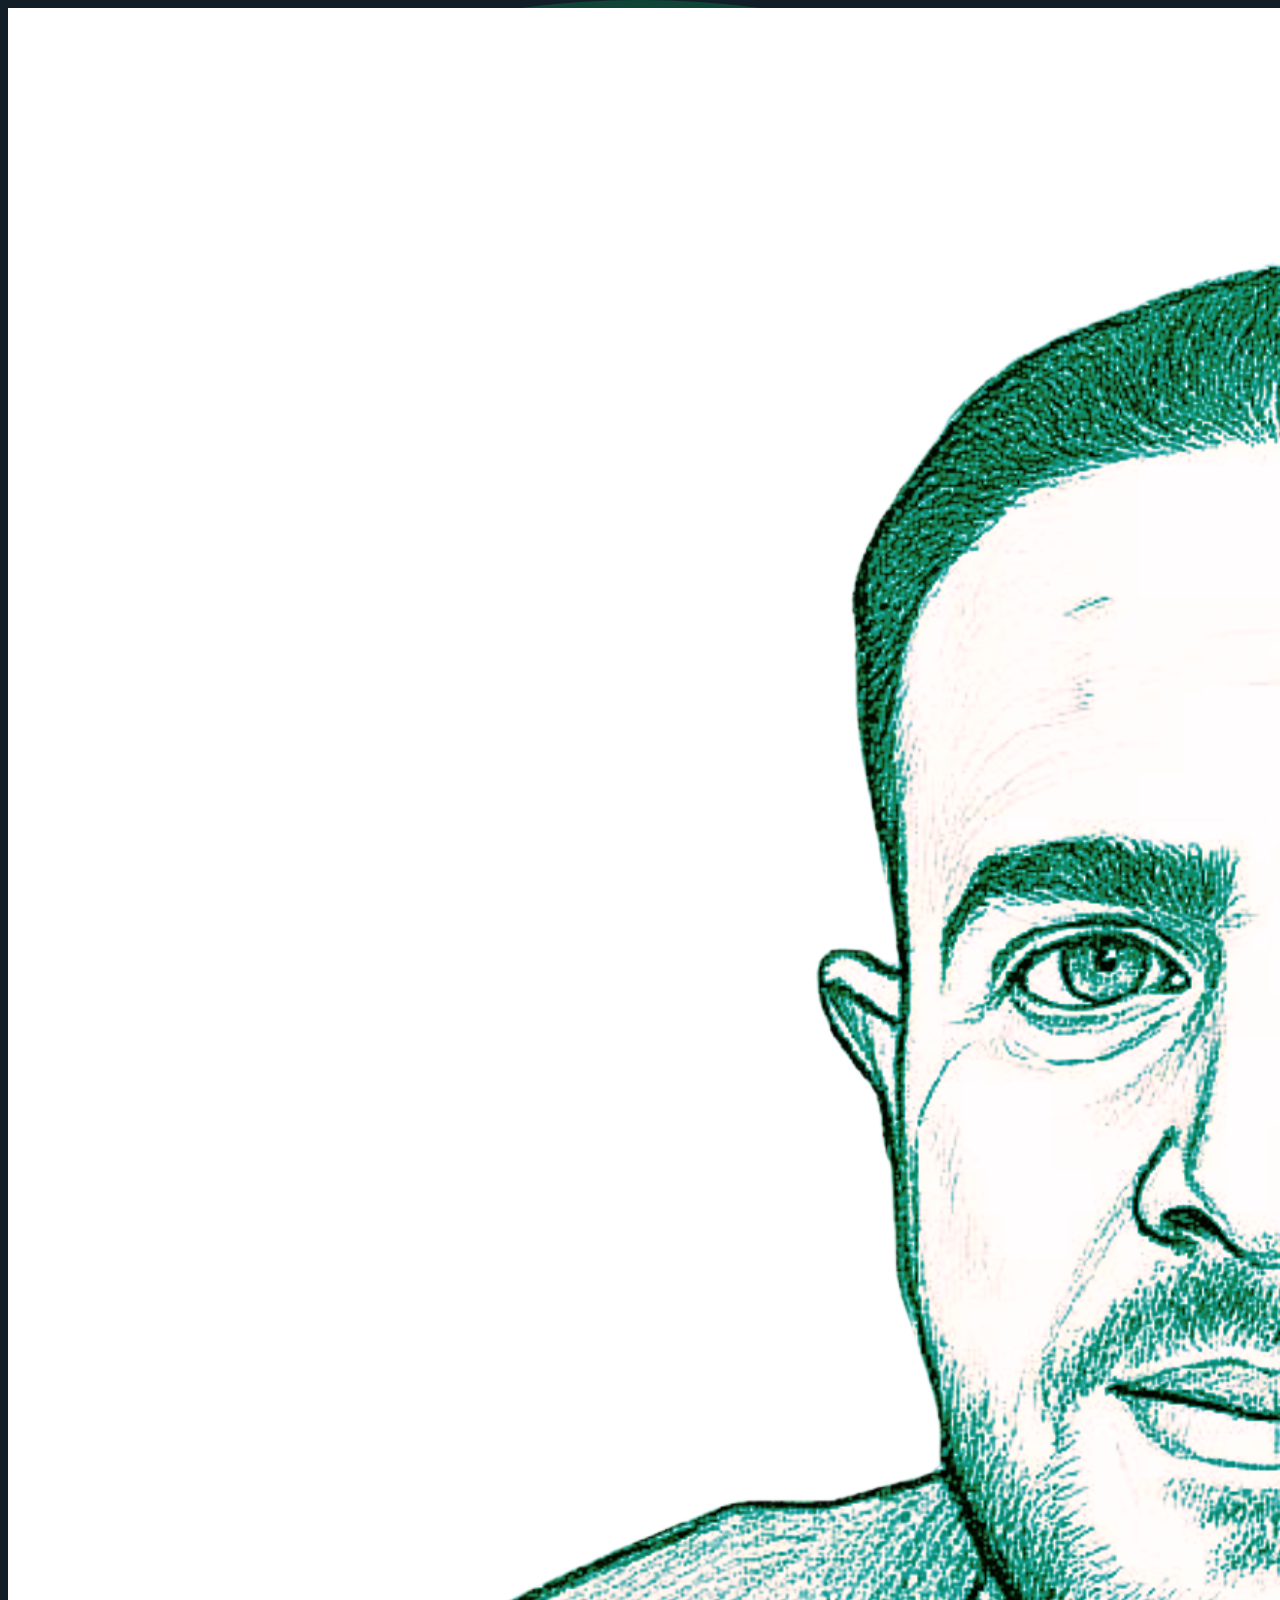
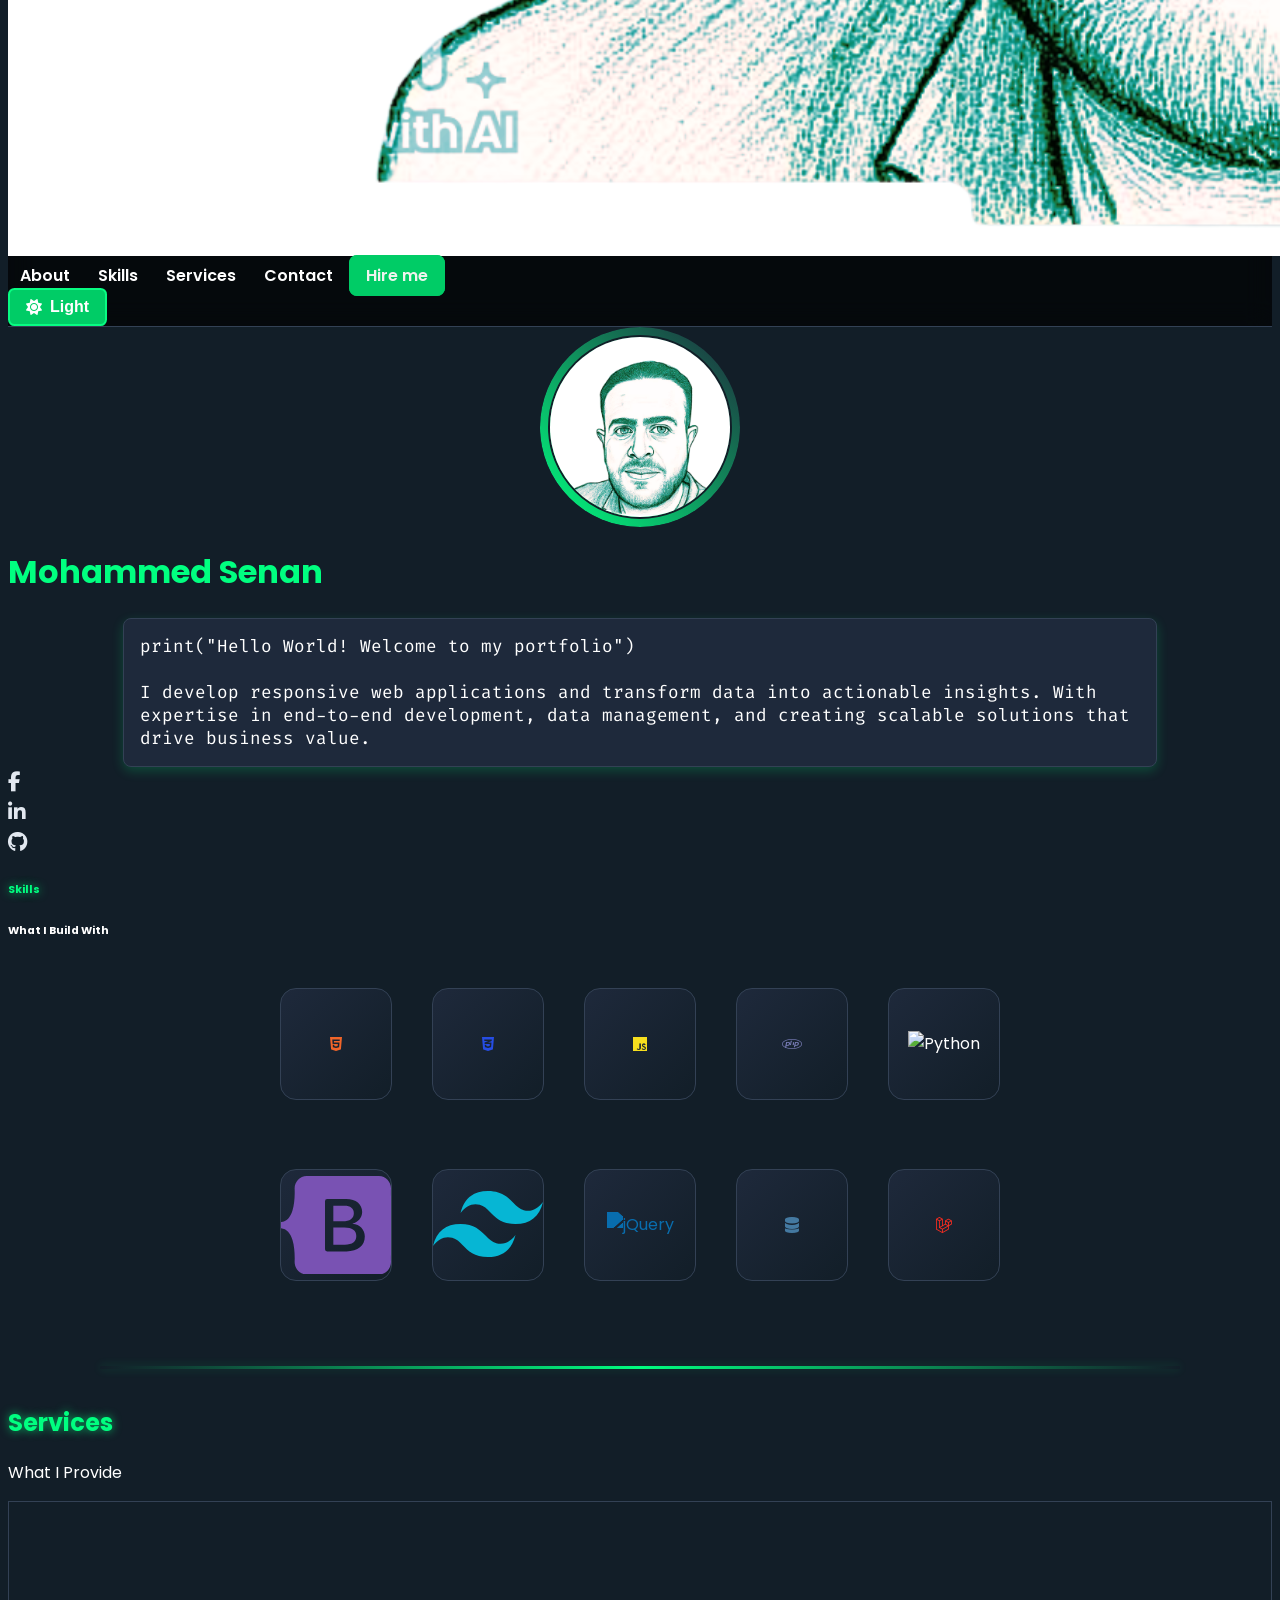
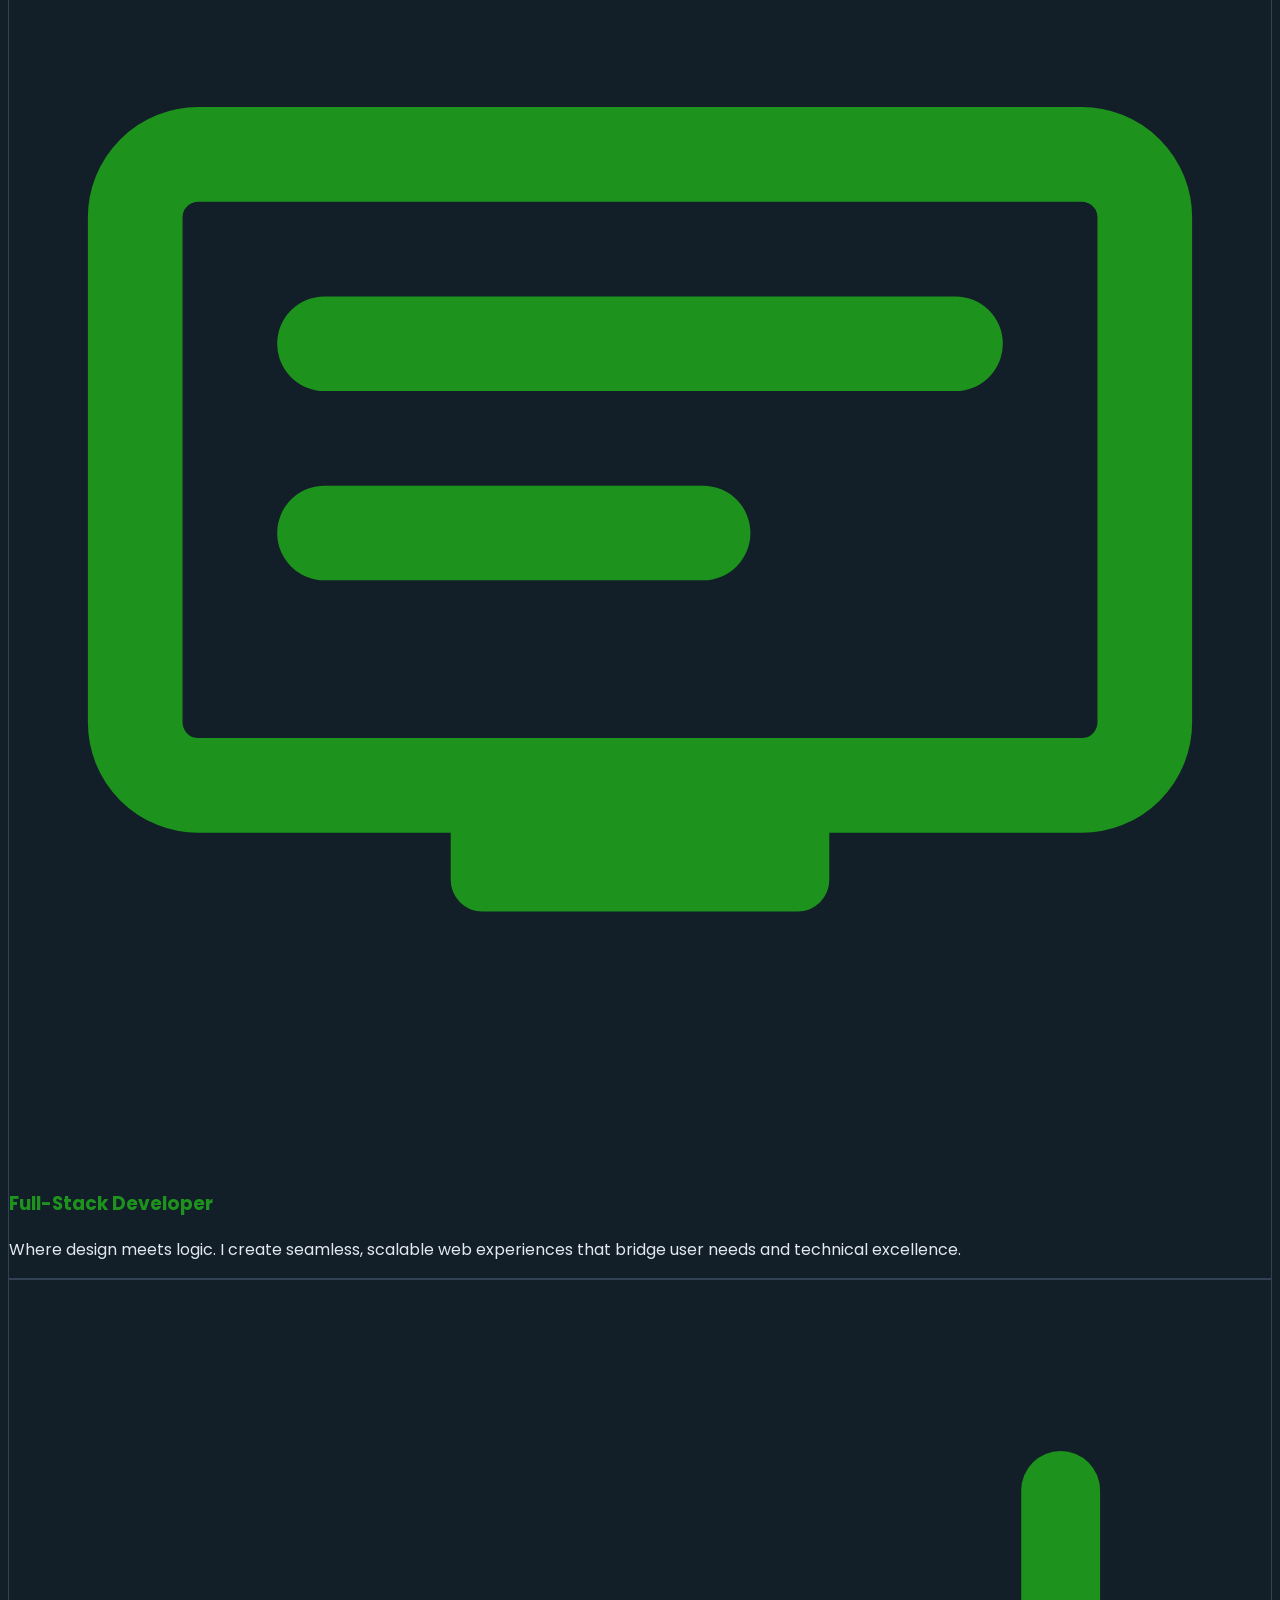
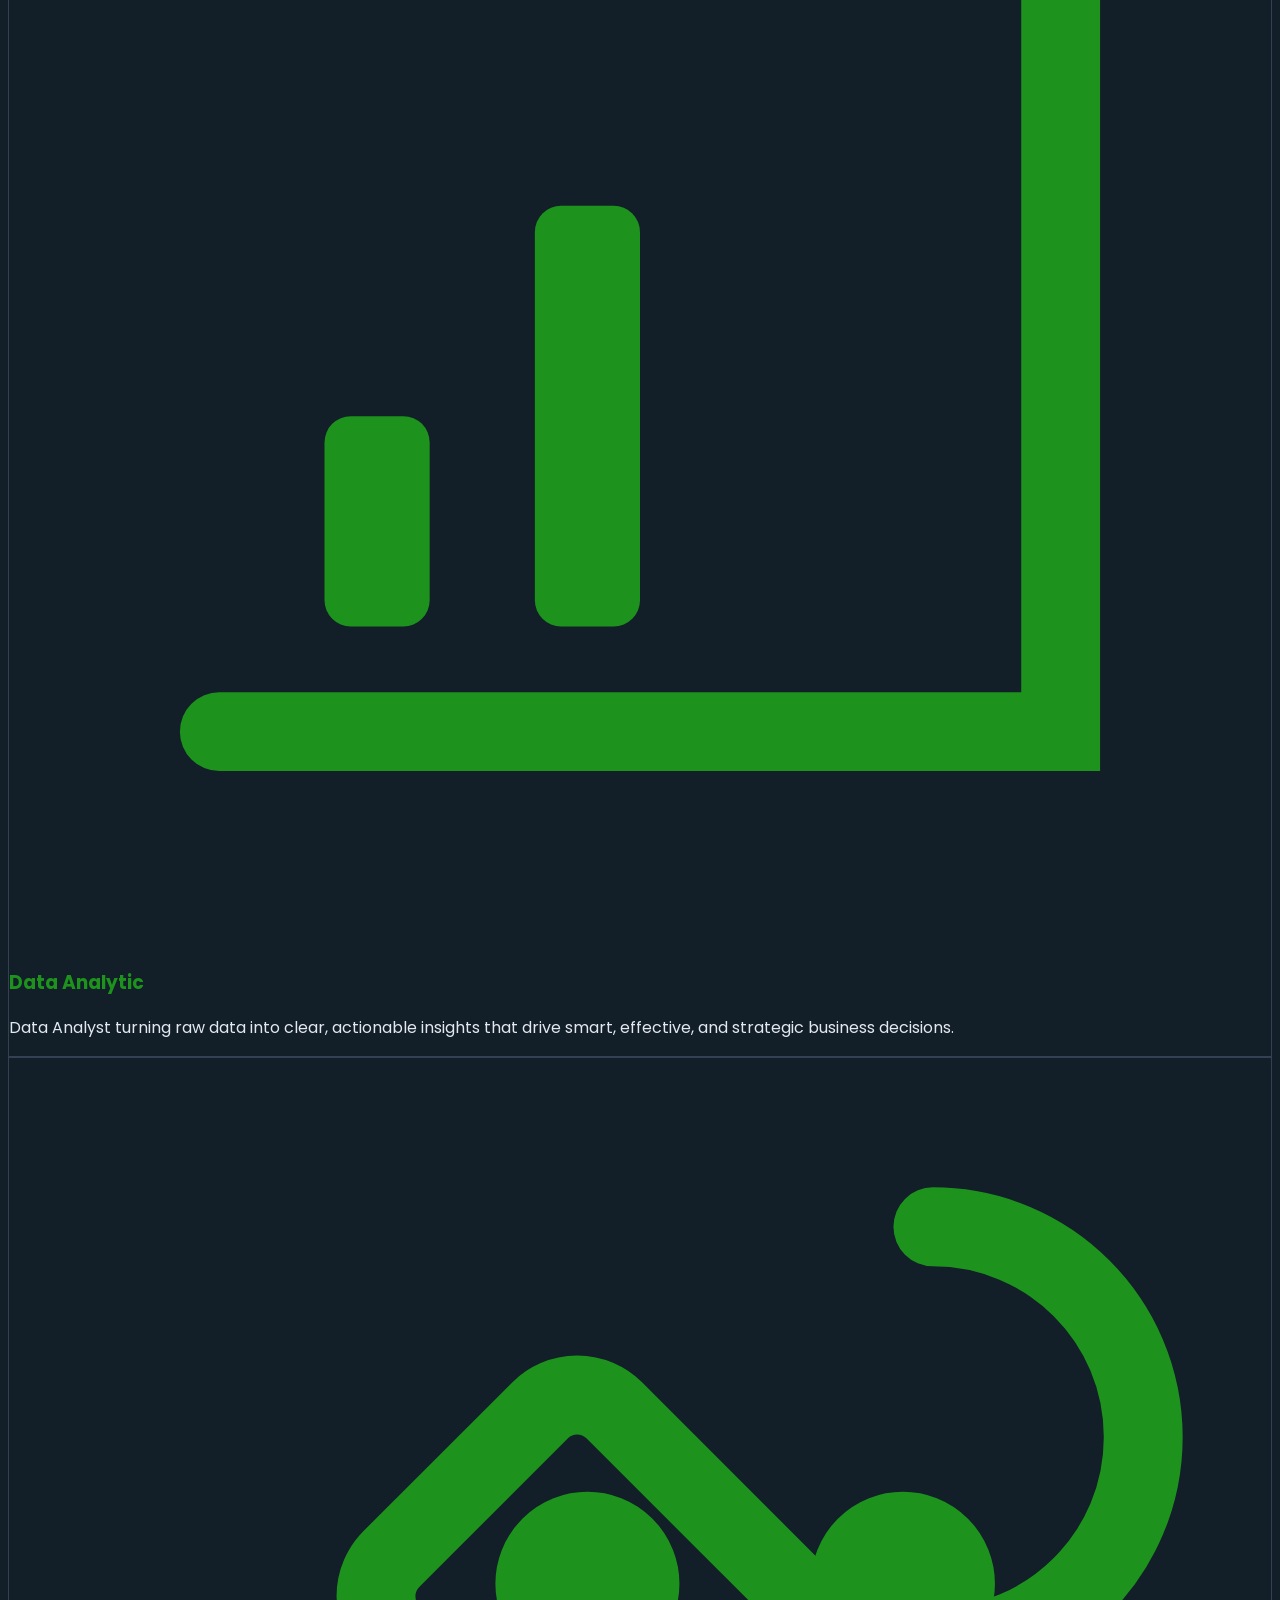
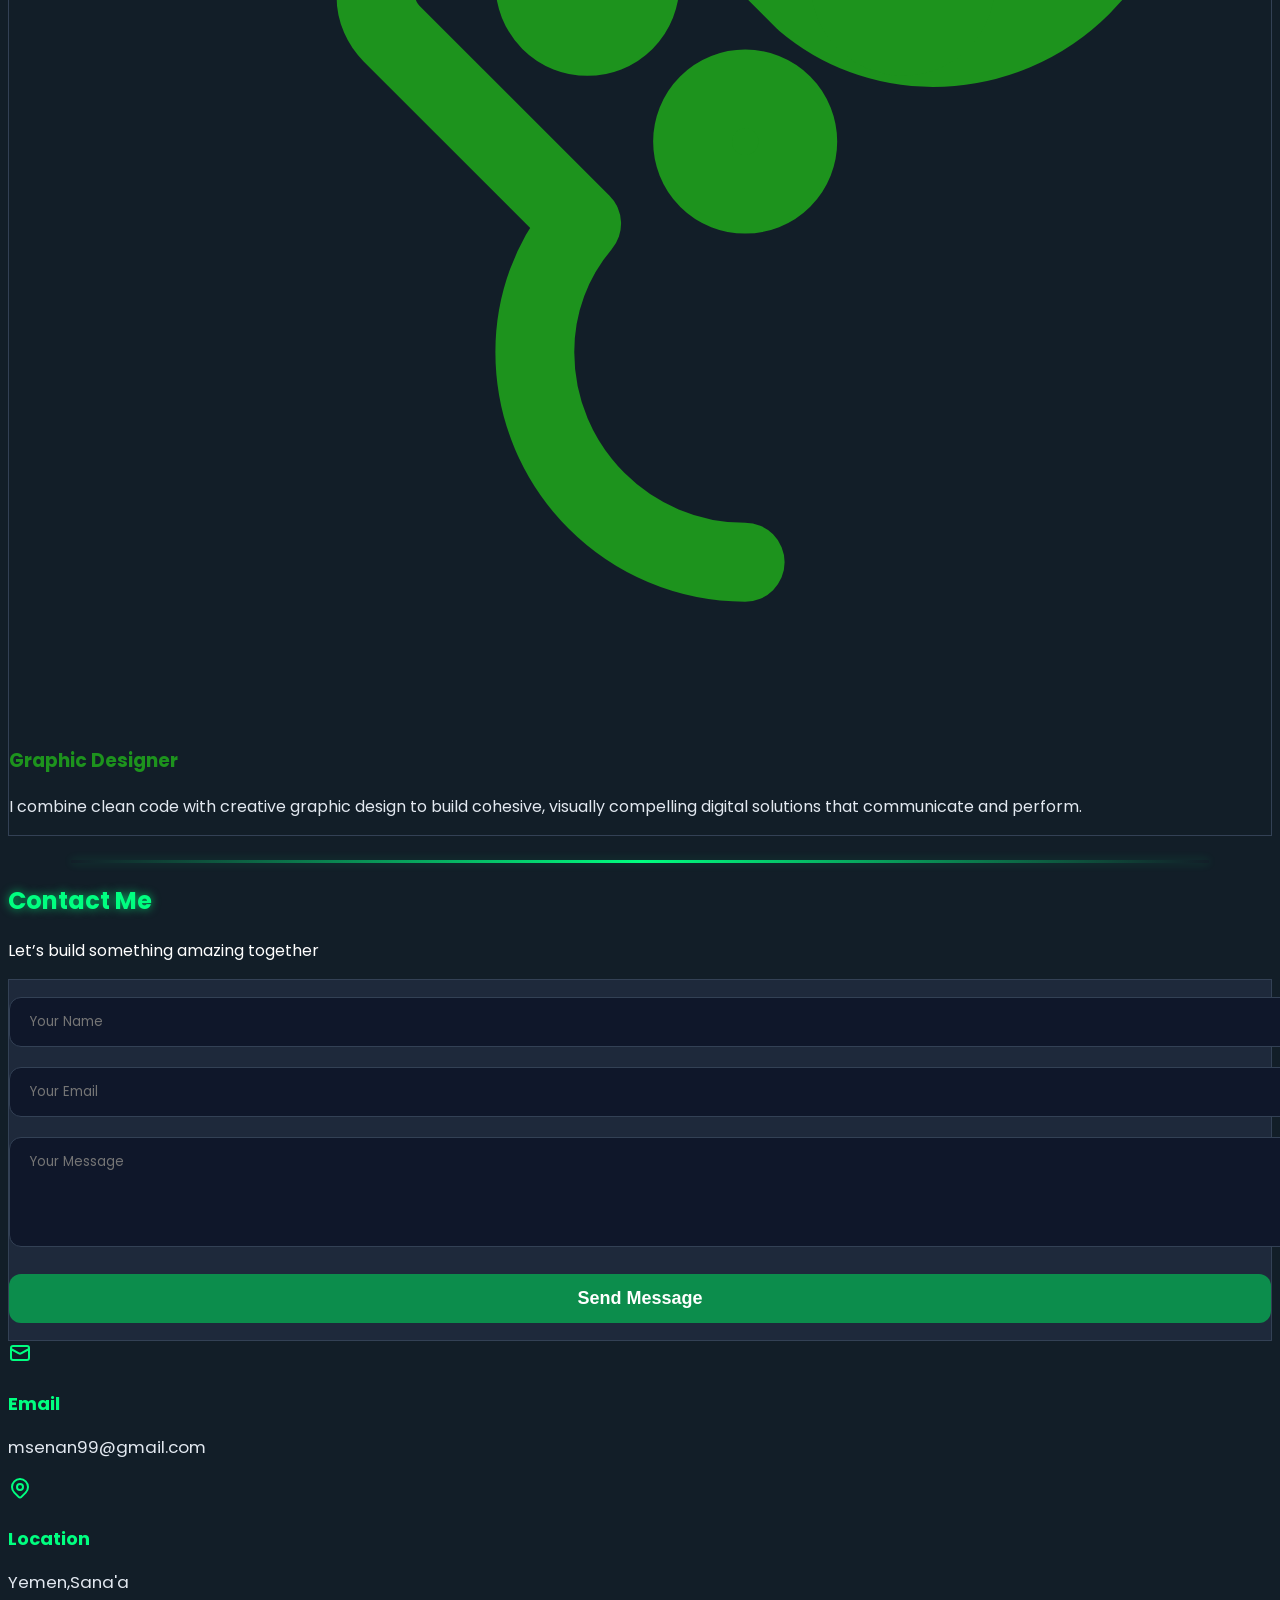
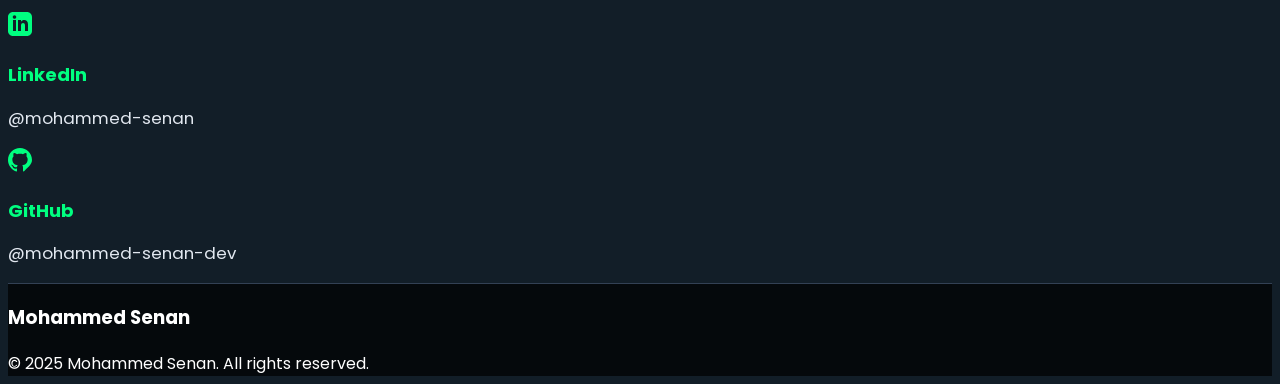
==== index.html @ 024f1b16 "Add files via upload" ====
<!DOCTYPE html>
<html lang="en" class="dark">
<head>
    <meta charset="UTF-8">
    <meta name="viewport" content="width=device-width, initial-scale=1.0">
    <title>Mohammed Senan - Full Stack Developer</title>
    
    <link href="/dist/style.css" rel="stylesheet">
    <script src="https://cdn.tailwindcss.com"></script>
    <link rel="icon" type="image/png" sizes="24x24" href="/assets/favicon.png">
    <link rel="stylesheet" href="https://cdnjs.cloudflare.com/ajax/libs/font-awesome/6.4.0/css/all.min.css">
    <link rel="preconnect" href="https://fonts.googleapis.com">
    <link rel="preconnect" href="https://fonts.gstatic.com" crossorigin>
    <link href="https://fonts.googleapis.com/css2?family=Fira+Code:wght@400;500;600;700&family=Poppins:wght@300;400;500;600;700&display=swap" rel="stylesheet">

    <style>
        /* ==== CSS VARIABLES - THEME COLORS (FINAL FIX) ==== */
        :root {
            /* الوضع النهاري - ألوان أزرق غامق متناسقة */
            --bg-primary: #f8fafc; /* رمادي أزرق فاتح جداً */
            --bg-secondary: #eef2f7; /* أزرق رمادي فاتح */
            --bg-dark: #e2e8f0; /* أزرق رمادي متوسط */
            --text-primary: #0f172a; /* أزرق داكن جداً للنصوص الرئيسية */
            --text-secondary: #334155; /* رمادي أزرق غامق للنصوص الثانوية */
            
            /* تغيير 1: أزرق غامق للناف بار والفوتر */
            --nav-bg: #1144eb; /* أزرق غامق */
            --footer-text: #e0f2fe; /* نص أزرق فاتح للفوتر */
            
            /* تغيير 2: أيقونات المهارات والخدمات نفس اللون (أزرق غامق) */
            --text-accent: #0284c7; /* أزرق غامق للعناوين */
            --service-icon-default: #0369a1; /* أزرق غامق جداً */
            --service-icon-hover: #075985; /* أزرق أغمق عند التمرير */
            --skill-icon-default: #0369a1; /* نفس لون الخدمات */
            --skill-icon-hover: #075985; /* نفس لون الخدمات */
            
            --border-color: #1475eb; /* رمادي أزرق فاتح للحدود */
            --shadow-color: rgba(15, 23, 42, 0.1); /* ظل أزرق داكن */
            --glow-color: rgba(2, 132, 199, 0.4); /* توهج أزرق غامق */
            
            /* خلفيات مربعات المهارات والخدمات - أزرق فاتح جداً */
            --skill-box-bg: #2c98e1; /* أزرق فاتح جداً لمربعات المهارات */
            --service-box-bg: #dbeafe; /* أزرق فاتح لمربعات الخدمات */
            --service-box-border: #1d76dc; /* أزرق فاتح للحدود */
        }
        
        .dark {
            /* الوضع المظلم - يبقى كما كان تماماً (أخضر نيون) */
            --bg-primary: #121e28;
            --bg-secondary: #1e293b;
            --bg-dark: #0f172a;
            --text-primary: #ffffff;
            --text-secondary: #e2e8f0;
            --text-accent: #00ff80;
            --border-color: #334155;
            --shadow-color: rgba(0, 255, 128, 0.2);
            --glow-color: rgba(0, 255, 128, 0.7);
            --nav-bg: rgba(0, 0, 0, 0.7);
            --footer-text: #ffffff;
            
            /* الأيقونات في الوضع الليلي - كما كانت (أخضر نيون) */
            --service-icon-default: #1d931d; /* نيون أخضر فاتح جداً */
            --service-icon-hover: #00cc66;   /* نيون أخضر غامق */
            --skill-icon-default: #a0ffa0; /* نيون أخضر فاتح */
            --skill-icon-hover: #00cc66;   /* نيون أخضر غامق */
            
            /* لا حاجة لهذه المتغيرات في الوضع الليلي */
            --skill-box-bg: transparent;
            --service-box-bg: transparent;
            --service-box-border: var(--border-color);
        }

        /* ==== بقية الـ CSS يبقى كما هو ==== */
        body {
            font-family: 'Poppins', sans-serif;
            background-color: var(--bg-primary);
            color: var(--text-primary);
            transition: background-color 0.5s ease, color 0.5s ease;
            min-height: 100vh;
            display: flex;
            flex-direction: column;
        }

        /* ==== HEADER & NAVIGATION ==== */
        .nav-header {
            background-color: var(--nav-bg) !important; /* أزرق غامق */
            backdrop-filter: blur(12px);
            -webkit-backdrop-filter: blur(12px);
            border-bottom: 1px solid var(--border-color);
            position: sticky;
            top: 0;
            z-index: 40;
        }
        .nav-item {
            transition: all 0.3s ease;
            font-weight: 600;
            color: var(--footer-text) !important; /* نص أزرق فاتح */
            padding: 0.5rem 0.75rem;
            text-decoration: none;
        }
        .nav-item:hover {
            color: var(--text-accent) !important; /* أزرق سماوي */
            transform: translateY(-2px);
        }
        .highlight-btn {
            background-color: var(--text-accent);
            color: rgb(239, 243, 238);
            padding: 0.5rem 1rem;
            border-radius: 0.5rem;
            font-weight: 600;
            transition: all 0.3s ease;
            white-space: nowrap;
            text-decoration: none;
            border: 1px solid transparent;
        }
        .highlight-btn:hover {
            filter: brightness(1.1);
            transform: translateY(-2px);
            box-shadow: 0 4px 12px var(--shadow-color);
        }

        /* ==== THEME TOGGLE BUTTON ==== */
        .theme-toggle {
            background: transparent;
            border: 2px solid var(--footer-text); /* لون نص الفوتر */
            color: var(--footer-text);
            padding: 0.5rem 1rem;
            border-radius: 0.4rem;
            font-weight: 600;
            transition: all 0.3s ease;
            cursor: pointer;
            display: flex;
            align-items: center;
            gap: 0.5rem;
            white-space: nowrap;
        }
        .theme-toggle:hover {
            background-color: var(--footer-text);
            color: var(--nav-bg);
            transform: translateY(-2px);
        }

        /* ==== CIRCULAR IMAGE ==== */
        .circular-image {
            position: relative;
            width: 150px;
            height: 150px;
            border-radius: 50%;
            overflow: hidden;
            display: flex;
            align-items: center;
            justify-content: center;
            margin: 0 auto;
            background: var(--bg-secondary);
        }
        .circular-image::before {
            content: '';
            position: absolute;
            top: 0; left: 0; right: 0; bottom: 0;
            border-radius: 50%;
            background: linear-gradient(45deg, var(--text-accent), transparent);
            animation: rotate 8s linear infinite;
            z-index: 1;
        }
        .circular-image::after {
            content: '';
            position: absolute;
            top: 0; left: 0; right: 0; bottom: 0;
            border-radius: 50%;
            box-shadow: 0 0 30px var(--shadow-color);
            animation: glow 2s ease-in-out infinite alternate;
            z-index: 0;
        }
        .circular-image img {
            width: 90%; height: 90%;
            border-radius: 50%;
            object-fit: cover;
            z-index: 2;
            border: 2px solid var(--bg-primary);
        }
        @keyframes rotate {
            0% { transform: rotate(0deg); }
            100% { transform: rotate(360deg); }
        }
        @keyframes glow {
            0% { box-shadow: 0 0 30px var(--shadow-color); }
            100% { box-shadow: 0 0 50px var(--glow-color); }
        }
        .ray-animation::before {
            content: '';
            position: absolute;
            top: 50%; left: 50%;
            transform: translate(-50%, -50%);
            width: 100%; height: 100%;
            border-radius: 50%;
            background: radial-gradient(circle, transparent, transparent 40%, var(--shadow-color) 60%, transparent 80%);
            animation: rays 4s linear infinite;
        }
        @keyframes rays {
            0% { transform: translate(-50%, -50%) rotate(0deg); }
            100% { transform: translate(-50%, -50%) rotate(360deg); }
        }

        /* ==== SOCIAL ICONS ==== */
        .social-icon-wrapper {
            position: relative;
        }
        .social-icon {
            transition: all 0.3s ease;
            color: var(--text-secondary); /* كما كان */
            font-size: 1.25rem;
        }
        .social-icon:hover {
            transform: scale(1.2) rotate(15deg);
            color: var(--text-accent); /* كما كان */
        }
        .social-name {
            position: absolute;
            top: 100%; left: 50%;
            transform: translateX(-50%);
            opacity: 0;
            transition: all 0.3s ease;
            font-size: 0.7rem;
            font-weight: 600;
            color: var(--text-accent);
            white-space: nowrap;
            text-shadow: 0 0 10px var(--glow-color);
        }
        .social-icon-wrapper:hover .social-name {
            opacity: 1;
        }

        /* ==== SKILLS SECTION ==== */
        .skills-grid {
            display: flex;
            flex-direction: column;
            align-items: center;
            gap: 1.5rem;
            padding: 1rem;
            max-width: 1200px;
            margin: 0 auto;
        }
        .skills-row {
            display: flex;
            justify-content: center;
            flex-wrap: wrap;
            gap: 1.5rem;
            width: 100%;
        }
        .skill-item {
            display: flex;
            flex-direction: column;
            align-items: center;
            justify-content: center;
            text-align: center;
            position: relative;
            padding: 0.5rem;
        }
        .enhanced-icon {
            width: 90px; height: 90px;
            border-radius: 16px;
            display: flex;
            align-items: center;
            justify-content: center;
            background: linear-gradient(135deg, var(--bg-secondary), var(--skill-box-bg));
            transition: all 0.3s ease;
            position: relative;
            overflow: hidden;
            border: 1px solid var(--border-color);
        }
        .skill-name {
            font-size: 0.9rem;
            font-weight: 600;
            color: var(--text-accent) !important;
            text-shadow: 0 0 10px var(--glow-color);
            margin-top: 0.5rem;
            opacity: 0;
            transition: opacity 0.3s ease;
        }
        .glow-text {
            color: var(--text-primary);
            text-shadow: 0 0 10px var(--glow-color);
            animation: title-glow 2s ease-in-out infinite alternate;
        }
        @keyframes title-glow {
            0% { text-shadow: 0 0 10px var(--glow-color), 0 0 20px var(--shadow-color); }
            100% { text-shadow: 0 0 15px var(--glow-color), 0 0 30px var(--glow-color), 0 0 40px var(--shadow-color); }
        }
        .glowing-line {
            width: 90%; height: 3px;
            background: linear-gradient(90deg, transparent, var(--text-accent), transparent);
            margin: 1.5rem auto 0;
            border-radius: 2px;
            animation: line-glow 2s ease-in-out infinite alternate;
            box-shadow: 0 0 10px var(--shadow-color);
        }
        @keyframes line-glow {
            0% { box-shadow: 0 0 10px var(--shadow-color); }
            100% { box-shadow: 0 0 20px var(--glow-color), 0 0 30px var(--shadow-color); }
        }

        /* ==== التأثيرات عند التمرير ==== */
        .skill-item:hover .enhanced-icon {
            transform: scale(1.05) translateY(-5px);
            box-shadow: 0 10px 25px var(--shadow-color);
            border: 2px solid var(--text-accent);
        }
        .skill-item:hover .skill-name {
            opacity: 1;
        }

        /* ==== TECH ICON COLORS - FIXED (لا يتغير) ==== */
        .html-icon { color: #f16529 !important; }
        .skill-item:hover .html-icon { color: #ff8c42 !important; filter: drop-shadow(0 0 10px rgba(241, 101, 41, 0.8)); }
        
        .css-icon { color: #264de4 !important; }
        .skill-item:hover .css-icon { color: #4285f4 !important; filter: drop-shadow(0 0 10px rgba(38, 77, 228, 0.8)); }
        
        .js-icon { color: #f7df1e !important; }
        .skill-item:hover .js-icon { color: #ffeb3b !important; filter: drop-shadow(0 0 10px rgba(247, 223, 30, 0.8)); }
        
        .php-icon { color: #777bb4 !important; }
        .skill-item:hover .php-icon { color: #9a9dd6 !important; filter: drop-shadow(0 0 10px rgba(119, 123, 180, 0.8)); }
        
        .mysql-icon { color: #4479a1 !important; }
        .skill-item:hover .mysql-icon { color: #5d9bd0 !important; filter: drop-shadow(0 0 10px rgba(68, 121, 161, 0.8)); }
        
        .laravel-icon { color: #ff2d20 !important; }
        .skill-item:hover .laravel-icon { color: #ff6b6b !important; filter: drop-shadow(0 0 10px rgba(255, 45, 32, 0.8)); }
        
        .tailwind-svg { fill: #06b6d4 !important; }
        .skill-item:hover .tailwind-svg { fill: #22d3ee !important; filter: drop-shadow(0 0 10px rgba(6, 182, 212, 0.8)); }
        
        .bootstrap-svg { fill: #7952b3 !important; }
        .skill-item:hover .bootstrap-svg { fill: #9370db !important; filter: drop-shadow(0 0 10px rgba(121, 82, 179, 0.8)); }
        
        .jquery-svg { filter: brightness(0) saturate(100%) invert(26%) sepia(96%) saturate(1566%) hue-rotate(183deg) brightness(91%) contrast(94%) !important; }
        .skill-item:hover .jquery-svg { filter: drop-shadow(0 0 10px rgba(7, 105, 173, 0.8)) !important; }

        /* ==== SERVICES SECTION ==== */
        .service-card {
            background-color: var(--service-box-bg, var(--bg-secondary));
            border: 1px solid var(--service-box-border, var(--border-color));
            color: var(--text-primary);
            transition: all 0.3s ease;
        }
        .service-card h3 {
            color: var(--service-icon-default) !important;
            transition: color 0.3s ease;
        }
        .service-card:hover h3 {
            color: var(--service-icon-hover) !important;
        }
        .service-icon {
            color: var(--service-icon-default) !important;
            transition: color 0.3s ease;
        }
        .service-card:hover .service-icon {
            color: var(--service-icon-hover) !important;
        }
        .service-card p {
            color: var(--text-secondary);
        }
        .service-card:hover {
            transform: translateY(-0.5rem);
            box-shadow: 0 10px 25px var(--shadow-color);
            border-color: var(--text-accent);
        }

        /* ==== CONTACT SECTION - FIXED ==== */
        .contact-form-box {
            background-color: var(--bg-secondary);
            border: 1px solid var(--border-color);
            min-height: 360px;
            display: flex;
            flex-direction: column;
            justify-content: center;
        }
        .contact-form-box input,
        .contact-form-box textarea {
            background-color: var(--bg-dark);
            color: var(--text-primary);
            border: 1px solid var(--border-color);
            width: 100%;
            border-radius: 0.75rem;
            padding: 0.875rem 1.25rem;
            font-family: 'Poppins', sans-serif;
            margin-bottom: 1.25rem;
            transition: all 0.3s ease;
        }
        .contact-form-box input:focus,
        .contact-form-box textarea:focus {
            outline: none;
            border-color: var(--text-accent);
            box-shadow: 0 0 0 3px var(--shadow-color);
        }
        .contact-form-box button {
            background-color: var(--text-accent);
            color: white;
            width: 100%;
            padding: 0.875rem;
            border-radius: 0.75rem;
            font-weight: 700;
            font-size: 1.125rem;
            border: none;
            cursor: pointer;
            transition: all 0.3s ease;
            margin-top: auto;
        }
        .contact-form-box button:hover {
            filter: brightness(1.1);
            transform: translateY(-2px);
            box-shadow: 0 4px 12px var(--shadow-color);
        }
        .contact-info h3 {
            color: var(--text-accent) !important;
            font-weight: 700;
            font-size: 1.125rem;
            margin-bottom: 0.25rem;
        }
        .contact-info p {
            color: var(--text-secondary) !important;
            font-size: 1.05rem;
        }
        .contact-info-icon {
            color: var(--text-accent) !important;
            width: 1.5rem;
            height: 1.5rem;
        }

        /* ==== FOOTER ==== */
        .footer-section {
            background-color: var(--nav-bg) !important; /* أزرق غامق */
            border-color: var(--border-color);
            margin-top: auto;
            border-top: 1px solid var(--border-color);
        }
        .footer-icon svg {
            color: var(--footer-text);
            transition: all 0.3s ease;
        }
        .footer-icon:hover svg {
            color: var(--text-accent) !important;
            transform: scale(1.1);
        }

        /* ==== CODE TEXT ==== */
        .code-text {
            background: var(--bg-secondary);
            border: 1px solid var(--border-color);
            font-family: 'Fira Code', monospace;
            border-radius: 8px;
            padding: 1rem;
            max-width: 1000px;
            margin: 0 auto;
            font-size: 1.1rem;
            box-shadow: 0 4px 12px var(--shadow-color);
            color: var(--text-primary);
            transition: all 0.5s ease;
        }

        /* ==== RESPONSIVE ==== */
        @media (min-width: 640px) {
            .circular-image { width: 180px; height: 180px; }
            .enhanced-icon { width: 100px; height: 100px; }
            .nav-item, .highlight-btn, .theme-toggle { font-size: 1rem; }
        }
        @media (min-width: 768px) {
            .circular-image { width: 200px; height: 200px; }
            .enhanced-icon { width: 110px; height: 110px; }
            .skills-row { flex-wrap: nowrap; }
        }
        @media (max-width: 480px) {
            .circular-image { width: 120px; height: 120px; }
            .enhanced-icon { width: 70px; height: 70px; }
            .nav-item, .highlight-btn, .theme-toggle { font-size: 0.8rem; }
            .theme-toggle {
                padding: 0.4rem;
                gap: 0.25rem;
            }
            .service-card {
                padding: 1.5rem;
            }
        }
        @media (max-width: 320px) {
            .nav-item { padding: 0.3rem 0.5rem; }
            .skills-row { gap: 0.75rem; }
            .enhanced-icon { width: 60px; height: 60px; }
        }

        /* ==== LIGHT THEME HOVER EFFECTS (Blue Grade) ==== */

/* 1- Change name Mohammed Senan to blue light */
h1 {
    color: var(--text-accent) !important;
}

/* 2- Navbar hover: black underline and black text */
.nav-item:hover {
    color: #38ee59 !important; /* Black text */
}
.nav-item:hover::after {
    background-color: #21d52d !important; /* Black underline */
}

/* 3- Section headings blue, shining blue on hover */
.glow-text {
    color: var(--text-accent) !important; /* Blue */
}
.glow-text:hover {
    color: #00aaff !important; /* Shining bright blue */
    text-shadow: 0 0 15px rgba(156, 203, 226, 0.5);
    cursor: pointer;
}

/* ==== LIGHT THEME HOVER EFFECTS (Blue Grade) ==== */

/* Code box border on hover */
.code-text:hover {
    border: 2px solid var(--text-accent); /* Uses #0284c7 in light mode */
    box-shadow: 0 0 20px var(--glow-color); /* Blue glow effect */
    transform: translateY(-2px);
    transition: all 0.3s ease;
}

/* Name hover color */
main h1:hover {
    color: var(--text-accent) !important; /* Changes to blue #0284c7 */
    text-shadow: 0 0 15px var(--glow-color); /* Blue glow effect */
    transition: all 0.3s ease;
    cursor: pointer;
}

/* ==== LIGHT THEME HOVER EFFECTS (Blue Grade) ==== */

/* 1- Service boxes and icons shining effect */
.service-card:hover {
    border-color: #00aaff !important;
    box-shadow: 0 0 25px rgba(0, 170, 255, 0.4) !important;
    transform: scale(1.02);
    transition: all 0.3s ease;
}

.service-card:hover .service-icon {
    color: #00aaff !important;
    filter: drop-shadow(0 0 10px rgba(0, 170, 255, 0.6));
}

.service-card:hover h3 {
    color: #00aaff !important;
    text-shadow: 0 0 15px rgba(0, 170, 255, 0.5);
}

/* 2- Typing text blue light color */
.typing {
    color: var(--text-accent) !important; /* #0284c7 in light mode */
}



/* ==== DARK MODE CUSTOMIZATIONS ==== */

/* 1 & 2 - Hire Me button colors */
.dark .highlight-btn {
    background-color: #00cc66 !important;
    border-color: #00cc66;
}
.dark .highlight-btn:hover {
    background-color: #1d931d !important;
    border-color: #1d931d;
}

/* 3 - Underline effect for navbar items (About, Skills, Services, Contact) */
.nav-item {
    position: relative;
}
.nav-item:hover::after {
    content: '';
    position: absolute;
    bottom: 0;
    left: 0.75rem;
    right: 0.75rem;
    height: 2px;
    background-color: var(--text-accent);
    border-radius: 2px;
}

/* 4 - Theme toggle button color */
.dark .theme-toggle {
    background-color: #00cc66;
    border-color: #08fc82;
}
.dark .theme-toggle:hover {
    background-color: #30d630 ;
    border-color: #30d630 ;
}

/* 5 - Typing text color */
.dark .typing {
    color: #46ef9b !important;
}

/* 6 - Send Message button color */
.dark .contact-form-box button {
    background-color: #0c8d4c !important;
}
.dark .contact-form-box button:hover {
    background-color: #0daa0d !important;
}

/* 7 - Section headings hover color */
.dark .glow-text:hover {
    color: #00cc66 !important;
    cursor: pointer;
}
/* ==== ADDITIONAL DARK MODE HOVER EFFECTS ==== */

/* Add border to code box on hover */
.dark .code-text:hover {
    border: 2px solid #00cc66;
    box-shadow: 0 0 20px rgba(0, 204, 102, 0.3);
    transform: translateY(-2px);
    transition: all 0.3s ease;
}

/* Name hover color */
.dark main h1:hover {
    color: #00cc66 !important;
    text-shadow: 0 0 15px rgba(0, 204, 102, 0.5);
    transition: all 0.3s ease;
}

/* ==== إصلاح الوضع الليلي - إرجاع اللون الأخضر ==== */

/* صناديق الخدمات - تأثير hover أخضر في الوضع الليلي */
.dark .service-card:hover {
    border-color: var(--text-accent) !important;
    box-shadow: 0 0 25px var(--shadow-color) !important;
}

.dark .service-card:hover .service-icon {
    color: var(--service-icon-hover) !important;
    filter: drop-shadow(0 0 10px var(--glow-color)) !important;
}

.dark .service-card:hover h3 {
    color: var(--service-icon-hover) !important;
    text-shadow: 0 0 15px var(--glow-color)) !important;
}

/* نص Typing - أخضر في الوضع الليلي */
.dark .typing {
    color: var(--text-accent) !important;
}




</style>


</head>

<body class="min-h-screen transition-colors duration-500">
    <!-- Loading Screen -->
    <div id="loading-screen" class="loading-screen fixed inset-0 flex justify-center items-center z-50 transition-opacity" 
         style="background-color: var(--bg-primary);">
        <div class="loading-content text-center">
            <svg class="hexagon-svg w-36 h-36 animate-pulse" viewBox="0 0 100 100" style="color: var(--text-accent);">
                <polygon points="50,5 95,27.5 95,72.5 50,95 5,72.5 5,27.5" 
                        fill="none" stroke="currentColor" stroke-width="3" />
                <text x="50" y="55" text-anchor="middle" font-family="Poppins" 
                      font-size="30" fill="currentColor" font-weight="700">M.S</text>
            </svg>
            <div class="loading-text mt-4 font-semibold" style="color: var(--text-accent);">Loading...</div>
        </div>
    </div>

    <!-- Header -->
    <header class="nav-header sticky top-0 z-40 backdrop-blur-lg" style="background-color: var(--nav-bg);">
        <nav class="w-full flex items-center justify-between py-4 px-4 md:px-10">
            <!-- Avatar -->
            <div class="w-10 h-10 rounded-full overflow-hidden border border-emerald-500 flex-shrink-0" style="border-color: var(--footer-text);">
                <img src="/assets/personalphoto.png" alt="My Photo" class="w-full h-full object-cover">
            </div>

            <!-- Nav Items -->
            <div class="flex space-x-3 md:space-x-6 flex-wrap justify-center">
                <a href="index.html" class="nav-item">About</a>
                <a href="skills.html" class="nav-item">Skills</a>
                <a href="services.html" class="nav-item">Services</a>
                <a href="contact.html" class="nav-item">Contact</a>
                <a href="contact.html" class="highlight-btn">Hire me</a>
            </div>



            <!-- Theme Toggle -->
            <button class="theme-toggle p-2" id="theme-toggle" aria-label="Toggle theme">
                <i class="fas fa-sun text-lg md:text-xl" id="theme-icon"></i>
                <span id="theme-text" class="hidden sm:inline ml-1">Light</span>
            </button>
        </nav>
    </header>

            <!-- Main Content -->
    <main class="container mx-auto px-4 py-8 sm:px-6 sm:py-12 flex-1">
         <div class="flex flex-col items-center gap-5.50 sm:gap-6">
        <!-- Circular Image -->
         <div class="relative">
            <div class="circular-image">
                <img src="/assets/personalphoto.png" alt="Mohammed Senan">
            </div>
            <div class="ray-animation"></div>
        </div>
        
        <!-- Name & Title -->
        <h1 class="text-xl sm:text-3xl md:text-4xl lg:text-5xl font-bold text-center leading-tight">
            Mohammed Senan
        </h1>
        <div class="text-2xl"><span class="typing text-teal-300 text-2xl font-bold"></span></div>
    </div>

            <!-- Description -->
        <div>
            <div class="code-text">
                <span class="function">print</span>(<span class="string">"Hello World! Welcome to my portfolio"</span>)<br><br>
                <span class="keyword">I develop</span> <span class="variable">responsive web applications</span> <span class="keyword">and transform</span> <span class="variable">data</span> <span class="keyword">into</span> <span class="string">actionable insights</span>. <span class="keyword">With expertise in</span> <span class="type">end-to-end development</span>, <span class="variable">data management</span>, <span class="keyword">and</span> <span class="function">creating</span> <span class="string">scalable solutions</span> <span class="keyword">that</span> <span class="function">drive</span> <span class="variable">business value</span>.
            </div>

            <!-- Social Icons -->
            <div class="flex space-x-4 sm:space-x-6 pt-4 sm:pt-6">
                <div class="social-icon-wrapper relative">
                    <a href="https://www.facebook.com/mohammed.salahi.3" class="social-icon text-lg sm:text-xl"><i class="fab fa-facebook-f"></i></a>
                    <span class="social-name">Facebook</span>
                </div>
                <!-- <div class="social-icon-wrapper relative">
                    <a href="#" class="social-icon text-lg sm:text-xl"><i class="fab fa-twitter"></i></a>
                    <span class="social-name">Twitter</span>
                </div> -->
                <!-- <div class="social-icon-wrapper relative">
                    <a href="#" class="social-icon text-lg sm:text-xl"><i class="fab fa-instagram"></i></a>
                    <span class="social-name">Instagram</span>
                </div> -->
                <div class="social-icon-wrapper relative">
                    <a href="https://www.linkedin.com/public-profile/settings?trk=d_flagship3_profile_self_view_public_profile" class="social-icon text-lg sm:text-xl"><i class="fab fa-linkedin-in"></i></a>
                    <span class="social-name">LinkedIn</span>
                </div>
                <div class="social-icon-wrapper relative">
                    <a href="https://github.com/msenan99devlop" class="social-icon text-lg sm:text-xl"><i class="fab fa-github"></i></a>
                    <span class="social-name">GitHub</span>
                </div>
            </div>
        </div>

        <!-- ==== SKILLS SECTION ==== -->
        <section class="skills-section mt-12 sm:mt-16 lg:mt-20">
            <h6 class="text-2xl sm:text-3xl md:text-4xl font-bold text-center mb-1 sm:mb-4 lg:mb-8 glow-text">Skills</h6>
            <h6 class="text-1xl font-bold text-center mb-1">What I Build With</h6>
            <div class="skills-grid">
                <!-- Row 1 -->
                <div class="skills-row">
                    <div class="skill-item">
                        <div class="enhanced-icon flex items-center justify-center">
                            <i class="fab fa-html5 html-icon text-5xl"></i>
                        </div>
                        <div class="skill-name">HTML</div>
                    </div>
                    <div class="skill-item">
                        <div class="enhanced-icon flex items-center justify-center">
                            <i class="fab fa-css3-alt css-icon text-5xl"></i>
                        </div>
                        <div class="skill-name">CSS</div>
                    </div>
                    <div class="skill-item">
                        <div class="enhanced-icon flex items-center justify-center">
                            <i class="fab fa-js js-icon text-5xl"></i>
                        </div>
                        <div class="skill-name">JavaScript</div>
                    </div>
                    <div class="skill-item">
                        <div class="enhanced-icon flex items-center justify-center">
                            <i class="fab fa-php php-icon text-5xl"></i>
                        </div>
                        <div class="skill-name">PHP</div>
                    </div>
                    <div class="skill-item">
                        <div class="enhanced-icon flex items-center justify-center">
                            <img src="https://cdn.jsdelivr.net/gh/devicons/devicon@latest/icons/python/python-original.svg" 
                                 alt="Python" class="w-14 h-14">
                        </div>
                        <div class="skill-name">Python</div>
                    </div>
                </div>
                <!-- Row 2 -->
                <div class="skills-row">
                    <div class="skill-item">
                        <div class="enhanced-icon flex items-center justify-center">
                            <svg class="w-14 h-14 bootstrap-svg" viewBox="0 0 105 94">
                                <path d="M24.509 0c-6.733 0-11.715 5.893-11.492 12.284.214 6.14-.064 14.092-2.066 20.577C8.943 39.365 5.547 43.485 0 44.014v5.972c5.547.529 8.943 4.649 10.951 11.153 2.002 6.485 2.28 14.437 2.066 20.577C12.794 88.106 17.776 94 24.51 94H93.5c6.733 0 11.714-5.893 11.491-12.284-.214-6.14.064-14.092 2.066-20.577 2.009-6.504 5.396-10.624 10.943-11.153v-5.972c-5.547-.529-8.934-4.649-10.943-11.153-2.002-6.484-2.28-14.437-2.066-20.577C105.214 5.894 100.233 0 93.5 0H24.508zM80 57.863C80 66.663 73.436 72 62.543 72H44a2 2 0 01-2-2V24a2 2 0 012-2h18.437c9.083 0 15.044 4.92 15.044 12.474 0 5.302-4.01 10.049-9.119 10.88v.277C75.317 46.394 80 51.21 80 57.863zM60.521 28.34H49.948v14.934h8.905c6.884 0 10.68-2.772 10.68-7.727 0-4.643-3.264-7.207-9.012-7.207zM49.948 49.2v16.458H60.91c7.167 0 10.964-2.876 10.964-8.281 0-5.406-3.903-8.178-11.425-8.178H49.948z"></path>
                            </svg>
                        </div>
                        <div class="skill-name">Bootstrap</div>
                    </div>
                    <div class="skill-item">
                        <div class="enhanced-icon flex items-center justify-center">
                            <svg class="w-14 h-14 tailwind-svg" viewBox="0 0 54 33">
                                <path d="M27,0c-7.2,0-11.7,3.6-13.5,10.8c2.7-3.6,5.85-4.95,9.45-4.05c2.054,0.513,3.522,2.004,5.147,3.653 C30.744,13.09,33.808,16.2,40.5,16.2c7.2,0,11.7-3.6,13.5-10.8c-2.7,3.6-5.85,4.95-9.45,4.05c-2.054-0.513-3.522-2.004-5.147-3.653 C36.756,3.11,33.692,0,27,0z M13.5,16.2C6.3,16.2,1.8,19.8,0,27c2.7-3.6,5.85-4.95,9.45-4.05c2.054,0.513,3.522,2.004,5.147,3.653 C17.244,29.29,20.308,32.4,27,32.4c7.2,0,11.7-3.6,13.5-10.8c-2.7,3.6-5.85,4.95-9.45,4.05c-2.054-0.513-3.522-2.004-5.147-3.653 C23.256,19.31,20.192,16.2,13.5,16.2z"></path>
                            </svg>
                        </div>
                        <div class="skill-name">Tailwind</div>
                    </div>
                    <div class="skill-item">
                        <div class="enhanced-icon flex items-center justify-center">
                            <img src="https://cdn.jsdelivr.net/gh/devicons/devicon@latest/icons/jquery/jquery-original.svg" 
                                 alt="jQuery" class="w-14 h-14 jquery-svg">
                        </div>
                        <div class="skill-name">jQuery</div>
                    </div>
                    <div class="skill-item">
                        <div class="enhanced-icon flex items-center justify-center">
                            <i class="fas fa-database mysql-icon text-5xl"></i>
                        </div>
                        <div class="skill-name">MySQL</div>
                    </div>
                    <div class="skill-item">
                        <div class="enhanced-icon flex items-center justify-center">
                            <i class="fab fa-laravel laravel-icon text-5xl"></i>
                        </div>
                        <div class="skill-name">Laravel</div>
                    </div>
                </div>
                <div class="glowing-line"></div>
            </div>
        </section>

        <!-- ==== SERVICES SECTION ==== -->
        <section class="services-section mt-20 py-20">
            <div class="text-center mb-12">
                <h2 class="text-4xl font-bold glow-text">Services</h2>
                <p class="text-accent mt-2 font-semibold">What I Provide</p>
            </div>

            <div class="grid md:grid-cols-3 gap-8 max-w-6xl mx-auto px-4">
                <div class="service-card p-8 rounded-xl text-center group">
                    <div class="flex justify-center mb-4">
                        <svg class="w-14 h-14 service-icon transition" fill="currentColor" viewBox="0 0 20 20">
                            <rect x="2" y="4" width="16" height="10" rx="1" stroke="currentColor" fill="none" stroke-width="1.5"/>
                            <rect x="7" y="14" width="6" height="2" rx="0.5"/>
                            <path d="M5 7h10M5 10h6" stroke="currentColor" stroke-width="1.5" stroke-linecap="round"/>
                        </svg>
                    </div>
                    <h3 class="text-2xl font-bold mb-3">Full-Stack Developer</h3>
                    <p class="text-gray-300 leading-relaxed">Where design meets logic. I create seamless, scalable web experiences that bridge user needs and technical excellence.</p>
                </div>

                <div class="service-card p-8 rounded-xl text-center group">
                    <div class="flex justify-center mb-4">
                        <svg class="w-14 h-14 service-icon transition" fill="currentColor" viewBox="0 0 24 24">
                            <path d="M4 20H20V4" fill="none" stroke="currentColor" stroke-width="1.5" stroke-linecap="round"/>
                            <rect x="6" y="14" width="2" height="4" rx="0.5"/>
                            <rect x="10" y="10" width="2" height="8" rx="0.5"/>
                        </svg>
                    </div>
                    <h3 class="text-2xl font-bold mb-3">Data Analytic</h3>
                    <p class="text-gray-300">Data Analyst turning raw data into clear, actionable insights that drive smart, effective, and strategic business decisions.</p>
                </div>

                <div class="service-card p-8 rounded-xl text-center group">
                    <div class="flex justify-center mb-4">
                        <svg class="w-14 h-14 service-icon transition" fill="none" stroke="currentColor" viewBox="0 0 24 24" stroke-width="1.5">
                            <path d="M14 21c-2.21 0-4-1.79-4-4 0-.93.33-1.78.89-2.44l-3.62-3.62a1 1 0 0 1 0-1.41l2.83-2.83a1 1 0 0 1 1.41 0l3.62 3.62c.66.56 1.51.89 2.44.89 2.21 0 4-1.79 4-4s-1.79-4-4-4" stroke-linecap="round" stroke-linejoin="round"/>
                            <circle cx="14" cy="13" r="1" fill="currentColor"/>
                            <circle cx="17" cy="10" r="1" fill="currentColor"/>
                            <circle cx="11" cy="10" r="1" fill="currentColor"/>
                        </svg>
                    </div>
                    <h3 class="text-2xl font-bold mb-3">Graphic Designer</h3>
                    <p class="text-gray-300">I combine clean code with creative graphic design to build cohesive, visually compelling digital solutions that communicate and perform.</p>
                </div>
            </div>

        </section>
             <div class="glowing-line"></div>

        <!-- ==== CONTACT SECTION ==== -->
        <section class="contact-section mt-20 py-20">
            <h2 class="text-4xl font-bold text-center glow-text">Contact Me</h2>
            <p class="subtitle text-center font-semibold text-accent mb-12">Let’s build something amazing together</p>

            <div class="contact-container max-w-6xl mx-auto px-4 grid md:grid-cols-2 gap-10">
                <div class="contact-form-box p-10 rounded-xl">
                    <form id="contact-form">
                        <input type="text" placeholder="Your Name" required class="mb-5">
                        <input type="email" placeholder="Your Email" required class="mb-5">
                        <textarea rows="4" placeholder="Your Message" required class="mb-5"></textarea>
                        <button type="submit">Send Message</button>
                    </form>
                </div>

                <div class="contact-info flex flex-col gap-7">
                    <div class="contact-info-item flex items-start">
                        <svg class="contact-info-icon mt-1 mr-4 w-6 h-6" fill="none" stroke="currentColor" viewBox="0 0 24 24" stroke-width="2">
                            <path d="M3 8l7.89 4.26a2 2 0 002.22 0L21 8M5 19h14a2 2 0 002-2V7a2 2 0 00-2-2H5a2 2 0 00-2 2v10a2 2 0 002 2z"/>
                        </svg>
                        <div class="contact-info-text">
                            <h3 class="font-bold text-lg mb-1">Email</h3>
                            <p class="text-gray-300">msenan99@gmail.com</p>
                        </div>
                    </div>

                    <div class="contact-info-item flex items-start">
                        <svg class="contact-info-icon mt-1 mr-4 w-6 h-6" fill="none" stroke="currentColor" viewBox="0 0 24 24" stroke-width="2">
                            <path d="M17.657 16.657L13.414 20.9a1.998 1.998 0 01-2.827 0l-4.244-4.243a8 8 0 1111.314 0z"/>
                            <path d="M15 11a3 3 0 11-6 0 3 3 0 016 0z"/>
                        </svg>
                        <div class="contact-info-text">
                            <h3 class="font-bold text-lg mb-1">Location</h3>
                            <p class="text-gray-300">Yemen,Sana'a</p>
                        </div>
                    </div>

                    <!-- LinkedIn -->
                      <div class="contact-info-item flex items-start">
                        <svg class="contact-info-icon mt-1 mr-4 w-6 h-6" fill="currentColor" viewBox="0 0 24 24">
                       <path d="M19 0h-14c-2.761 0-5 2.239-5 5v14c0 2.761 2.239 5 5 5h14c2.762 0 5-2.239 5-5v-14c0-2.761-2.238-5-5-5zm-11 19h-3v-11h3v11zm-1.5-12.268c-.966 0-1.75-.79-1.75-1.764s.784-1.764 1.75-1.764 1.75.79 1.75 1.764-.783 1.764-1.75 1.764zm13.5 12.268h-3v-5.604c0-3.368-4-3.113-4 0v5.604h-3v-11h3v1.765c1.396-2.586 7-2.777 7 2.476v6.759z"/>
                       </svg>
                       <div class="contact-info-text">
                       <h3 class="font-bold text-lg mb-1">LinkedIn</h3>
                     <p class="text-gray-300">@mohammed-senan</p>
                     </div>
                    </div>

                    <!-- !-- GitHub -->
                     <div class="contact-info-item flex items-start">
                    <svg class="contact-info-icon mt-1 mr-4 w-6 h-6" fill="currentColor" viewBox="0 0 24 24">
                    <path d="M12 0C5.374 0 0 5.373 0 12c0 5.302 3.438 9.8 8.207 11.387.599.111.793-.261.793-.577v-2.234c-3.338.726-4.033-1.416-4.033-1.416-.546-1.387-1.333-1.756-1.333-1.756-1.089-.745.083-.729.083-.729 1.205.084 1.839 1.237 1.839 1.237 1.07 1.834 2.807 1.304 3.492.997.107-.775.418-1.305.762-1.604-2.665-.305-5.467-1.334-5.467-5.931 0-1.311.469-2.381 1.236-3.221-.124-.303-.535-1.524.117-3.176 0 0 1.008-.322 3.301 1.23.957-.266 1.983-.399 3.003-.404 1.02.005 2.047.138 3.006.404 2.291-1.552 3.297-1.23 3.297-1.23.653 1.653.242 2.874.118 3.176.77.84 1.235 1.911 1.235 3.221 0 4.609-2.807 5.624-5.479 5.921.43.372.823 1.102.823 2.222v3.293c0 .319.192.694.801.576C19.138 20.167 24 16.418 24 12c0-6.627-5.373-12-12-12z"/>
                    </svg>
                         <div class="contact-info-text">
                         <h3 class="font-bold text-lg mb-1">GitHub</h3>
                     <p class="text-gray-300">@mohammed-senan-dev</p>
                </div>
             </div>
                </div>
            </div>
        </section>
    </main>

    <!-- Footer -->
    <footer class="footer-section py-8 border-t" style="background-color: var(--nav-bg); border-color: var(--border-color);">
        <div class="max-w-6xl mx-auto px-4">
            <div class="flex flex-col md:flex-row justify-between items-center gap-6">
                <div class="text-center md:text-left">
                    <h3 class="text-xl font-bold" style="color: var(--footer-text);">Mohammed Senan</h3>
                </div>

                <div class="text-center md:text-right text-sm" style="color: var(--footer-text);">
                    &copy; 2025 Mohammed Senan. All rights reserved.
                </div>
            </div>
        </div>
    </footer>

    <!-- Scripts -->
    <script src="https://cdn.jsdelivr.net/npm/typed.js@2.0.12"></script>
    <script src="./app.js"></script>

    <!-- Theme Toggle Script -->
    <script>
        const themeToggle = document.getElementById('theme-toggle');
        const htmlElement = document.documentElement;
        const currentTheme = localStorage.getItem('theme') || 'dark';
        
        htmlElement.classList.toggle('dark', currentTheme === 'dark');
        updateThemeUI(currentTheme);

        themeToggle.addEventListener('click', () => {
            const isDark = htmlElement.classList.contains('dark');
            const newTheme = isDark ? 'light' : 'dark';
            
            htmlElement.classList.toggle('dark', newTheme === 'dark');
            localStorage.setItem('theme', newTheme);
            updateThemeUI(newTheme);
        });

        function updateThemeUI(theme) {
            const icon = document.getElementById('theme-icon');
            const text = document.getElementById('theme-text');
            icon.className = theme === 'dark' ? 'fas fa-sun' : 'fas fa-moon';
            text.textContent = theme === 'dark' ? 'Light' : 'Dark';
        }

        // Loading Screen
        document.addEventListener('DOMContentLoaded', () => {
            setTimeout(() => {
                const loading = document.getElementById('loading-screen');
                loading.style.opacity = '0';
                setTimeout(() => loading.style.display = 'none',500);
            }, 1000);
        });

        // Contact Form
        document.addEventListener('DOMContentLoaded', () => {
            const form = document.getElementById('contact-form');
            if (form) {
                form.addEventListener('submit', (e) => {
                    e.preventDefault();
                    alert('Thank you for your message! I will get back to you soon.');
                    form.reset();
                });
            }
        });
    </script>
</body>
</html>
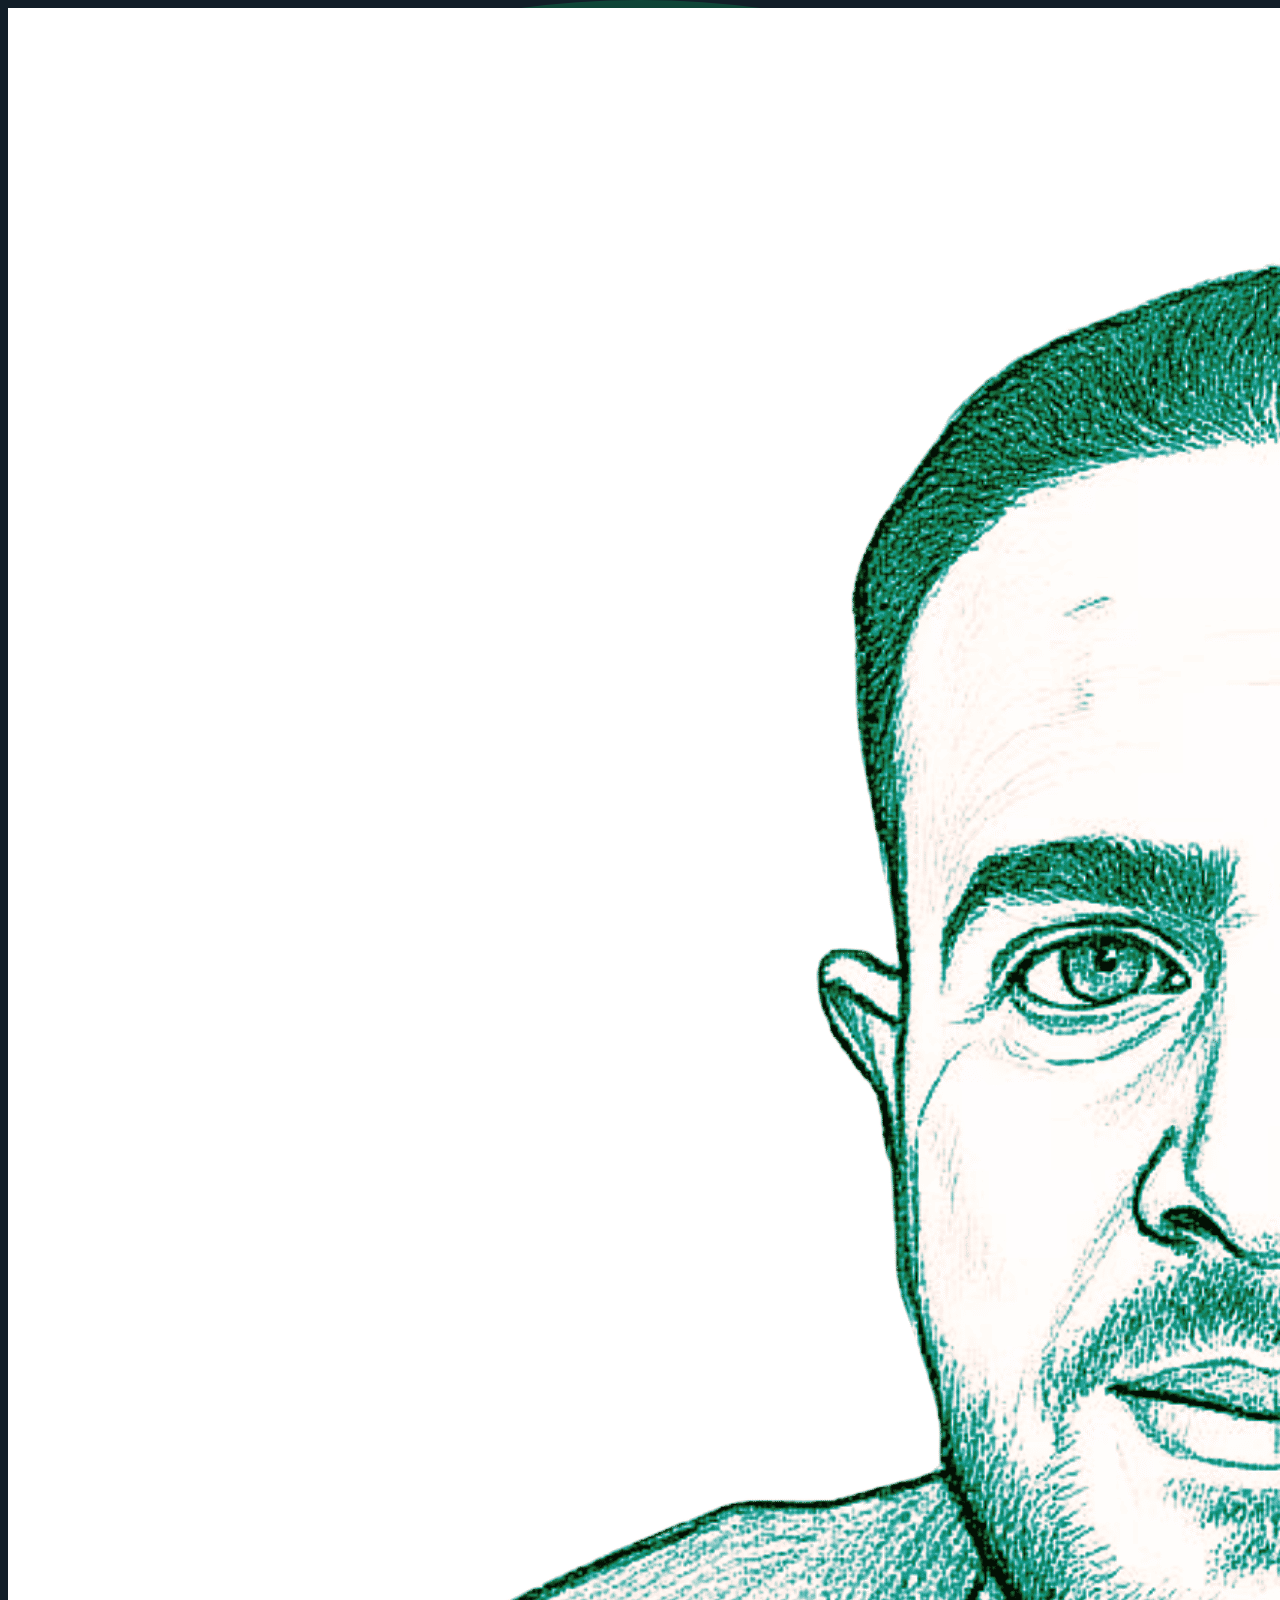
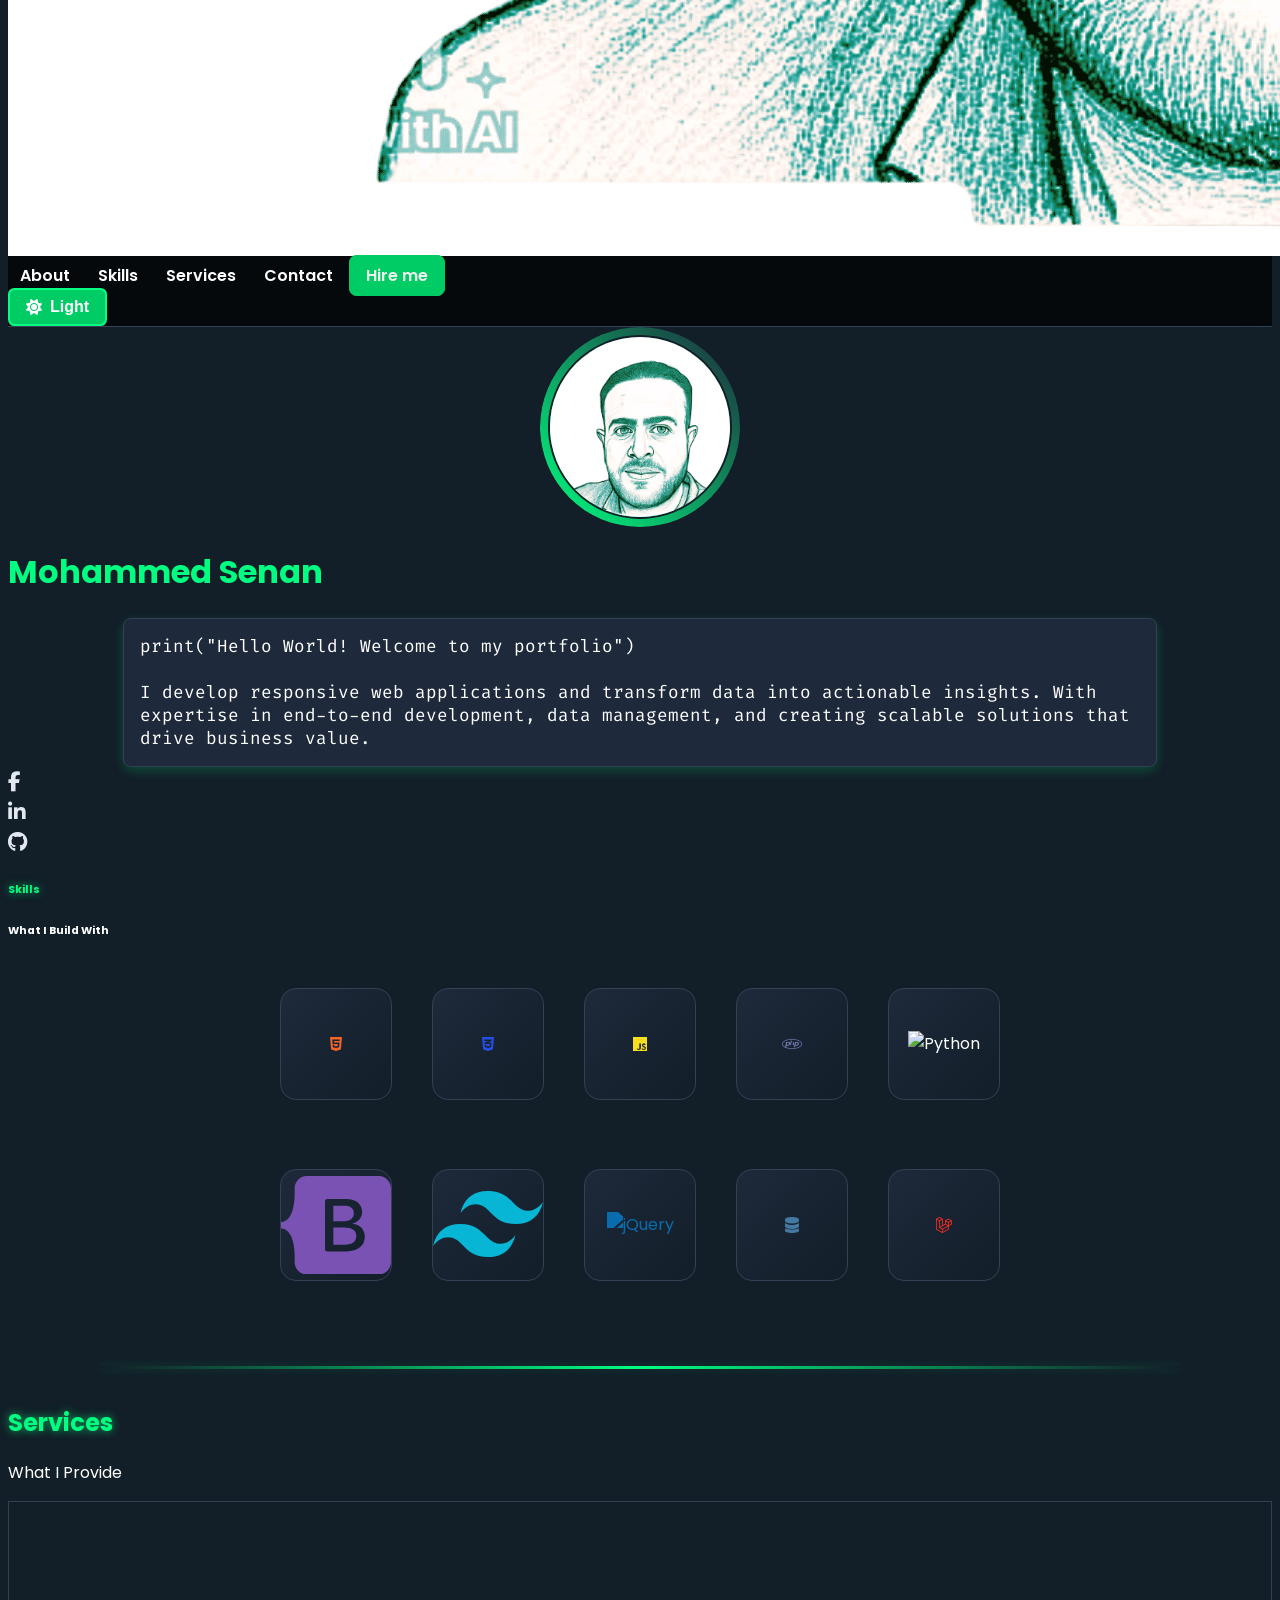
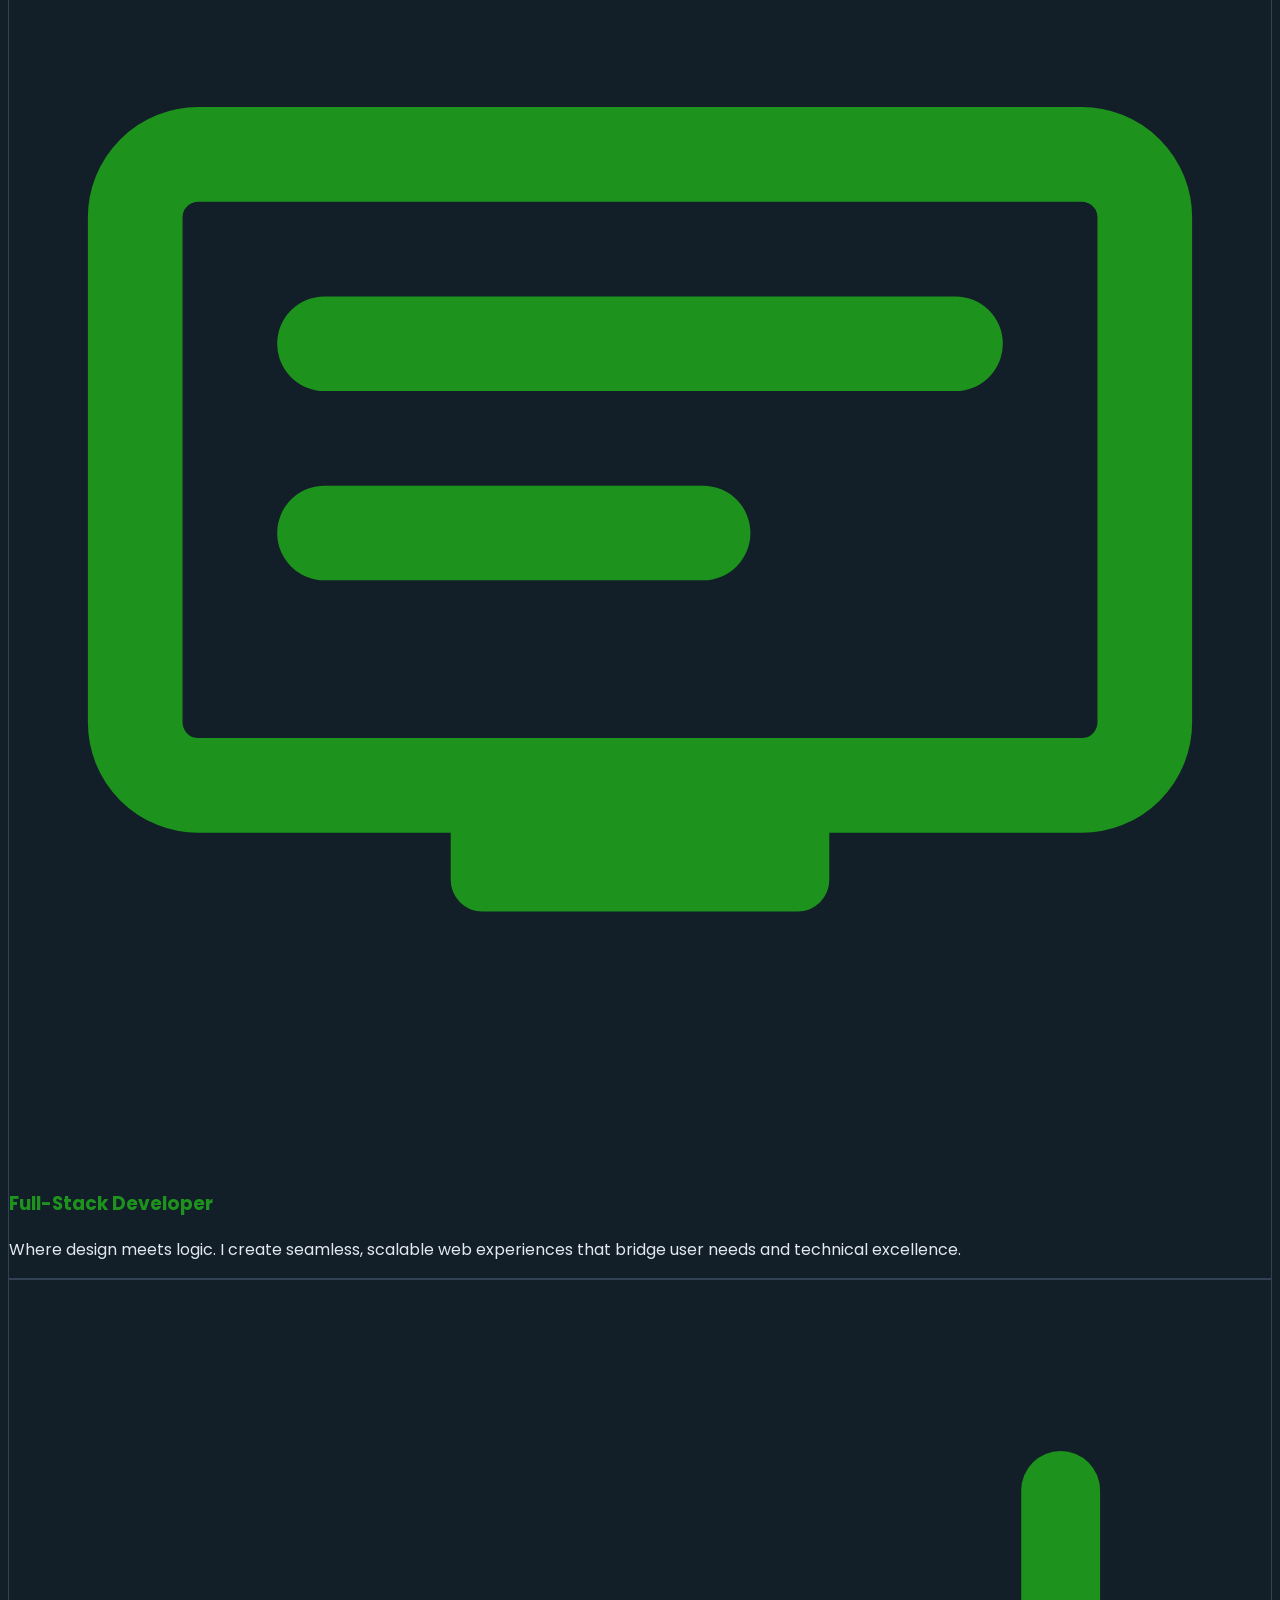
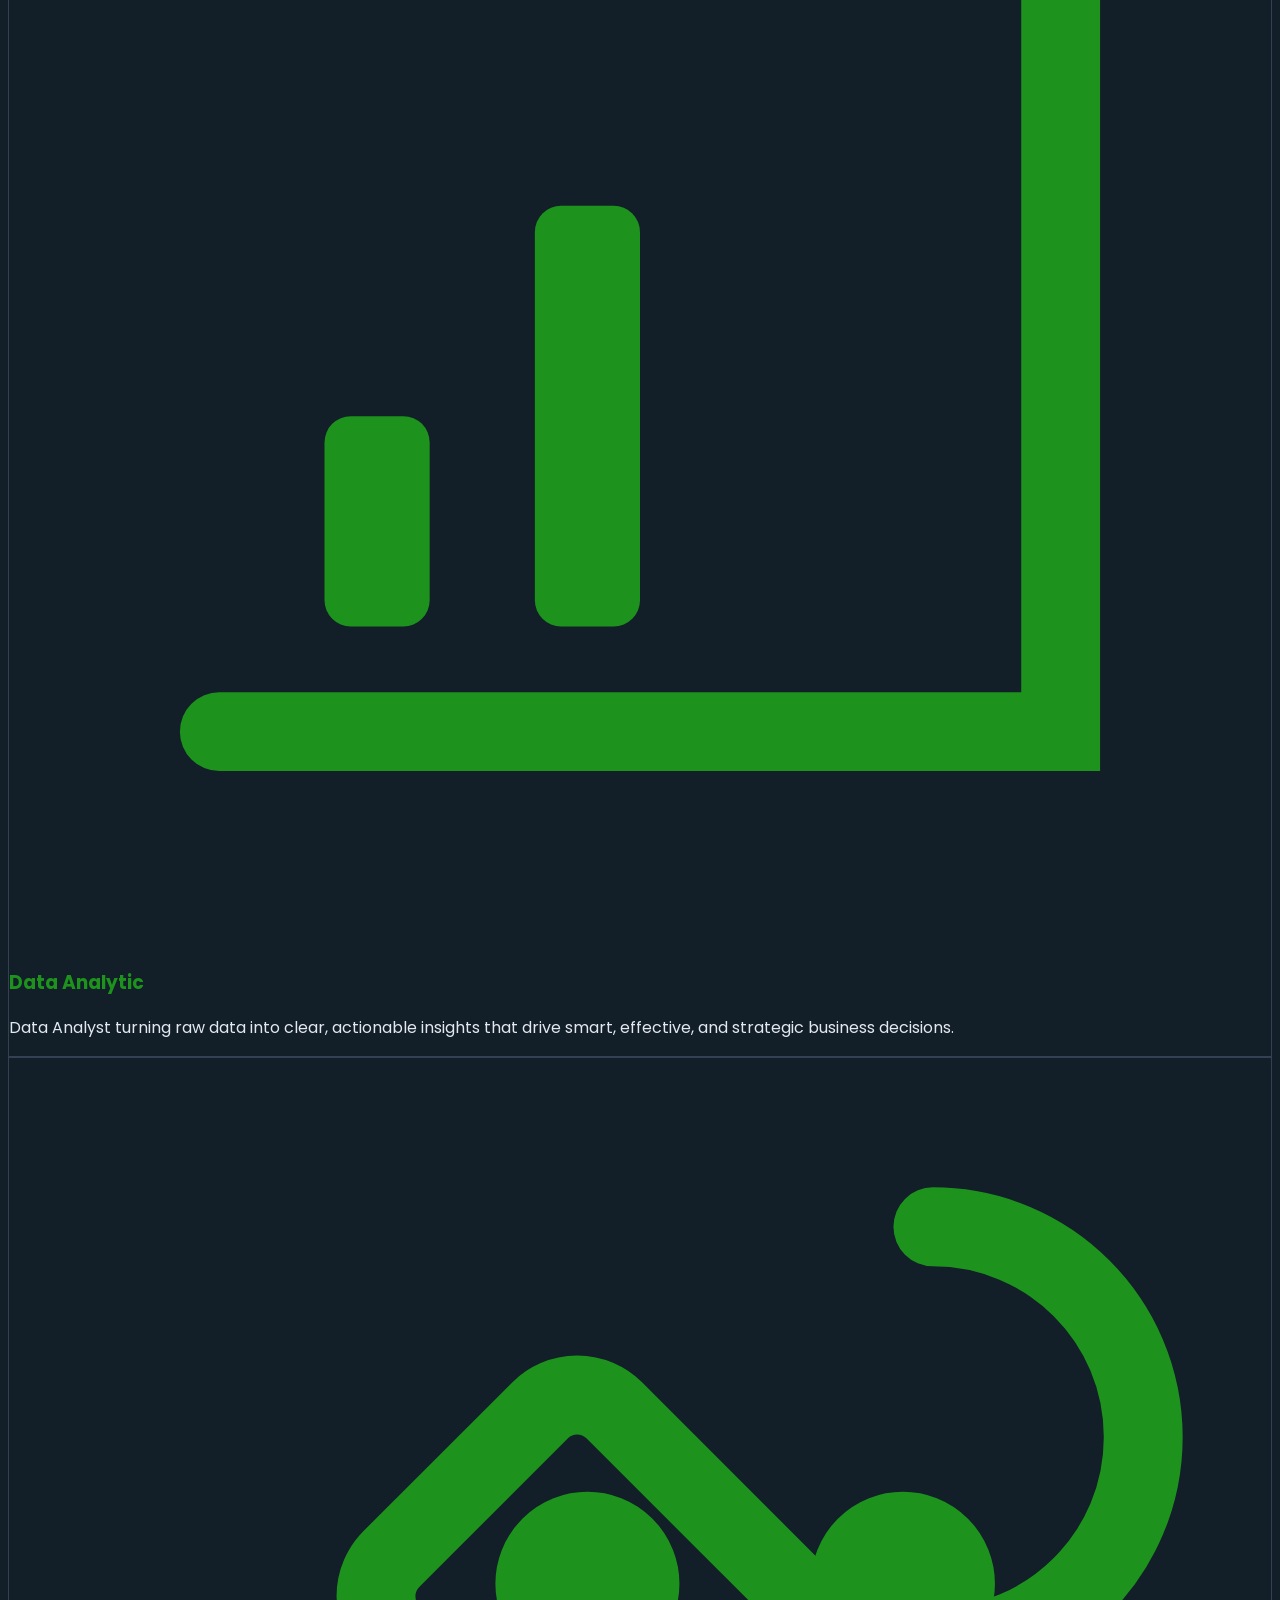
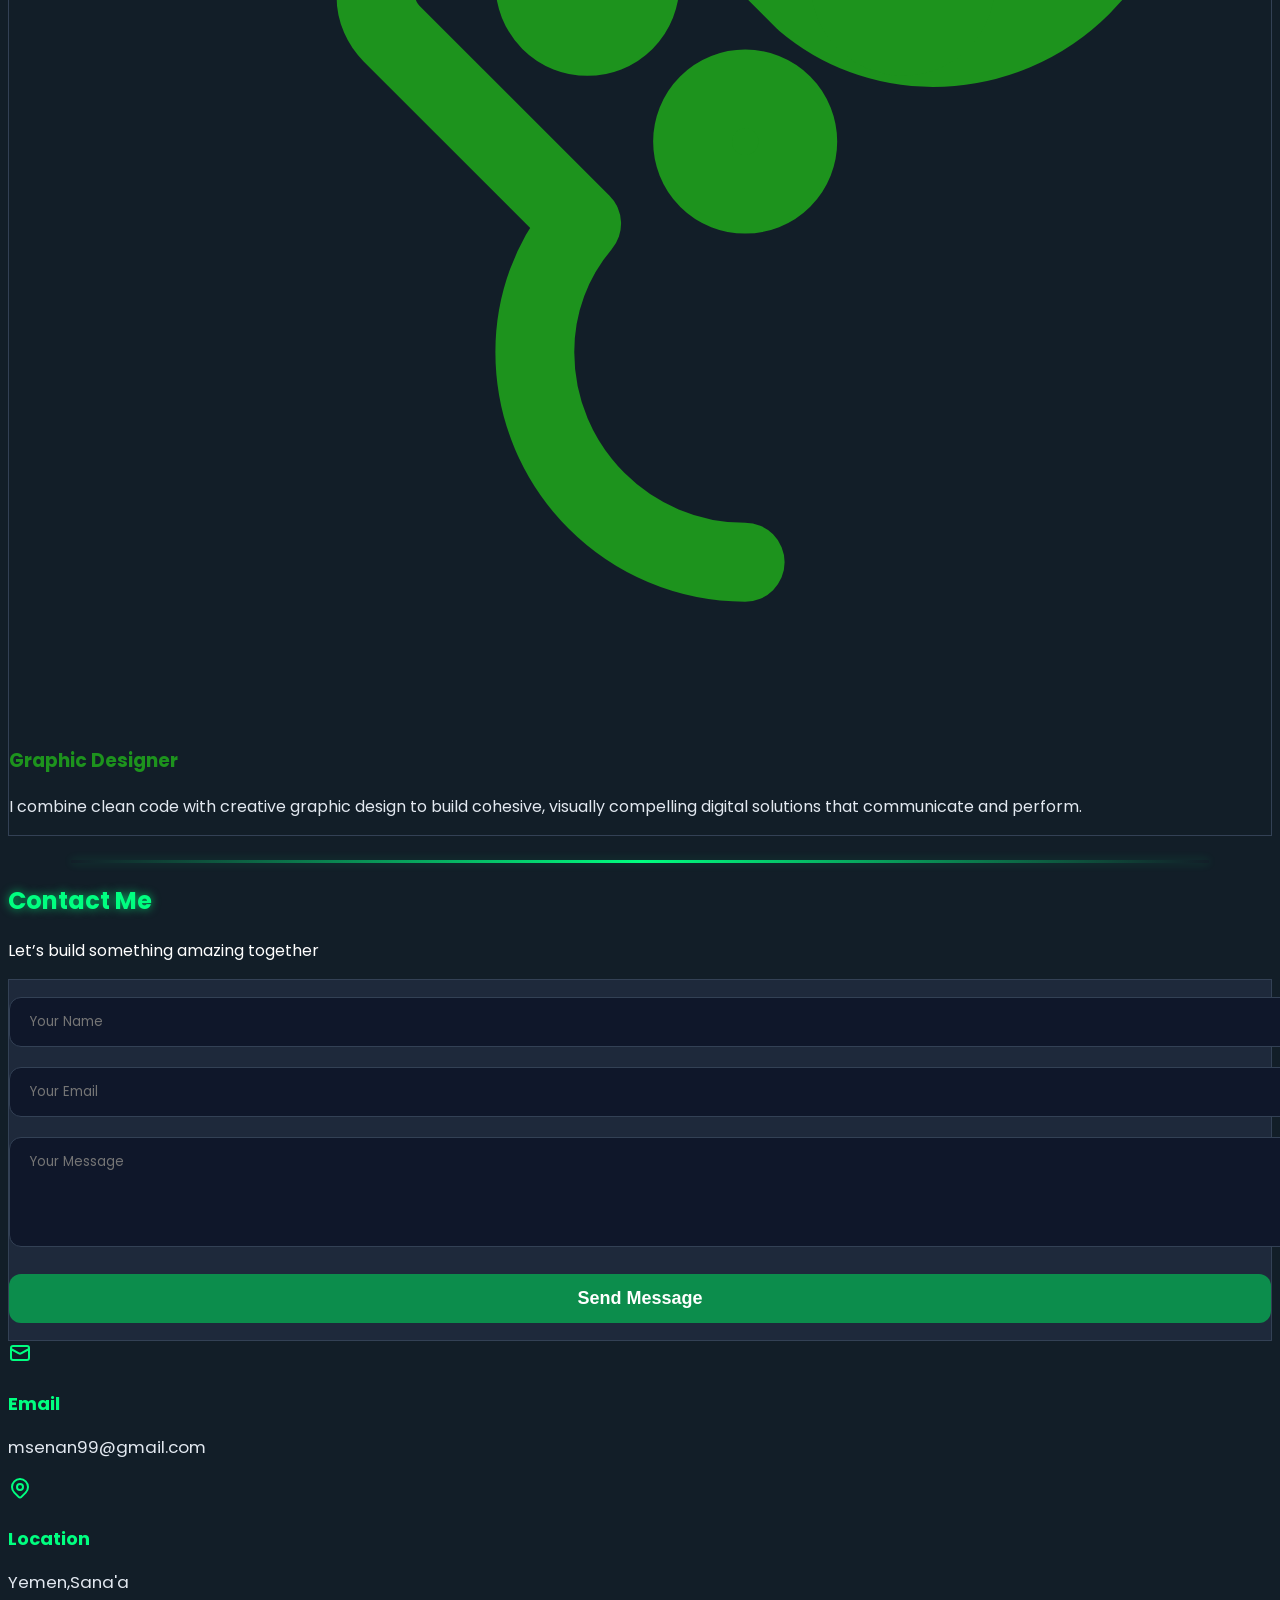
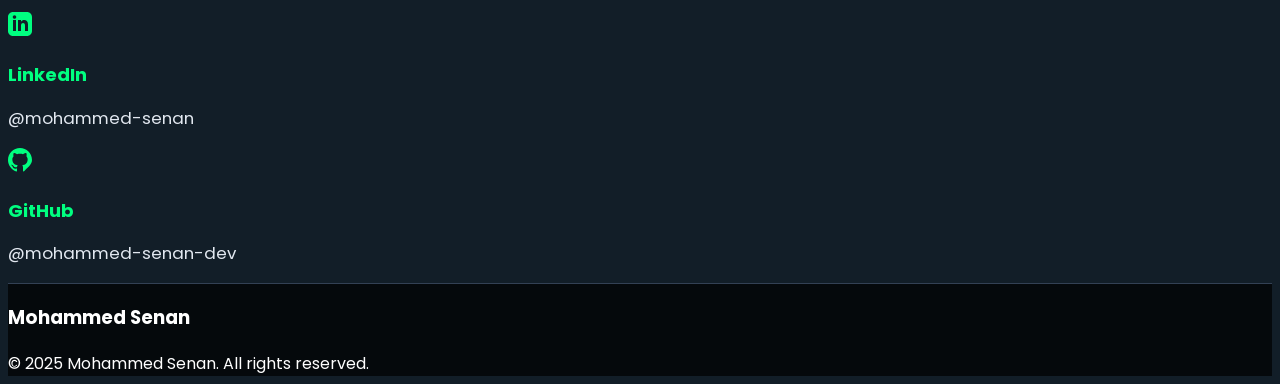
==== commit f4af3ea1: "Add files via upload" ====
--- a/index.html
+++ b/index.html
@@ -681,7 +681,7 @@
         <nav class="w-full flex items-center justify-between py-4 px-4 md:px-10">
             <!-- Avatar -->
             <div class="w-10 h-10 rounded-full overflow-hidden border border-emerald-500 flex-shrink-0" style="border-color: var(--footer-text);">
-                <img src="/assets/personalphoto.png" alt="My Photo" class="w-full h-full object-cover">
+                <img src="assets\personalphoto.png" alt="My Photo" class="w-full h-full object-cover">
             </div>
 
             <!-- Nav Items -->
@@ -709,7 +709,7 @@
         <!-- Circular Image -->
          <div class="relative">
             <div class="circular-image">
-                <img src="/assets/personalphoto.png" alt="Mohammed Senan">
+                <img src="assets/personalphoto.png" alt="Mohammed Senan">
             </div>
             <div class="ray-animation"></div>
         </div>
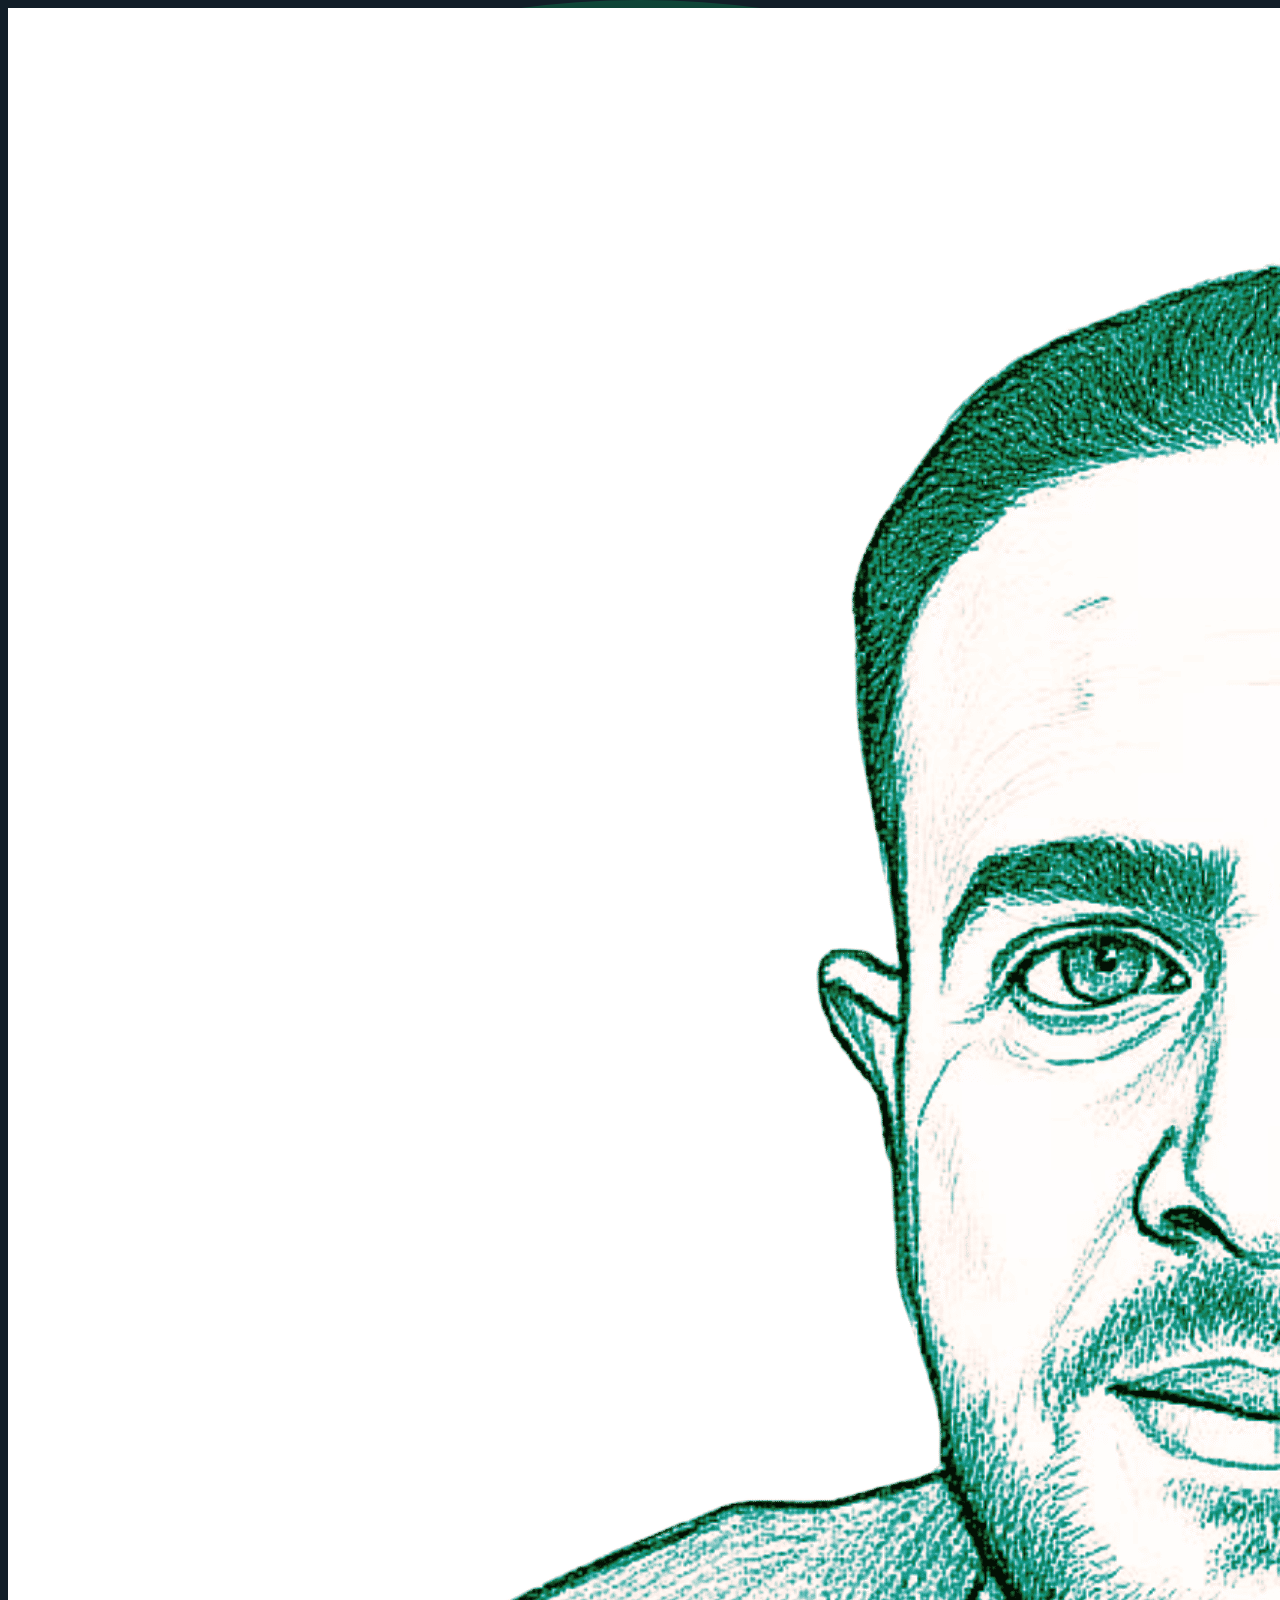
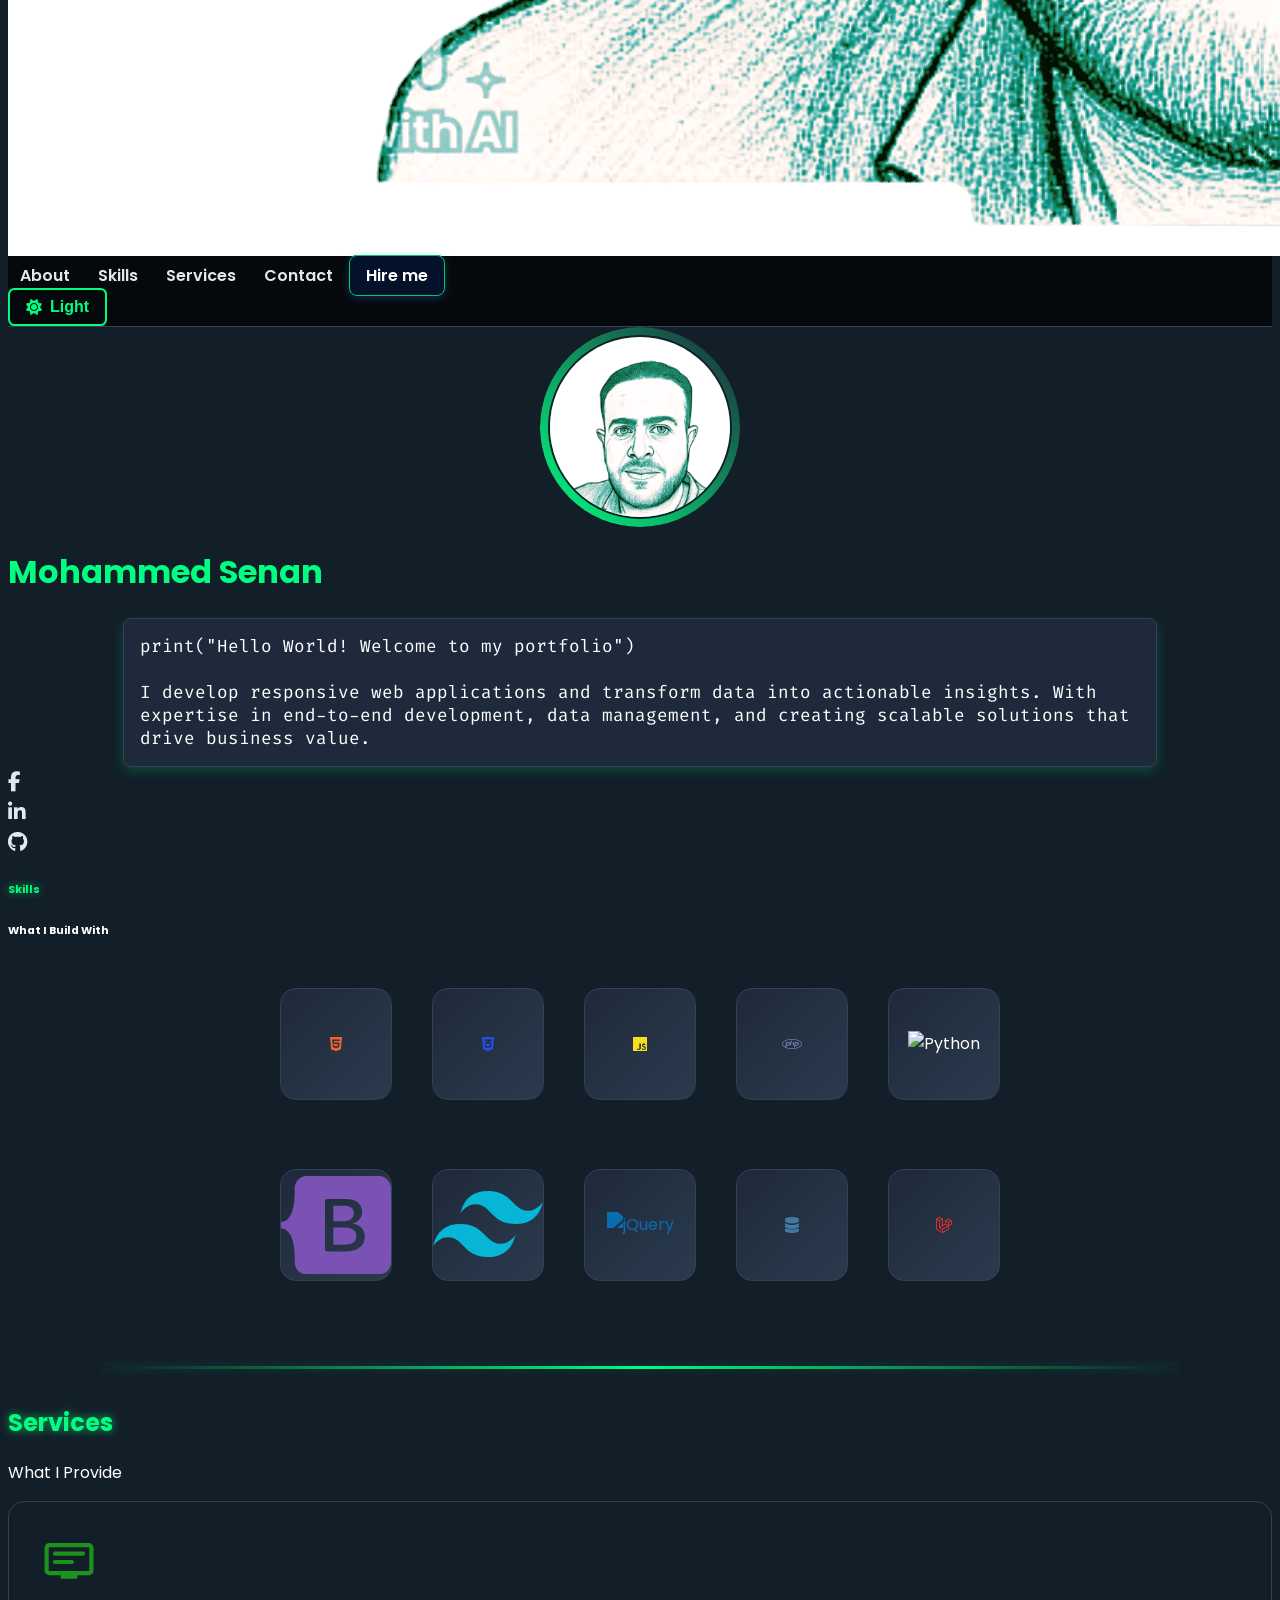
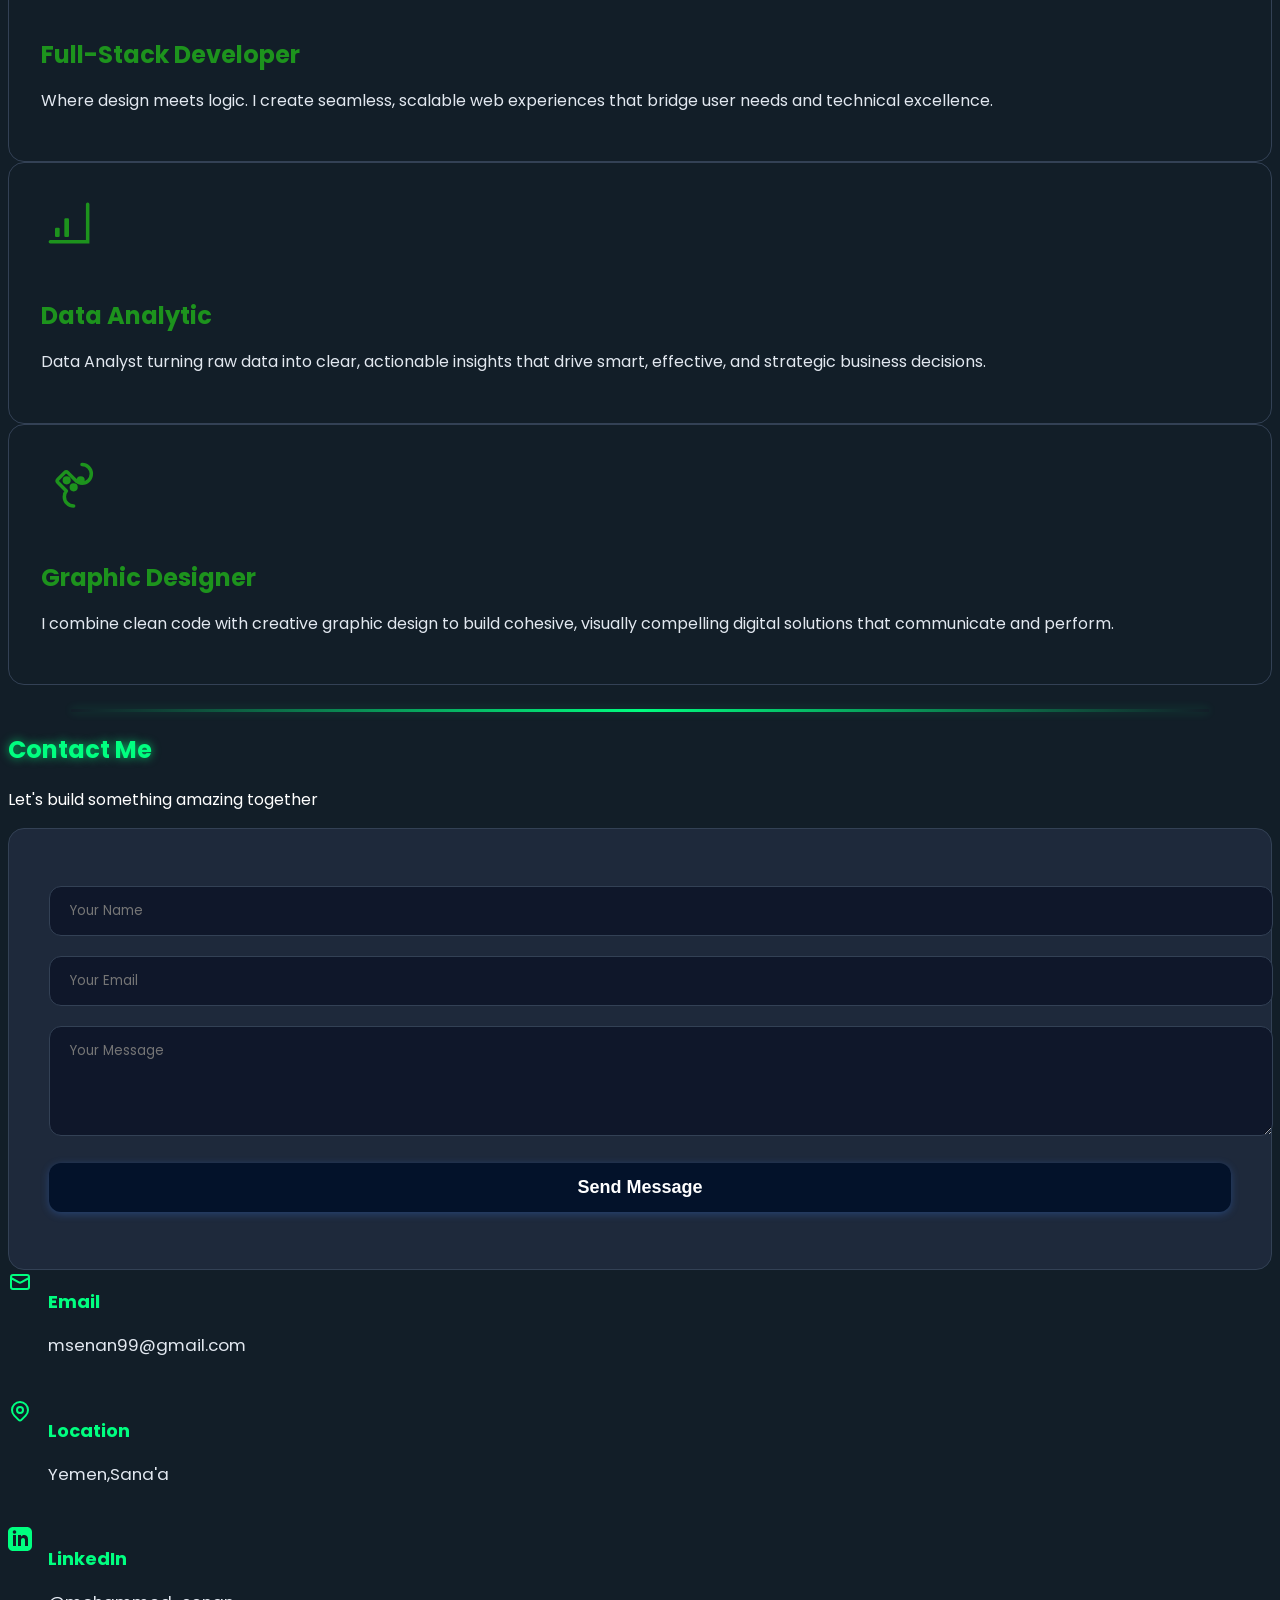
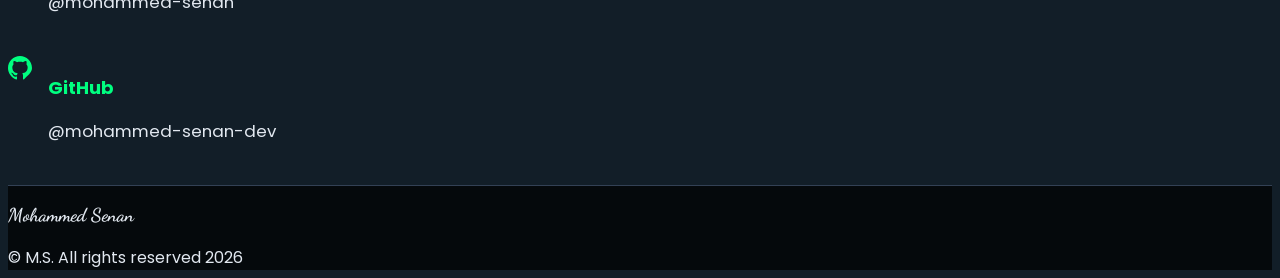
==== commit 1037f4df: "Add files via upload" ====
--- a/index.html
+++ b/index.html
@@ -3,668 +3,21 @@
 <head>
     <meta charset="UTF-8">
     <meta name="viewport" content="width=device-width, initial-scale=1.0">
-    <title>Mohammed Senan - Full Stack Developer</title>
+    <title>Skills - Mohammed Senan</title>
     
-    <link href="/dist/style.css" rel="stylesheet">
+    <link rel="stylesheet" href="css/style.css">
     <script src="https://cdn.tailwindcss.com"></script>
-    <link rel="icon" type="image/png" sizes="24x24" href="/assets/favicon.png">
+    <link rel="icon" type="image/png" sizes="24x24" href="assets/favicon.png">
     <link rel="stylesheet" href="https://cdnjs.cloudflare.com/ajax/libs/font-awesome/6.4.0/css/all.min.css">
     <link rel="preconnect" href="https://fonts.googleapis.com">
     <link rel="preconnect" href="https://fonts.gstatic.com" crossorigin>
+    <link href="https://fonts.googleapis.com/css2?family=Dancing+Script:wght@400;700&display=swap" rel="stylesheet">
     <link href="https://fonts.googleapis.com/css2?family=Fira+Code:wght@400;500;600;700&family=Poppins:wght@300;400;500;600;700&display=swap" rel="stylesheet">
-
-    <style>
-        /* ==== CSS VARIABLES - THEME COLORS (FINAL FIX) ==== */
-        :root {
-            /* الوضع النهاري - ألوان أزرق غامق متناسقة */
-            --bg-primary: #f8fafc; /* رمادي أزرق فاتح جداً */
-            --bg-secondary: #eef2f7; /* أزرق رمادي فاتح */
-            --bg-dark: #e2e8f0; /* أزرق رمادي متوسط */
-            --text-primary: #0f172a; /* أزرق داكن جداً للنصوص الرئيسية */
-            --text-secondary: #334155; /* رمادي أزرق غامق للنصوص الثانوية */
-            
-            /* تغيير 1: أزرق غامق للناف بار والفوتر */
-            --nav-bg: #1144eb; /* أزرق غامق */
-            --footer-text: #e0f2fe; /* نص أزرق فاتح للفوتر */
-            
-            /* تغيير 2: أيقونات المهارات والخدمات نفس اللون (أزرق غامق) */
-            --text-accent: #0284c7; /* أزرق غامق للعناوين */
-            --service-icon-default: #0369a1; /* أزرق غامق جداً */
-            --service-icon-hover: #075985; /* أزرق أغمق عند التمرير */
-            --skill-icon-default: #0369a1; /* نفس لون الخدمات */
-            --skill-icon-hover: #075985; /* نفس لون الخدمات */
-            
-            --border-color: #1475eb; /* رمادي أزرق فاتح للحدود */
-            --shadow-color: rgba(15, 23, 42, 0.1); /* ظل أزرق داكن */
-            --glow-color: rgba(2, 132, 199, 0.4); /* توهج أزرق غامق */
-            
-            /* خلفيات مربعات المهارات والخدمات - أزرق فاتح جداً */
-            --skill-box-bg: #2c98e1; /* أزرق فاتح جداً لمربعات المهارات */
-            --service-box-bg: #dbeafe; /* أزرق فاتح لمربعات الخدمات */
-            --service-box-border: #1d76dc; /* أزرق فاتح للحدود */
-        }
-        
-        .dark {
-            /* الوضع المظلم - يبقى كما كان تماماً (أخضر نيون) */
-            --bg-primary: #121e28;
-            --bg-secondary: #1e293b;
-            --bg-dark: #0f172a;
-            --text-primary: #ffffff;
-            --text-secondary: #e2e8f0;
-            --text-accent: #00ff80;
-            --border-color: #334155;
-            --shadow-color: rgba(0, 255, 128, 0.2);
-            --glow-color: rgba(0, 255, 128, 0.7);
-            --nav-bg: rgba(0, 0, 0, 0.7);
-            --footer-text: #ffffff;
-            
-            /* الأيقونات في الوضع الليلي - كما كانت (أخضر نيون) */
-            --service-icon-default: #1d931d; /* نيون أخضر فاتح جداً */
-            --service-icon-hover: #00cc66;   /* نيون أخضر غامق */
-            --skill-icon-default: #a0ffa0; /* نيون أخضر فاتح */
-            --skill-icon-hover: #00cc66;   /* نيون أخضر غامق */
-            
-            /* لا حاجة لهذه المتغيرات في الوضع الليلي */
-            --skill-box-bg: transparent;
-            --service-box-bg: transparent;
-            --service-box-border: var(--border-color);
-        }
-
-        /* ==== بقية الـ CSS يبقى كما هو ==== */
-        body {
-            font-family: 'Poppins', sans-serif;
-            background-color: var(--bg-primary);
-            color: var(--text-primary);
-            transition: background-color 0.5s ease, color 0.5s ease;
-            min-height: 100vh;
-            display: flex;
-            flex-direction: column;
-        }
-
-        /* ==== HEADER & NAVIGATION ==== */
-        .nav-header {
-            background-color: var(--nav-bg) !important; /* أزرق غامق */
-            backdrop-filter: blur(12px);
-            -webkit-backdrop-filter: blur(12px);
-            border-bottom: 1px solid var(--border-color);
-            position: sticky;
-            top: 0;
-            z-index: 40;
-        }
-        .nav-item {
-            transition: all 0.3s ease;
-            font-weight: 600;
-            color: var(--footer-text) !important; /* نص أزرق فاتح */
-            padding: 0.5rem 0.75rem;
-            text-decoration: none;
-        }
-        .nav-item:hover {
-            color: var(--text-accent) !important; /* أزرق سماوي */
-            transform: translateY(-2px);
-        }
-        .highlight-btn {
-            background-color: var(--text-accent);
-            color: rgb(239, 243, 238);
-            padding: 0.5rem 1rem;
-            border-radius: 0.5rem;
-            font-weight: 600;
-            transition: all 0.3s ease;
-            white-space: nowrap;
-            text-decoration: none;
-            border: 1px solid transparent;
-        }
-        .highlight-btn:hover {
-            filter: brightness(1.1);
-            transform: translateY(-2px);
-            box-shadow: 0 4px 12px var(--shadow-color);
-        }
-
-        /* ==== THEME TOGGLE BUTTON ==== */
-        .theme-toggle {
-            background: transparent;
-            border: 2px solid var(--footer-text); /* لون نص الفوتر */
-            color: var(--footer-text);
-            padding: 0.5rem 1rem;
-            border-radius: 0.4rem;
-            font-weight: 600;
-            transition: all 0.3s ease;
-            cursor: pointer;
-            display: flex;
-            align-items: center;
-            gap: 0.5rem;
-            white-space: nowrap;
-        }
-        .theme-toggle:hover {
-            background-color: var(--footer-text);
-            color: var(--nav-bg);
-            transform: translateY(-2px);
-        }
-
-        /* ==== CIRCULAR IMAGE ==== */
-        .circular-image {
-            position: relative;
-            width: 150px;
-            height: 150px;
-            border-radius: 50%;
-            overflow: hidden;
-            display: flex;
-            align-items: center;
-            justify-content: center;
-            margin: 0 auto;
-            background: var(--bg-secondary);
-        }
-        .circular-image::before {
-            content: '';
-            position: absolute;
-            top: 0; left: 0; right: 0; bottom: 0;
-            border-radius: 50%;
-            background: linear-gradient(45deg, var(--text-accent), transparent);
-            animation: rotate 8s linear infinite;
-            z-index: 1;
-        }
-        .circular-image::after {
-            content: '';
-            position: absolute;
-            top: 0; left: 0; right: 0; bottom: 0;
-            border-radius: 50%;
-            box-shadow: 0 0 30px var(--shadow-color);
-            animation: glow 2s ease-in-out infinite alternate;
-            z-index: 0;
-        }
-        .circular-image img {
-            width: 90%; height: 90%;
-            border-radius: 50%;
-            object-fit: cover;
-            z-index: 2;
-            border: 2px solid var(--bg-primary);
-        }
-        @keyframes rotate {
-            0% { transform: rotate(0deg); }
-            100% { transform: rotate(360deg); }
-        }
-        @keyframes glow {
-            0% { box-shadow: 0 0 30px var(--shadow-color); }
-            100% { box-shadow: 0 0 50px var(--glow-color); }
-        }
-        .ray-animation::before {
-            content: '';
-            position: absolute;
-            top: 50%; left: 50%;
-            transform: translate(-50%, -50%);
-            width: 100%; height: 100%;
-            border-radius: 50%;
-            background: radial-gradient(circle, transparent, transparent 40%, var(--shadow-color) 60%, transparent 80%);
-            animation: rays 4s linear infinite;
-        }
-        @keyframes rays {
-            0% { transform: translate(-50%, -50%) rotate(0deg); }
-            100% { transform: translate(-50%, -50%) rotate(360deg); }
-        }
-
-        /* ==== SOCIAL ICONS ==== */
-        .social-icon-wrapper {
-            position: relative;
-        }
-        .social-icon {
-            transition: all 0.3s ease;
-            color: var(--text-secondary); /* كما كان */
-            font-size: 1.25rem;
-        }
-        .social-icon:hover {
-            transform: scale(1.2) rotate(15deg);
-            color: var(--text-accent); /* كما كان */
-        }
-        .social-name {
-            position: absolute;
-            top: 100%; left: 50%;
-            transform: translateX(-50%);
-            opacity: 0;
-            transition: all 0.3s ease;
-            font-size: 0.7rem;
-            font-weight: 600;
-            color: var(--text-accent);
-            white-space: nowrap;
-            text-shadow: 0 0 10px var(--glow-color);
-        }
-        .social-icon-wrapper:hover .social-name {
-            opacity: 1;
-        }
-
-        /* ==== SKILLS SECTION ==== */
-        .skills-grid {
-            display: flex;
-            flex-direction: column;
-            align-items: center;
-            gap: 1.5rem;
-            padding: 1rem;
-            max-width: 1200px;
-            margin: 0 auto;
-        }
-        .skills-row {
-            display: flex;
-            justify-content: center;
-            flex-wrap: wrap;
-            gap: 1.5rem;
-            width: 100%;
-        }
-        .skill-item {
-            display: flex;
-            flex-direction: column;
-            align-items: center;
-            justify-content: center;
-            text-align: center;
-            position: relative;
-            padding: 0.5rem;
-        }
-        .enhanced-icon {
-            width: 90px; height: 90px;
-            border-radius: 16px;
-            display: flex;
-            align-items: center;
-            justify-content: center;
-            background: linear-gradient(135deg, var(--bg-secondary), var(--skill-box-bg));
-            transition: all 0.3s ease;
-            position: relative;
-            overflow: hidden;
-            border: 1px solid var(--border-color);
-        }
-        .skill-name {
-            font-size: 0.9rem;
-            font-weight: 600;
-            color: var(--text-accent) !important;
-            text-shadow: 0 0 10px var(--glow-color);
-            margin-top: 0.5rem;
-            opacity: 0;
-            transition: opacity 0.3s ease;
-        }
-        .glow-text {
-            color: var(--text-primary);
-            text-shadow: 0 0 10px var(--glow-color);
-            animation: title-glow 2s ease-in-out infinite alternate;
-        }
-        @keyframes title-glow {
-            0% { text-shadow: 0 0 10px var(--glow-color), 0 0 20px var(--shadow-color); }
-            100% { text-shadow: 0 0 15px var(--glow-color), 0 0 30px var(--glow-color), 0 0 40px var(--shadow-color); }
-        }
-        .glowing-line {
-            width: 90%; height: 3px;
-            background: linear-gradient(90deg, transparent, var(--text-accent), transparent);
-            margin: 1.5rem auto 0;
-            border-radius: 2px;
-            animation: line-glow 2s ease-in-out infinite alternate;
-            box-shadow: 0 0 10px var(--shadow-color);
-        }
-        @keyframes line-glow {
-            0% { box-shadow: 0 0 10px var(--shadow-color); }
-            100% { box-shadow: 0 0 20px var(--glow-color), 0 0 30px var(--shadow-color); }
-        }
-
-        /* ==== التأثيرات عند التمرير ==== */
-        .skill-item:hover .enhanced-icon {
-            transform: scale(1.05) translateY(-5px);
-            box-shadow: 0 10px 25px var(--shadow-color);
-            border: 2px solid var(--text-accent);
-        }
-        .skill-item:hover .skill-name {
-            opacity: 1;
-        }
-
-        /* ==== TECH ICON COLORS - FIXED (لا يتغير) ==== */
-        .html-icon { color: #f16529 !important; }
-        .skill-item:hover .html-icon { color: #ff8c42 !important; filter: drop-shadow(0 0 10px rgba(241, 101, 41, 0.8)); }
-        
-        .css-icon { color: #264de4 !important; }
-        .skill-item:hover .css-icon { color: #4285f4 !important; filter: drop-shadow(0 0 10px rgba(38, 77, 228, 0.8)); }
-        
-        .js-icon { color: #f7df1e !important; }
-        .skill-item:hover .js-icon { color: #ffeb3b !important; filter: drop-shadow(0 0 10px rgba(247, 223, 30, 0.8)); }
-        
-        .php-icon { color: #777bb4 !important; }
-        .skill-item:hover .php-icon { color: #9a9dd6 !important; filter: drop-shadow(0 0 10px rgba(119, 123, 180, 0.8)); }
-        
-        .mysql-icon { color: #4479a1 !important; }
-        .skill-item:hover .mysql-icon { color: #5d9bd0 !important; filter: drop-shadow(0 0 10px rgba(68, 121, 161, 0.8)); }
-        
-        .laravel-icon { color: #ff2d20 !important; }
-        .skill-item:hover .laravel-icon { color: #ff6b6b !important; filter: drop-shadow(0 0 10px rgba(255, 45, 32, 0.8)); }
-        
-        .tailwind-svg { fill: #06b6d4 !important; }
-        .skill-item:hover .tailwind-svg { fill: #22d3ee !important; filter: drop-shadow(0 0 10px rgba(6, 182, 212, 0.8)); }
-        
-        .bootstrap-svg { fill: #7952b3 !important; }
-        .skill-item:hover .bootstrap-svg { fill: #9370db !important; filter: drop-shadow(0 0 10px rgba(121, 82, 179, 0.8)); }
-        
-        .jquery-svg { filter: brightness(0) saturate(100%) invert(26%) sepia(96%) saturate(1566%) hue-rotate(183deg) brightness(91%) contrast(94%) !important; }
-        .skill-item:hover .jquery-svg { filter: drop-shadow(0 0 10px rgba(7, 105, 173, 0.8)) !important; }
-
-        /* ==== SERVICES SECTION ==== */
-        .service-card {
-            background-color: var(--service-box-bg, var(--bg-secondary));
-            border: 1px solid var(--service-box-border, var(--border-color));
-            color: var(--text-primary);
-            transition: all 0.3s ease;
-        }
-        .service-card h3 {
-            color: var(--service-icon-default) !important;
-            transition: color 0.3s ease;
-        }
-        .service-card:hover h3 {
-            color: var(--service-icon-hover) !important;
-        }
-        .service-icon {
-            color: var(--service-icon-default) !important;
-            transition: color 0.3s ease;
-        }
-        .service-card:hover .service-icon {
-            color: var(--service-icon-hover) !important;
-        }
-        .service-card p {
-            color: var(--text-secondary);
-        }
-        .service-card:hover {
-            transform: translateY(-0.5rem);
-            box-shadow: 0 10px 25px var(--shadow-color);
-            border-color: var(--text-accent);
-        }
-
-        /* ==== CONTACT SECTION - FIXED ==== */
-        .contact-form-box {
-            background-color: var(--bg-secondary);
-            border: 1px solid var(--border-color);
-            min-height: 360px;
-            display: flex;
-            flex-direction: column;
-            justify-content: center;
-        }
-        .contact-form-box input,
-        .contact-form-box textarea {
-            background-color: var(--bg-dark);
-            color: var(--text-primary);
-            border: 1px solid var(--border-color);
-            width: 100%;
-            border-radius: 0.75rem;
-            padding: 0.875rem 1.25rem;
-            font-family: 'Poppins', sans-serif;
-            margin-bottom: 1.25rem;
-            transition: all 0.3s ease;
-        }
-        .contact-form-box input:focus,
-        .contact-form-box textarea:focus {
-            outline: none;
-            border-color: var(--text-accent);
-            box-shadow: 0 0 0 3px var(--shadow-color);
-        }
-        .contact-form-box button {
-            background-color: var(--text-accent);
-            color: white;
-            width: 100%;
-            padding: 0.875rem;
-            border-radius: 0.75rem;
-            font-weight: 700;
-            font-size: 1.125rem;
-            border: none;
-            cursor: pointer;
-            transition: all 0.3s ease;
-            margin-top: auto;
-        }
-        .contact-form-box button:hover {
-            filter: brightness(1.1);
-            transform: translateY(-2px);
-            box-shadow: 0 4px 12px var(--shadow-color);
-        }
-        .contact-info h3 {
-            color: var(--text-accent) !important;
-            font-weight: 700;
-            font-size: 1.125rem;
-            margin-bottom: 0.25rem;
-        }
-        .contact-info p {
-            color: var(--text-secondary) !important;
-            font-size: 1.05rem;
-        }
-        .contact-info-icon {
-            color: var(--text-accent) !important;
-            width: 1.5rem;
-            height: 1.5rem;
-        }
-
-        /* ==== FOOTER ==== */
-        .footer-section {
-            background-color: var(--nav-bg) !important; /* أزرق غامق */
-            border-color: var(--border-color);
-            margin-top: auto;
-            border-top: 1px solid var(--border-color);
-        }
-        .footer-icon svg {
-            color: var(--footer-text);
-            transition: all 0.3s ease;
-        }
-        .footer-icon:hover svg {
-            color: var(--text-accent) !important;
-            transform: scale(1.1);
-        }
-
-        /* ==== CODE TEXT ==== */
-        .code-text {
-            background: var(--bg-secondary);
-            border: 1px solid var(--border-color);
-            font-family: 'Fira Code', monospace;
-            border-radius: 8px;
-            padding: 1rem;
-            max-width: 1000px;
-            margin: 0 auto;
-            font-size: 1.1rem;
-            box-shadow: 0 4px 12px var(--shadow-color);
-            color: var(--text-primary);
-            transition: all 0.5s ease;
-        }
-
-        /* ==== RESPONSIVE ==== */
-        @media (min-width: 640px) {
-            .circular-image { width: 180px; height: 180px; }
-            .enhanced-icon { width: 100px; height: 100px; }
-            .nav-item, .highlight-btn, .theme-toggle { font-size: 1rem; }
-        }
-        @media (min-width: 768px) {
-            .circular-image { width: 200px; height: 200px; }
-            .enhanced-icon { width: 110px; height: 110px; }
-            .skills-row { flex-wrap: nowrap; }
-        }
-        @media (max-width: 480px) {
-            .circular-image { width: 120px; height: 120px; }
-            .enhanced-icon { width: 70px; height: 70px; }
-            .nav-item, .highlight-btn, .theme-toggle { font-size: 0.8rem; }
-            .theme-toggle {
-                padding: 0.4rem;
-                gap: 0.25rem;
-            }
-            .service-card {
-                padding: 1.5rem;
-            }
-        }
-        @media (max-width: 320px) {
-            .nav-item { padding: 0.3rem 0.5rem; }
-            .skills-row { gap: 0.75rem; }
-            .enhanced-icon { width: 60px; height: 60px; }
-        }
-
-        /* ==== LIGHT THEME HOVER EFFECTS (Blue Grade) ==== */
-
-/* 1- Change name Mohammed Senan to blue light */
-h1 {
-    color: var(--text-accent) !important;
-}
-
-/* 2- Navbar hover: black underline and black text */
-.nav-item:hover {
-    color: #38ee59 !important; /* Black text */
-}
-.nav-item:hover::after {
-    background-color: #21d52d !important; /* Black underline */
-}
-
-/* 3- Section headings blue, shining blue on hover */
-.glow-text {
-    color: var(--text-accent) !important; /* Blue */
-}
-.glow-text:hover {
-    color: #00aaff !important; /* Shining bright blue */
-    text-shadow: 0 0 15px rgba(156, 203, 226, 0.5);
-    cursor: pointer;
-}
-
-/* ==== LIGHT THEME HOVER EFFECTS (Blue Grade) ==== */
-
-/* Code box border on hover */
-.code-text:hover {
-    border: 2px solid var(--text-accent); /* Uses #0284c7 in light mode */
-    box-shadow: 0 0 20px var(--glow-color); /* Blue glow effect */
-    transform: translateY(-2px);
-    transition: all 0.3s ease;
-}
-
-/* Name hover color */
-main h1:hover {
-    color: var(--text-accent) !important; /* Changes to blue #0284c7 */
-    text-shadow: 0 0 15px var(--glow-color); /* Blue glow effect */
-    transition: all 0.3s ease;
-    cursor: pointer;
-}
-
-/* ==== LIGHT THEME HOVER EFFECTS (Blue Grade) ==== */
-
-/* 1- Service boxes and icons shining effect */
-.service-card:hover {
-    border-color: #00aaff !important;
-    box-shadow: 0 0 25px rgba(0, 170, 255, 0.4) !important;
-    transform: scale(1.02);
-    transition: all 0.3s ease;
-}
-
-.service-card:hover .service-icon {
-    color: #00aaff !important;
-    filter: drop-shadow(0 0 10px rgba(0, 170, 255, 0.6));
-}
-
-.service-card:hover h3 {
-    color: #00aaff !important;
-    text-shadow: 0 0 15px rgba(0, 170, 255, 0.5);
-}
-
-/* 2- Typing text blue light color */
-.typing {
-    color: var(--text-accent) !important; /* #0284c7 in light mode */
-}
-
-
-
-/* ==== DARK MODE CUSTOMIZATIONS ==== */
-
-/* 1 & 2 - Hire Me button colors */
-.dark .highlight-btn {
-    background-color: #00cc66 !important;
-    border-color: #00cc66;
-}
-.dark .highlight-btn:hover {
-    background-color: #1d931d !important;
-    border-color: #1d931d;
-}
-
-/* 3 - Underline effect for navbar items (About, Skills, Services, Contact) */
-.nav-item {
-    position: relative;
-}
-.nav-item:hover::after {
-    content: '';
-    position: absolute;
-    bottom: 0;
-    left: 0.75rem;
-    right: 0.75rem;
-    height: 2px;
-    background-color: var(--text-accent);
-    border-radius: 2px;
-}
-
-/* 4 - Theme toggle button color */
-.dark .theme-toggle {
-    background-color: #00cc66;
-    border-color: #08fc82;
-}
-.dark .theme-toggle:hover {
-    background-color: #30d630 ;
-    border-color: #30d630 ;
-}
-
-/* 5 - Typing text color */
-.dark .typing {
-    color: #46ef9b !important;
-}
-
-/* 6 - Send Message button color */
-.dark .contact-form-box button {
-    background-color: #0c8d4c !important;
-}
-.dark .contact-form-box button:hover {
-    background-color: #0daa0d !important;
-}
-
-/* 7 - Section headings hover color */
-.dark .glow-text:hover {
-    color: #00cc66 !important;
-    cursor: pointer;
-}
-/* ==== ADDITIONAL DARK MODE HOVER EFFECTS ==== */
-
-/* Add border to code box on hover */
-.dark .code-text:hover {
-    border: 2px solid #00cc66;
-    box-shadow: 0 0 20px rgba(0, 204, 102, 0.3);
-    transform: translateY(-2px);
-    transition: all 0.3s ease;
-}
-
-/* Name hover color */
-.dark main h1:hover {
-    color: #00cc66 !important;
-    text-shadow: 0 0 15px rgba(0, 204, 102, 0.5);
-    transition: all 0.3s ease;
-}
-
-/* ==== إصلاح الوضع الليلي - إرجاع اللون الأخضر ==== */
-
-/* صناديق الخدمات - تأثير hover أخضر في الوضع الليلي */
-.dark .service-card:hover {
-    border-color: var(--text-accent) !important;
-    box-shadow: 0 0 25px var(--shadow-color) !important;
-}
-
-.dark .service-card:hover .service-icon {
-    color: var(--service-icon-hover) !important;
-    filter: drop-shadow(0 0 10px var(--glow-color)) !important;
-}
-
-.dark .service-card:hover h3 {
-    color: var(--service-icon-hover) !important;
-    text-shadow: 0 0 15px var(--glow-color)) !important;
-}
-
-/* نص Typing - أخضر في الوضع الليلي */
-.dark .typing {
-    color: var(--text-accent) !important;
-}
-
-
-
-
-</style>
-
-
 </head>
 
 <body class="min-h-screen transition-colors duration-500">
     <!-- Loading Screen -->
-    <div id="loading-screen" class="loading-screen fixed inset-0 flex justify-center items-center z-50 transition-opacity" 
-         style="background-color: var(--bg-primary);">
+    <div id="loading-screen" class="loading-screen fixed inset-0 flex justify-center items-center z-50">
         <div class="loading-content text-center">
             <svg class="hexagon-svg w-36 h-36 animate-pulse" viewBox="0 0 100 100" style="color: var(--text-accent);">
                 <polygon points="50,5 95,27.5 95,72.5 50,95 5,72.5 5,27.5" 
@@ -677,14 +30,12 @@
     </div>
 
     <!-- Header -->
-    <header class="nav-header sticky top-0 z-40 backdrop-blur-lg" style="background-color: var(--nav-bg);">
+    <header class="nav-header sticky top-0 z-40 backdrop-blur-lg">
         <nav class="w-full flex items-center justify-between py-4 px-4 md:px-10">
-            <!-- Avatar -->
             <div class="w-10 h-10 rounded-full overflow-hidden border border-emerald-500 flex-shrink-0" style="border-color: var(--footer-text);">
-                <img src="assets\personalphoto.png" alt="My Photo" class="w-full h-full object-cover">
-            </div>
-
-            <!-- Nav Items -->
+                <img src="/assets/personalphoto.png" alt="My Photo" class="w-full h-full object-cover">
+            </div>
+
             <div class="flex space-x-3 md:space-x-6 flex-wrap justify-center">
                 <a href="index.html" class="nav-item">About</a>
                 <a href="skills.html" class="nav-item">Skills</a>
@@ -693,9 +44,6 @@
                 <a href="contact.html" class="highlight-btn">Hire me</a>
             </div>
 
-
-
-            <!-- Theme Toggle -->
             <button class="theme-toggle p-2" id="theme-toggle" aria-label="Toggle theme">
                 <i class="fas fa-sun text-lg md:text-xl" id="theme-icon"></i>
                 <span id="theme-text" class="hidden sm:inline ml-1">Light</span>
@@ -703,25 +51,25 @@
         </nav>
     </header>
 
-            <!-- Main Content -->
+    <!-- Main Content -->
     <main class="container mx-auto px-4 py-8 sm:px-6 sm:py-12 flex-1">
-         <div class="flex flex-col items-center gap-5.50 sm:gap-6">
-        <!-- Circular Image -->
-         <div class="relative">
-            <div class="circular-image">
-                <img src="assets/personalphoto.png" alt="Mohammed Senan">
-            </div>
-            <div class="ray-animation"></div>
+        <div class="flex flex-col items-center gap-5.50 sm:gap-6">
+            <!-- Circular Image -->
+            <div class="relative">
+                <div class="circular-image">
+                    <img src="assets/personalphoto.png" alt="Mohammed Senan">
+                </div>
+                <div class="ray-animation"></div>
+            </div>
+            
+            <!-- Name & Title -->
+            <h1 class="text-xl sm:text-3xl md:text-4xl lg:text-5xl font-bold text-center leading-tight">
+                Mohammed Senan
+            </h1>
+            <div class="text-2xl"><span class="typing text-teal-300 text-2xl font-bold"></span></div>
         </div>
-        
-        <!-- Name & Title -->
-        <h1 class="text-xl sm:text-3xl md:text-4xl lg:text-5xl font-bold text-center leading-tight">
-            Mohammed Senan
-        </h1>
-        <div class="text-2xl"><span class="typing text-teal-300 text-2xl font-bold"></span></div>
-    </div>
-
-            <!-- Description -->
+
+        <!-- Description -->
         <div>
             <div class="code-text">
                 <span class="function">print</span>(<span class="string">"Hello World! Welcome to my portfolio"</span>)<br><br>
@@ -734,14 +82,6 @@
                     <a href="https://www.facebook.com/mohammed.salahi.3" class="social-icon text-lg sm:text-xl"><i class="fab fa-facebook-f"></i></a>
                     <span class="social-name">Facebook</span>
                 </div>
-                <!-- <div class="social-icon-wrapper relative">
-                    <a href="#" class="social-icon text-lg sm:text-xl"><i class="fab fa-twitter"></i></a>
-                    <span class="social-name">Twitter</span>
-                </div> -->
-                <!-- <div class="social-icon-wrapper relative">
-                    <a href="#" class="social-icon text-lg sm:text-xl"><i class="fab fa-instagram"></i></a>
-                    <span class="social-name">Instagram</span>
-                </div> -->
                 <div class="social-icon-wrapper relative">
                     <a href="https://www.linkedin.com/public-profile/settings?trk=d_flagship3_profile_self_view_public_profile" class="social-icon text-lg sm:text-xl"><i class="fab fa-linkedin-in"></i></a>
                     <span class="social-name">LinkedIn</span>
@@ -753,7 +93,7 @@
             </div>
         </div>
 
-        <!-- ==== SKILLS SECTION ==== -->
+        <!-- SKILLS SECTION -->
         <section class="skills-section mt-12 sm:mt-16 lg:mt-20">
             <h6 class="text-2xl sm:text-3xl md:text-4xl font-bold text-center mb-1 sm:mb-4 lg:mb-8 glow-text">Skills</h6>
             <h6 class="text-1xl font-bold text-center mb-1">What I Build With</h6>
@@ -834,7 +174,7 @@
             </div>
         </section>
 
-        <!-- ==== SERVICES SECTION ==== -->
+        <!-- SERVICES SECTION -->
         <section class="services-section mt-20 py-20">
             <div class="text-center mb-12">
                 <h2 class="text-4xl font-bold glow-text">Services</h2>
@@ -879,14 +219,13 @@
                     <p class="text-gray-300">I combine clean code with creative graphic design to build cohesive, visually compelling digital solutions that communicate and perform.</p>
                 </div>
             </div>
-
+            <div class="glowing-line mt-12"></div>
         </section>
-             <div class="glowing-line"></div>
-
-        <!-- ==== CONTACT SECTION ==== -->
+
+        <!-- CONTACT SECTION -->
         <section class="contact-section mt-20 py-20">
             <h2 class="text-4xl font-bold text-center glow-text">Contact Me</h2>
-            <p class="subtitle text-center font-semibold text-accent mb-12">Let’s build something amazing together</p>
+            <p class="subtitle text-center font-semibold text-accent mb-12">Let's build something amazing together</p>
 
             <div class="contact-container max-w-6xl mx-auto px-4 grid md:grid-cols-2 gap-10">
                 <div class="contact-form-box p-10 rounded-xl">
@@ -920,96 +259,47 @@
                         </div>
                     </div>
 
-                    <!-- LinkedIn -->
-                      <div class="contact-info-item flex items-start">
+                    <div class="contact-info-item flex items-start">
                         <svg class="contact-info-icon mt-1 mr-4 w-6 h-6" fill="currentColor" viewBox="0 0 24 24">
-                       <path d="M19 0h-14c-2.761 0-5 2.239-5 5v14c0 2.761 2.239 5 5 5h14c2.762 0 5-2.239 5-5v-14c0-2.761-2.238-5-5-5zm-11 19h-3v-11h3v11zm-1.5-12.268c-.966 0-1.75-.79-1.75-1.764s.784-1.764 1.75-1.764 1.75.79 1.75 1.764-.783 1.764-1.75 1.764zm13.5 12.268h-3v-5.604c0-3.368-4-3.113-4 0v5.604h-3v-11h3v1.765c1.396-2.586 7-2.777 7 2.476v6.759z"/>
-                       </svg>
-                       <div class="contact-info-text">
-                       <h3 class="font-bold text-lg mb-1">LinkedIn</h3>
-                     <p class="text-gray-300">@mohammed-senan</p>
-                     </div>
-                    </div>
-
-                    <!-- !-- GitHub -->
-                     <div class="contact-info-item flex items-start">
-                    <svg class="contact-info-icon mt-1 mr-4 w-6 h-6" fill="currentColor" viewBox="0 0 24 24">
-                    <path d="M12 0C5.374 0 0 5.373 0 12c0 5.302 3.438 9.8 8.207 11.387.599.111.793-.261.793-.577v-2.234c-3.338.726-4.033-1.416-4.033-1.416-.546-1.387-1.333-1.756-1.333-1.756-1.089-.745.083-.729.083-.729 1.205.084 1.839 1.237 1.839 1.237 1.07 1.834 2.807 1.304 3.492.997.107-.775.418-1.305.762-1.604-2.665-.305-5.467-1.334-5.467-5.931 0-1.311.469-2.381 1.236-3.221-.124-.303-.535-1.524.117-3.176 0 0 1.008-.322 3.301 1.23.957-.266 1.983-.399 3.003-.404 1.02.005 2.047.138 3.006.404 2.291-1.552 3.297-1.23 3.297-1.23.653 1.653.242 2.874.118 3.176.77.84 1.235 1.911 1.235 3.221 0 4.609-2.807 5.624-5.479 5.921.43.372.823 1.102.823 2.222v3.293c0 .319.192.694.801.576C19.138 20.167 24 16.418 24 12c0-6.627-5.373-12-12-12z"/>
-                    </svg>
-                         <div class="contact-info-text">
-                         <h3 class="font-bold text-lg mb-1">GitHub</h3>
-                     <p class="text-gray-300">@mohammed-senan-dev</p>
-                </div>
-             </div>
+                            <path d="M19 0h-14c-2.761 0-5 2.239-5 5v14c0 2.761 2.239 5 5 5h14c2.762 0 5-2.239 5-5v-14c0-2.761-2.238-5-5-5zm-11 19h-3v-11h3v11zm-1.5-12.268c-.966 0-1.75-.79-1.75-1.764s.784-1.764 1.75-1.764 1.75.79 1.75 1.764-.783 1.764-1.75 1.764zm13.5 12.268h-3v-5.604c0-3.368-4-3.113-4 0v5.604h-3v-11h3v1.765c1.396-2.586 7-2.777 7 2.476v6.759z"/>
+                        </svg>
+                        <div class="contact-info-text">
+                            <h3 class="font-bold text-lg mb-1">LinkedIn</h3>
+                            <p class="text-gray-300">@mohammed-senan</p>
+                        </div>
+                    </div>
+
+                    <div class="contact-info-item flex items-start">
+                        <svg class="contact-info-icon mt-1 mr-4 w-6 h-6" fill="currentColor" viewBox="0 0 24 24">
+                            <path d="M12 0C5.374 0 0 5.373 0 12c0 5.302 3.438 9.8 8.207 11.387.599.111.793-.261.793-.577v-2.234c-3.338.726-4.033-1.416-4.033-1.416-.546-1.387-1.333-1.756-1.333-1.756-1.089-.745.083-.729.083-.729 1.205.084 1.839 1.237 1.839 1.237 1.07 1.834 2.807 1.304 3.492.997.107-.775.418-1.305.762-1.604-2.665-.305-5.467-1.334-5.467-5.931 0-1.311.469-2.381 1.236-3.221-.124-.303-.535-1.524.117-3.176 0 0 1.008-.322 3.301 1.23.957-.266 1.983-.399 3.003-.404 1.02.005 2.047.138 3.006.404 2.291-1.552 3.297-1.23 3.297-1.23.653 1.653.242 2.874.118 3.176.77.84 1.235 1.911 1.235 3.221 0 4.609-2.807 5.624-5.479 5.921.43.372.823 1.102.823 2.222v3.293c0 .319.192.694.801.576C19.138 20.167 24 16.418 24 12c0-6.627-5.373-12-12-12z"/>
+                        </svg>
+                        <div class="contact-info-text">
+                            <h3 class="font-bold text-lg mb-1">GitHub</h3>
+                            <p class="text-gray-300">@mohammed-senan-dev</p>
+                        </div>
+                    </div>
                 </div>
             </div>
         </section>
     </main>
 
     <!-- Footer -->
-    <footer class="footer-section py-8 border-t" style="background-color: var(--nav-bg); border-color: var(--border-color);">
+    <footer class="footer-section py-8 border-t">
         <div class="max-w-6xl mx-auto px-4">
             <div class="flex flex-col md:flex-row justify-between items-center gap-6">
                 <div class="text-center md:text-left">
-                    <h3 class="text-xl font-bold" style="color: var(--footer-text);">Mohammed Senan</h3>
-                </div>
-
+                 <h3 class="text-xl font-bold"style="color: var(--footer-text); font-family: 'Dancing Script', cursive;">
+                 Mohammed Senan
+                 </h3>
+                </div>
                 <div class="text-center md:text-right text-sm" style="color: var(--footer-text);">
-                    &copy; 2025 Mohammed Senan. All rights reserved.
-                </div>
-            </div>
-        </div>
+                    &copy; M.S. All rights reserved 2026
+                </div>
+            </div>
+        </div>   
     </footer>
 
-    <!-- Scripts -->
     <script src="https://cdn.jsdelivr.net/npm/typed.js@2.0.12"></script>
-    <script src="./app.js"></script>
-
-    <!-- Theme Toggle Script -->
-    <script>
-        const themeToggle = document.getElementById('theme-toggle');
-        const htmlElement = document.documentElement;
-        const currentTheme = localStorage.getItem('theme') || 'dark';
-        
-        htmlElement.classList.toggle('dark', currentTheme === 'dark');
-        updateThemeUI(currentTheme);
-
-        themeToggle.addEventListener('click', () => {
-            const isDark = htmlElement.classList.contains('dark');
-            const newTheme = isDark ? 'light' : 'dark';
-            
-            htmlElement.classList.toggle('dark', newTheme === 'dark');
-            localStorage.setItem('theme', newTheme);
-            updateThemeUI(newTheme);
-        });
-
-        function updateThemeUI(theme) {
-            const icon = document.getElementById('theme-icon');
-            const text = document.getElementById('theme-text');
-            icon.className = theme === 'dark' ? 'fas fa-sun' : 'fas fa-moon';
-            text.textContent = theme === 'dark' ? 'Light' : 'Dark';
-        }
-
-        // Loading Screen
-        document.addEventListener('DOMContentLoaded', () => {
-            setTimeout(() => {
-                const loading = document.getElementById('loading-screen');
-                loading.style.opacity = '0';
-                setTimeout(() => loading.style.display = 'none',500);
-            }, 1000);
-        });
-
-        // Contact Form
-        document.addEventListener('DOMContentLoaded', () => {
-            const form = document.getElementById('contact-form');
-            if (form) {
-                form.addEventListener('submit', (e) => {
-                    e.preventDefault();
-                    alert('Thank you for your message! I will get back to you soon.');
-                    form.reset();
-                });
-            }
-        });
-    </script>
+    <script src="js/script.js"></script>
 </body>
 </html>
--- a/css/style.css
+++ b/css/style.css
@@ -0,0 +1,795 @@
+/* ==== CSS VARIABLES - THEME COLORS ==== */
+:root {
+    /* الوضع النهاري - ألوان أزرق كحلي (#0D3B66) */
+    --bg-primary: #f8fafc;
+    --bg-secondary: #eef2f7;
+    --bg-dark: #e2e8f0;
+    --text-primary: #0f172a;
+    --text-secondary: #334155;
+    --nav-bg: #0D3B66;
+    --nav-text: #ffffff;
+    --footer-text: #ffffff;
+    --text-accent: #0D3B66;
+    
+    /* ==== خيارات ألوان زر HIRE ME في الوضع النهاري ==== */
+    /* اختر الخيار الذي تريده بإزالة التعليق */
+    
+    /* الخيار 1: أزرق فاتح (#3b82f6) - المفضل */
+    --button-primary-light: #03122a;
+    --button-hover-light: #041539;
+    
+    /* الخيار 2: أزرق سماوي (#06b6d4) */
+    /* --button-primary-light: #06b6d4;
+    --button-hover-light: #0891b2; */
+    
+    /* الخيار 3: أزرق فيروزي (#0ea5e9) */
+    /* --button-primary-light: #0ea5e9;
+    --button-hover-light: #0284c7; */
+    
+    /* الخيار 4: أزرق أرجواني (#8b5cf6) */
+    /* --button-primary-light: #8b5cf6;
+    --button-hover-light: #7c3aed; */
+    
+    /* الخيار 5: أزرق نيون (#00bfff) */
+    /* --button-primary-light: #00bfff;
+    --button-hover-light: #0099cc; */
+    
+    /* الخيار 6: أزرق فاتح جداً (#60a5fa) */
+    /* --button-primary-light: #60a5fa;
+    --button-hover-light: #3b82f6; */
+    
+    /* الخيار 7: أزرق مائي (#22d3ee) */
+    /* --button-primary-light: #22d3ee;
+    --button-hover-light: #06b6d4; */
+    
+    --service-icon-default: #0D3B66;
+    --service-icon-hover: #1e4a8f;
+    --border-color: #0D3B66;
+    --shadow-color: rgba(13, 59, 102, 0.15);
+    --glow-color: rgba(13, 59, 102, 0.3);
+    --skill-box-bg: #d8e5f5;
+    --skill-box-hover: #c2d8f2;
+    --service-box-bg: #e6f0ff;
+    --service-box-border: #0D3B66;
+}
+
+.dark {
+    /* الوضع المظلم - ألوان خضراء نيون */
+    --bg-primary: #121e28;
+    --bg-secondary: #1e293b;
+    --bg-dark: #0f172a;
+    --text-primary: #ffffff;
+    --text-secondary: #e2e8f0;
+    --text-accent: #00ff80;
+    --button-primary: #00cc66; /* يبقى أخضر نيون كما هو */
+    --button-hover: #1d931d; /* يبقى أخضر نيون كما هو */
+    --border-color: #334155;
+    --shadow-color: rgba(0, 255, 128, 0.2);
+    --glow-color: rgba(0, 255, 128, 0.7);
+    --nav-bg: rgba(0, 0, 0, 0.7);
+    --nav-text: #e2e8f0;
+    --footer-text: #e2e8f0;
+    --service-icon-default: #1d931d;
+    --service-icon-hover: #00cc66;
+    --skill-box-bg: #2a3b4d;
+    --skill-box-hover: #3a4b5d;
+    --service-box-bg: transparent;
+    --service-box-border: var(--border-color);
+}
+
+/* ==== زر Hire Me في الوضع النهاري فقط ==== */
+/* ستتأثر ألوان الزر في الوضع النهاري فقط */
+
+/* القاعدة الأساسية للزر */
+.highlight-btn {
+    padding: 0.5rem 1rem;
+    border-radius: 0.5rem;
+    font-weight: 600;
+    transition: all 0.3s ease;
+    white-space: nowrap;
+    text-decoration: none;
+    border: 1px solid transparent;
+}
+
+/* الوضع النهاري - زر أزرق فاتح */
+body:not(.dark) .highlight-btn,
+:root .highlight-btn {
+    background-color: var(--button-primary-light, #3b82f6) !important; /* الخيار 1 افتراضي */
+    color: #ffffff !important;
+    box-shadow: 0 2px 8px rgba(59, 130, 246, 0.3);
+}
+
+body:not(.dark) .highlight-btn:hover,
+:root .highlight-btn:hover {
+    background-color: var(--button-hover-light, #2563eb) !important; /* الخيار 1 افتراضي */
+    color: #ffffff !important;
+    transform: translateY(-2px);
+    box-shadow: 0 4px 12px rgba(37, 99, 235, 0.4);
+}
+
+/* الوضع المظلم - يبقى كما هو (أخضر نيون) */
+.dark .highlight-btn {
+    background-color: var(--button-primary) !important;
+    color: white !important;
+    border-color: var(--button-primary);
+}
+
+.dark .highlight-btn:hover {
+    background-color: var(--button-hover) !important;
+    border-color: var(--button-hover);
+}
+
+/* ==== زر إرسال النموذج في الوضع النهاري فقط ==== */
+/* نفس تعديلات زر Hire Me */
+
+/* الوضع النهاري - زر أزرق فاتح */
+body:not(.dark) .contact-form-box button,
+:root .contact-form-box button {
+    background-color: var(--button-primary-light, #3b82f6) !important; /* الخيار 1 افتراضي */
+    color: white !important;
+    box-shadow: 0 2px 8px rgba(59, 130, 246, 0.3);
+}
+
+body:not(.dark) .contact-form-box button:hover,
+:root .contact-form-box button:hover {
+    background-color: var(--button-hover-light, #2563eb) !important; /* الخيار 1 افتراضي */
+    box-shadow: 0 4px 12px rgba(37, 99, 235, 0.4);
+}
+
+/* الوضع المظلم - يبقى كما هو */
+.dark .contact-form-box button {
+    background-color: var(--button-primary) !important;
+}
+
+.dark .contact-form-box button:hover {
+    background-color: var(--button-hover) !important;
+}
+
+/* ==== باقي الكود يبقى كما هو بدون تغيير ==== */
+/* ==== GENERAL STYLES ==== */
+body {
+    font-family: 'Poppins', sans-serif;
+    background-color: var(--bg-primary);
+    color: var(--text-primary);
+    transition: background-color 0.5s ease, color 0.5s ease;
+    min-height: 100vh;
+    display: flex;
+    flex-direction: column;
+}
+
+/* ==== LOADING SCREEN ==== */
+.loading-screen {
+    position: fixed;
+    inset: 0;
+    display: flex;
+    justify-content: center;
+    align-items: center;
+    z-index: 50;
+    background-color: var(--bg-primary);
+    transition: opacity 0.8s ease;
+}
+
+/* ==== HEADER & NAVIGATION ==== */
+.nav-header {
+    background-color: var(--nav-bg) !important;
+    backdrop-filter: blur(12px);
+    -webkit-backdrop-filter: blur(12px);
+    border-bottom: 1px solid var(--border-color);
+    position: sticky;
+    top: 0;
+    z-index: 40;
+}
+
+.nav-item {
+    transition: all 0.3s ease;
+    font-weight: 600;
+    color: var(--nav-text) !important;
+    padding: 0.5rem 0.75rem;
+    text-decoration: none;
+    position: relative;
+}
+
+.nav-item:hover {
+    color: #ffffff !important;
+    transform: translateY(-2px);
+    text-shadow: 0 0 10px rgba(255, 255, 255, 0.8);
+}
+
+.nav-item:hover::after {
+    content: '';
+    position: absolute;
+    bottom: 0;
+    left: 0.75rem;
+    right: 0.75rem;
+    height: 2px;
+    background-color: #ffffff;
+    border-radius: 2px;
+    box-shadow: 0 0 10px rgba(255, 255, 255, 0.8);
+}
+
+/* ==== THEME TOGGLE ==== */
+.theme-toggle {
+    background: transparent;
+    border: 2px solid var(--nav-text);
+    color: var(--nav-text);
+    padding: 0.5rem 1rem;
+    border-radius: 0.4rem;
+    font-weight: 600;
+    transition: all 0.3s ease;
+    cursor: pointer;
+    display: flex;
+    align-items: center;
+    gap: 0.5rem;
+    white-space: nowrap;
+}
+
+.theme-toggle:hover {
+    background-color: var(--nav-text);
+    color: var(--nav-bg);
+    transform: translateY(-2px);
+}
+
+/* ==== باقي الكود يبقى كما هو ==== */
+/* ... جميع الأقسام الأخرى تبقى كما هي بدون تغيير ... */
+
+/* ==== CIRCULAR IMAGE ==== */
+.circular-image {
+    position: relative;
+    width: 150px;
+    height: 150px;
+    border-radius: 50%;
+    overflow: hidden;
+    display: flex;
+    align-items: center;
+    justify-content: center;
+    margin: 0 auto;
+    background: var(--bg-secondary);
+}
+
+.circular-image::before {
+    content: '';
+    position: absolute;
+    inset: 0;
+    border-radius: 50%;
+    background: linear-gradient(45deg, var(--text-accent), transparent);
+    animation: rotate 8s linear infinite;
+    z-index: 1;
+}
+
+.circular-image::after {
+    content: '';
+    position: absolute;
+    inset: 0;
+    border-radius: 50%;
+    box-shadow: 0 0 30px var(--shadow-color);
+    animation: glow 2s ease-in-out infinite alternate;
+    z-index: 0;
+}
+
+.circular-image img {
+    width: 90%;
+    height: 90%;
+    border-radius: 50%;
+    object-fit: cover;
+    z-index: 2;
+    border: 2px solid var(--bg-primary);
+}
+
+.ray-animation::before {
+    content: '';
+    position: absolute;
+    top: 50%;
+    left: 50%;
+    transform: translate(-50%, -50%);
+    width: 100%;
+    height: 100%;
+    border-radius: 50%;
+    background: radial-gradient(circle, transparent, transparent 40%, var(--shadow-color) 60%, transparent 80%);
+    animation: rays 4s linear infinite;
+}
+
+@keyframes rotate {
+    0% { transform: rotate(0deg); }
+    100% { transform: rotate(360deg); }
+}
+
+@keyframes glow {
+    0% { box-shadow: 0 0 30px var(--shadow-color); }
+    100% { box-shadow: 0 0 50px var(--glow-color); }
+}
+
+@keyframes rays {
+    0% { transform: translate(-50%, -50%) rotate(0deg); }
+    100% { transform: translate(-50%, -50%) rotate(360deg); }
+}
+
+/* ==== SOCIAL ICONS ==== */
+.social-icon-wrapper {
+    position: relative;
+}
+
+.social-icon {
+    transition: all 0.3s ease;
+    color: var(--text-secondary);
+    font-size: 1.25rem;
+}
+
+.social-icon:hover {
+    transform: scale(1.2) rotate(15deg);
+    color: var(--text-accent);
+}
+
+.social-name {
+    position: absolute;
+    top: 100%;
+    left: 50%;
+    transform: translateX(-50%);
+    opacity: 0;
+    transition: all 0.3s ease;
+    font-size: 0.7rem;
+    font-weight: 600;
+    color: var(--text-accent);
+    white-space: nowrap;
+    text-shadow: 0 0 10px var(--glow-color);
+}
+
+.social-icon-wrapper:hover .social-name {
+    opacity: 1;
+}
+
+/* ==== CODE TEXT ==== */
+.code-text {
+    background: var(--bg-secondary);
+    border: 1px solid var(--border-color);
+    font-family: 'Fira Code', monospace;
+    border-radius: 8px;
+    padding: 1rem;
+    max-width: 1000px;
+    margin: 0 auto;
+    font-size: 1.1rem;
+    box-shadow: 0 4px 12px var(--shadow-color);
+    color: var(--text-primary);
+    transition: all 0.5s ease;
+}
+
+.code-text:hover {
+    border: 2px solid var(--text-accent);
+    box-shadow: 0 0 20px var(--glow-color);
+    transform: translateY(-2px);
+    transition: all 0.3s ease;
+}
+
+/* ==== TYPOGRAPHY ==== */
+h1 {
+    color: var(--text-accent) !important;
+}
+
+h1:hover {
+    color: var(--service-icon-hover) !important;
+    text-shadow: 0 0 15px var(--glow-color);
+    transition: all 0.3s ease;
+    cursor: pointer;
+}
+
+.typing {
+    color: var(--text-accent) !important;
+}
+
+.glow-text {
+    color: var(--text-accent) !important;
+    text-shadow: 0 0 10px var(--glow-color);
+    animation: title-glow 2s ease-in-out infinite alternate;
+}
+
+@keyframes title-glow {
+    0% { text-shadow: 0 0 10px var(--glow-color), 0 0 20px var(--shadow-color); }
+    100% { text-shadow: 0 0 15px var(--glow-color), 0 0 30px var(--glow-color), 0 0 40px var(--shadow-color); }
+}
+
+.glowing-line {
+    width: 90%;
+    height: 3px;
+    background: linear-gradient(90deg, transparent, var(--text-accent), transparent);
+    margin: 1.5rem auto 0;
+    border-radius: 2px;
+    animation: line-glow 2s ease-in-out infinite alternate;
+    box-shadow: 0 0 10px var(--shadow-color);
+}
+
+@keyframes line-glow {
+    0% { box-shadow: 0 0 10px var(--shadow-color); }
+    100% { box-shadow: 0 0 20px var(--glow-color), 0 0 30px var(--shadow-color); }
+}
+
+/* ==== SKILLS SECTION ==== */
+.skills-grid {
+    display: flex;
+    flex-direction: column;
+    align-items: center;
+    gap: 1.5rem;
+    padding: 1rem;
+    max-width: 1200px;
+    margin: 0 auto;
+}
+
+.skills-row {
+    display: flex;
+    justify-content: center;
+    flex-wrap: wrap;
+    gap: 1.5rem;
+    width: 100%;
+}
+
+.skill-item {
+    display: flex;
+    flex-direction: column;
+    align-items: center;
+    justify-content: center;
+    text-align: center;
+    position: relative;
+    padding: 0.5rem;
+}
+
+.enhanced-icon {
+    width: 90px;
+    height: 90px;
+    border-radius: 16px;
+    display: flex;
+    align-items: center;
+    justify-content: center;
+    background: linear-gradient(135deg, var(--bg-secondary), var(--skill-box-bg));
+    transition: all 0.3s ease;
+    position: relative;
+    overflow: hidden;
+    border: 1px solid var(--border-color);
+}
+
+.skill-item:hover .enhanced-icon {
+    background: linear-gradient(135deg, var(--bg-secondary), var(--skill-box-hover));
+    transform: scale(1.05) translateY(-5px);
+    box-shadow: 0 10px 25px var(--shadow-color);
+    border: 2px solid var(--text-accent);
+}
+
+.skill-name {
+    font-size: 0.9rem;
+    font-weight: 600;
+    color: var(--text-accent) !important;
+    text-shadow: 0 0 10px var(--glow-color);
+    margin-top: 0.5rem;
+    opacity: 0;
+    transition: opacity 0.3s ease;
+}
+
+.skill-item:hover .skill-name {
+    opacity: 1;
+}
+
+/* ==== TECH ICON COLORS - الألوان الأصلية للشعارات ==== */
+.html-icon { color: #f16529 !important; }
+.skill-item:hover .html-icon { 
+    color: #ff8c42 !important; 
+    filter: drop-shadow(0 0 10px rgba(241, 101, 41, 0.8));
+}
+
+.css-icon { color: #264de4 !important; }
+.skill-item:hover .css-icon { 
+    color: #4285f4 !important; 
+    filter: drop-shadow(0 0 10px rgba(38, 77, 228, 0.8));
+}
+
+.js-icon { color: #f7df1e !important; }
+.skill-item:hover .js-icon { 
+    color: #ffeb3b !important; 
+    filter: drop-shadow(0 0 10px rgba(247, 223, 30, 0.8));
+}
+
+.php-icon { color: #777bb4 !important; }
+.skill-item:hover .php-icon { 
+    color: #9a9dd6 !important; 
+    filter: drop-shadow(0 0 10px rgba(119, 123, 180, 0.8));
+}
+
+.mysql-icon { color: #4479a1 !important; }
+.skill-item:hover .mysql-icon { 
+    color: #5d9bd0 !important; 
+    filter: drop-shadow(0 0 10px rgba(68, 121, 161, 0.8));
+}
+
+.laravel-icon { color: #ff2d20 !important; }
+.skill-item:hover .laravel-icon { 
+    color: #ff6b6b !important; 
+    filter: drop-shadow(0 0 10px rgba(255, 45, 32, 0.8));
+}
+
+.tailwind-svg { fill: #06b6d4 !important; }
+.skill-item:hover .tailwind-svg { 
+    fill: #22d3ee !important; 
+    filter: drop-shadow(0 0 10px rgba(6, 182, 212, 0.8));
+}
+
+.bootstrap-svg { fill: #7952b3 !important; }
+.skill-item:hover .bootstrap-svg { 
+    fill: #9370db !important; 
+    filter: drop-shadow(0 0 10px rgba(121, 82, 179, 0.8));
+}
+
+.jquery-svg { 
+    filter: brightness(0) saturate(100%) invert(26%) sepia(96%) saturate(1566%) hue-rotate(183deg) brightness(91%) contrast(94%) !important; 
+}
+.skill-item:hover .jquery-svg { 
+    filter: drop-shadow(0 0 10px rgba(7, 105, 173, 0.8)) brightness(0) saturate(100%) invert(26%) sepia(96%) saturate(1566%) hue-rotate(183deg) brightness(91%) contrast(94%) !important; 
+}
+
+/* ==== SERVICES SECTION ==== */
+.service-card {
+    background-color: var(--service-box-bg, var(--bg-secondary));
+    border: 1px solid var(--service-box-border, var(--border-color));
+    color: var(--text-primary);
+    transition: all 0.3s ease;
+    padding: 2rem;
+    border-radius: 1rem;
+}
+
+.service-card h3 {
+    color: var(--service-icon-default) !important;
+    transition: color 0.3s ease;
+    font-size: 1.5rem;
+    font-weight: 700;
+    margin-bottom: 1rem;
+}
+
+.service-card:hover h3 {
+    color: var(--service-icon-hover) !important;
+}
+
+.service-icon {
+    color: var(--service-icon-default) !important;
+    transition: color 0.3s ease;
+    width: 3.5rem;
+    height: 3.5rem;
+    margin-bottom: 1rem;
+}
+
+.service-card:hover .service-icon {
+    color: var(--service-icon-hover) !important;
+}
+
+.service-card p {
+    color: var(--text-secondary);
+    line-height: 1.6;
+}
+
+.service-card:hover {
+    transform: translateY(-0.5rem);
+    box-shadow: 0 10px 25px var(--shadow-color);
+    border-color: var(--text-accent);
+}
+
+/* ==== CONTACT SECTION ==== */
+.contact-form-box {
+    background-color: var(--bg-secondary);
+    border: 1px solid var(--border-color);
+    min-height: 360px;
+    display: flex;
+    flex-direction: column;
+    justify-content: center;
+    padding: 2.5rem;
+    border-radius: 1rem;
+}
+
+.contact-form-box input,
+.contact-form-box textarea {
+    background-color: var(--bg-dark);
+    color: var(--text-primary);
+    border: 1px solid var(--border-color);
+    width: 100%;
+    border-radius: 0.75rem;
+    padding: 0.875rem 1.25rem;
+    font-family: 'Poppins', sans-serif;
+    margin-bottom: 1.25rem;
+    transition: all 0.3s ease;
+}
+
+.contact-form-box input:focus,
+.contact-form-box textarea:focus {
+    outline: none;
+    border-color: var(--text-accent);
+    box-shadow: 0 0 0 3px var(--shadow-color);
+}
+
+.contact-form-box button {
+    background-color: var(--button-primary) !important; /* استخدام اللون الجديد */
+    color: white !important;
+    width: 100%;
+    padding: 0.875rem;
+    border-radius: 0.75rem;
+    font-weight: 700;
+    font-size: 1.125rem;
+    border: none;
+    cursor: pointer;
+    transition: all 0.3s ease;
+    margin-top: auto;
+}
+
+.contact-form-box button:hover {
+    background-color: var(--button-hover) !important; /* استخدام اللون الجديد */
+    transform: translateY(-2px);
+    box-shadow: 0 4px 12px var(--shadow-color);
+}
+
+.contact-info h3 {
+    color: var(--text-accent) !important;
+    font-weight: 700;
+    font-size: 1.125rem;
+    margin-bottom: 0.25rem;
+}
+
+.contact-info p {
+    color: var(--text-secondary) !important;
+    font-size: 1.05rem;
+}
+
+.contact-info-icon {
+    color: var(--text-accent) !important;
+    width: 1.5rem;
+    height: 1.5rem;
+    margin-right: 1rem;
+}
+
+.contact-info-item {
+    display: flex;
+    align-items: flex-start;
+    margin-bottom: 1.5rem;
+}
+
+/* ==== FOOTER ==== */
+.footer-section {
+    background-color: var(--nav-bg) !important;
+    border-color: var(--border-color);
+    margin-top: auto;
+    border-top: 1px solid var(--border-color);
+}
+
+/* ==== تعديل: نص الفوتر باللون الأبيض في الوضع النهاري ==== */
+.footer-section * {
+    color: var(--footer-text) !important;
+}
+
+.footer-section a:hover {
+    color: #ffffff !important;
+    text-shadow: 0 0 10px rgba(255, 255, 255, 0.8);
+}
+
+/* ==== DARK MODE CUSTOMIZATIONS ==== */
+.dark .highlight-btn {
+    background-color: var(--button-primary) !important; /* استخدام المتغير الجديد */
+    border-color: var(--button-primary);
+    color: white !important;
+}
+
+.dark .highlight-btn:hover {
+    background-color: var(--button-hover) !important; /* استخدام المتغير الجديد */
+    border-color: var(--button-hover);
+}
+
+.dark .theme-toggle {
+    border-color: #00ff80;
+    color: #00ff80;
+}
+
+.dark .theme-toggle:hover {
+    background-color: #00ff80;
+    color: #0f172a;
+}
+
+.dark .nav-item:hover {
+    color: #00ff80 !important;
+    text-shadow: 0 0 10px rgba(0, 255, 128, 0.8);
+}
+
+.dark .nav-item:hover::after {
+    background-color: #00ff80 !important;
+    box-shadow: 0 0 10px rgba(0, 255, 128, 0.8);
+}
+
+.dark .typing {
+    color: #46ef9b !important;
+}
+
+.dark .contact-form-box button {
+    background-color: var(--button-primary) !important; /* استخدام المتغير الجديد */
+}
+
+.dark .contact-form-box button:hover {
+    background-color: var(--button-hover) !important; /* استخدام المتغير الجديد */
+}
+
+.dark .code-text:hover {
+    border: 2px solid #00cc66;
+    box-shadow: 0 0 20px rgba(0, 204, 102, 0.3);
+}
+
+/* ==== إزالة القواعد الزائدة لأن الأزرار تعمل الآن بشكل صحيح ==== */
+/* تم إزالة القواعد المكررة لأن زر Hire Me يعمل الآن بشكل صحيح في كلا الوضعين */
+
+/* ==== RESPONSIVE DESIGN ==== */
+@media (min-width: 640px) {
+    .circular-image {
+        width: 180px;
+        height: 180px;
+    }
+    
+    .enhanced-icon {
+        width: 100px;
+        height: 100px;
+    }
+    
+    .nav-item,
+    .highlight-btn,
+    .theme-toggle {
+        font-size: 1rem;
+    }
+}
+
+@media (min-width: 768px) {
+    .circular-image {
+        width: 200px;
+        height: 200px;
+    }
+    
+    .enhanced-icon {
+        width: 110px;
+        height: 110px;
+    }
+    
+    .skills-row {
+        flex-wrap: nowrap;
+    }
+}
+
+@media (max-width: 480px) {
+    .circular-image {
+        width: 120px;
+        height: 120px;
+    }
+    
+    .enhanced-icon {
+        width: 70px;
+        height: 70px;
+    }
+    
+    .nav-item,
+    .highlight-btn,
+    .theme-toggle {
+        font-size: 0.8rem;
+    }
+    
+    .theme-toggle {
+        padding: 0.4rem;
+        gap: 0.25rem;
+    }
+    
+    .service-card {
+        padding: 1.5rem;
+    }
+    
+    .contact-form-box {
+        padding: 1.5rem;
+    }
+}
+
+@media (max-width: 320px) {
+    .nav-item {
+        padding: 0.3rem 0.5rem;
+    }
+    
+    .skills-row {
+        gap: 0.75rem;
+    }
+    
+    .enhanced-icon {
+        width: 60px;
+        height: 60px;
+    }
+}
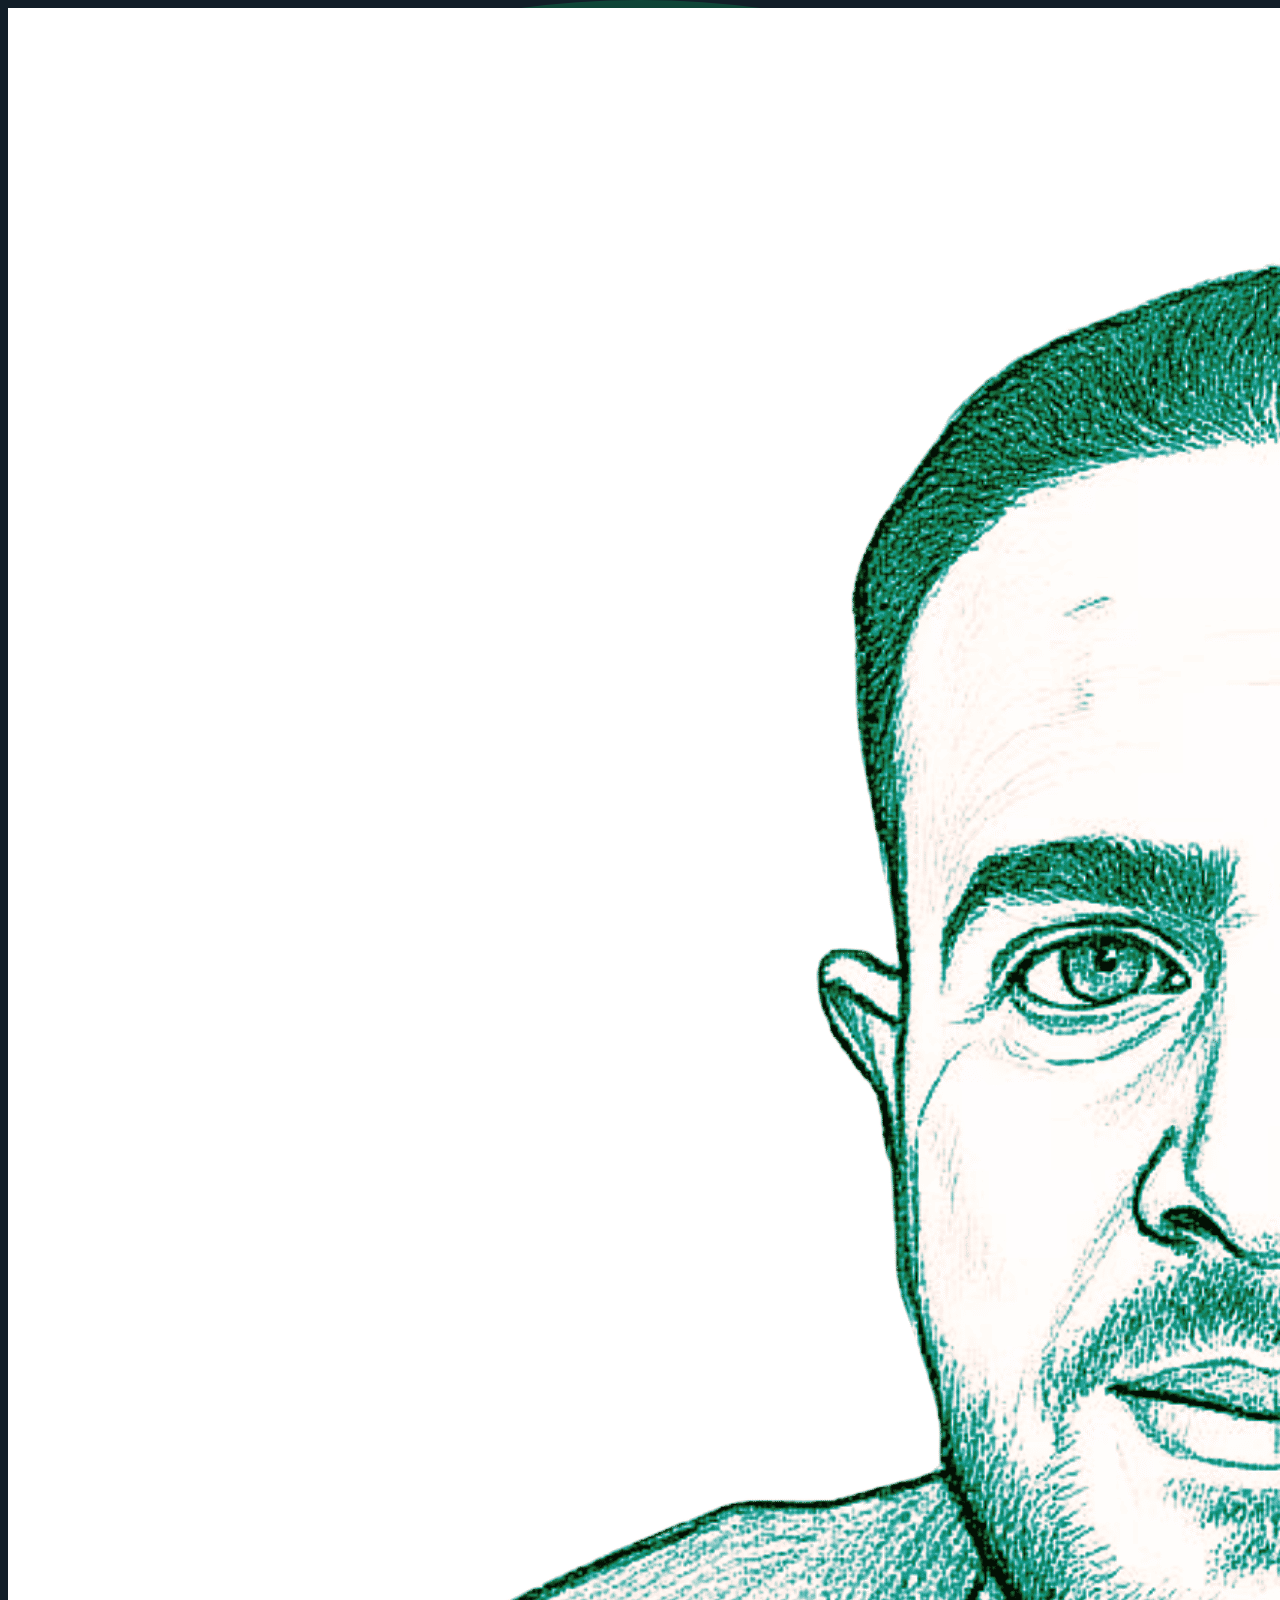
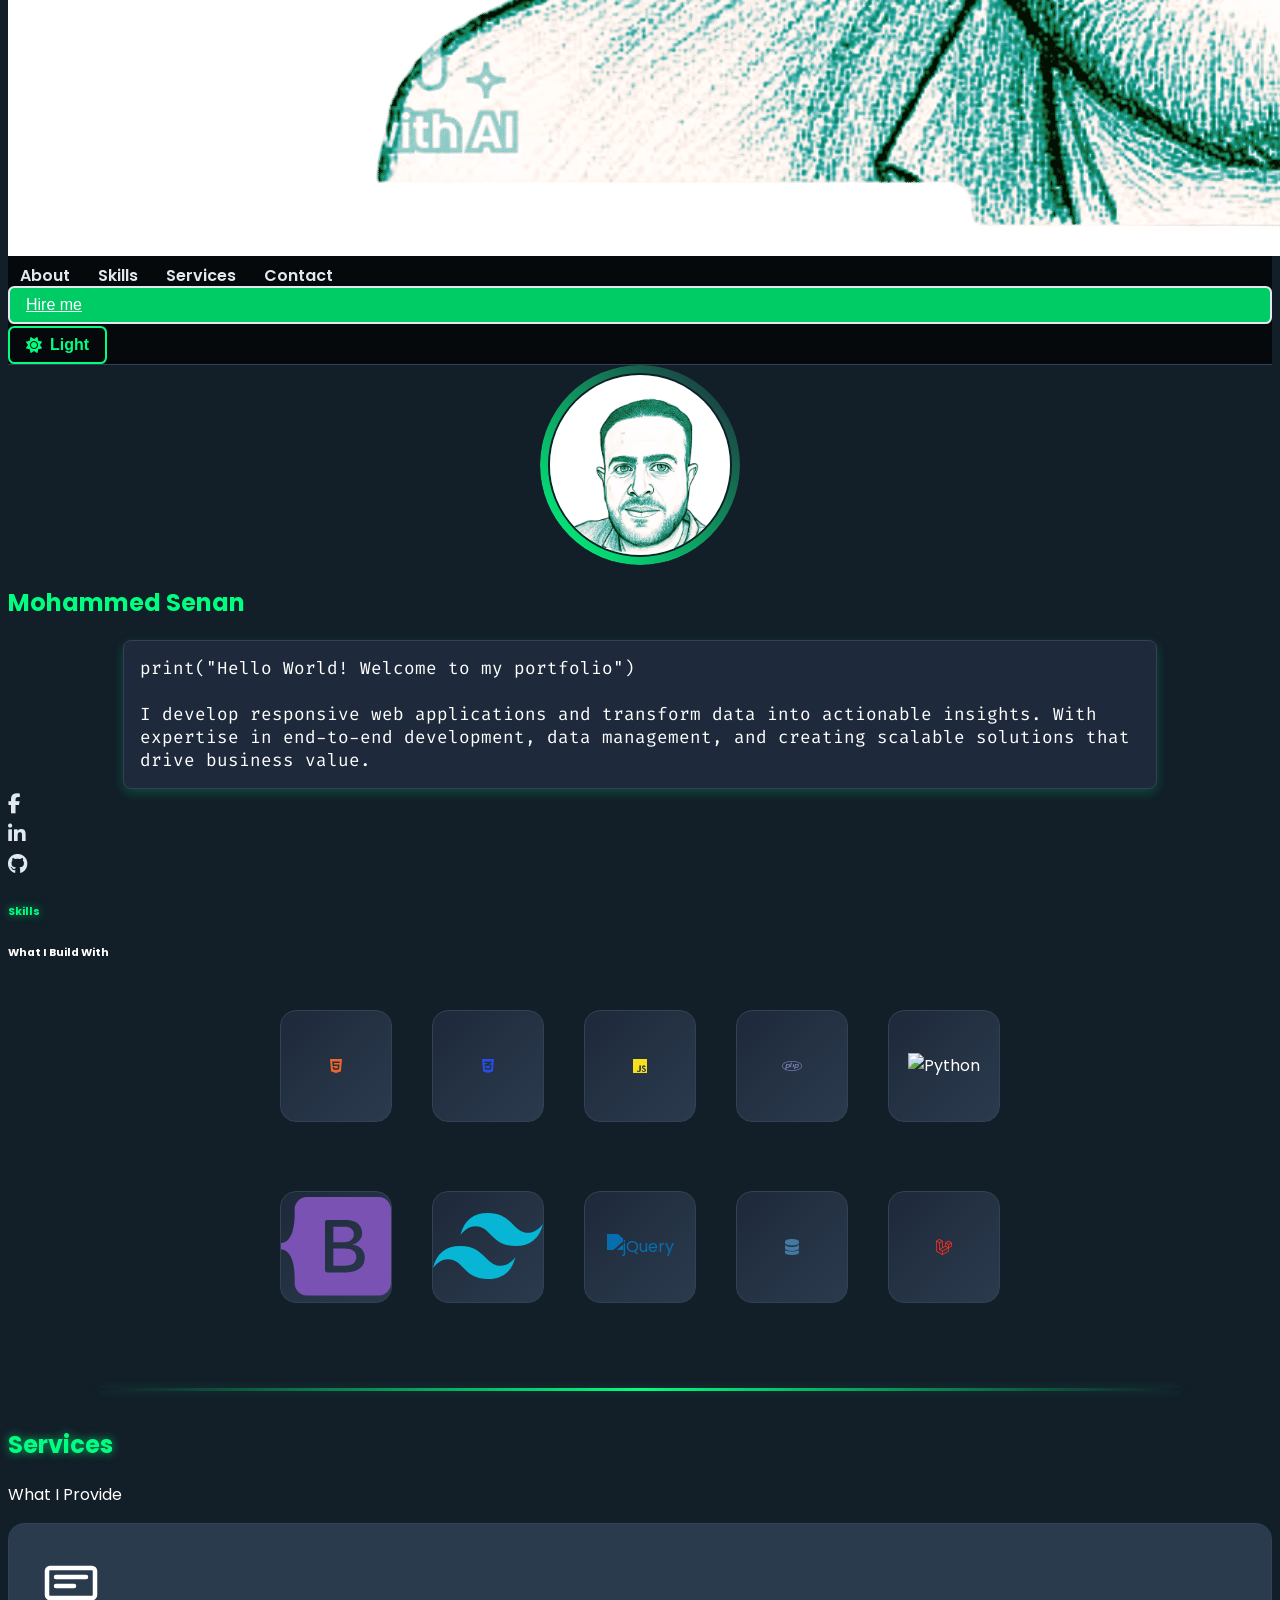
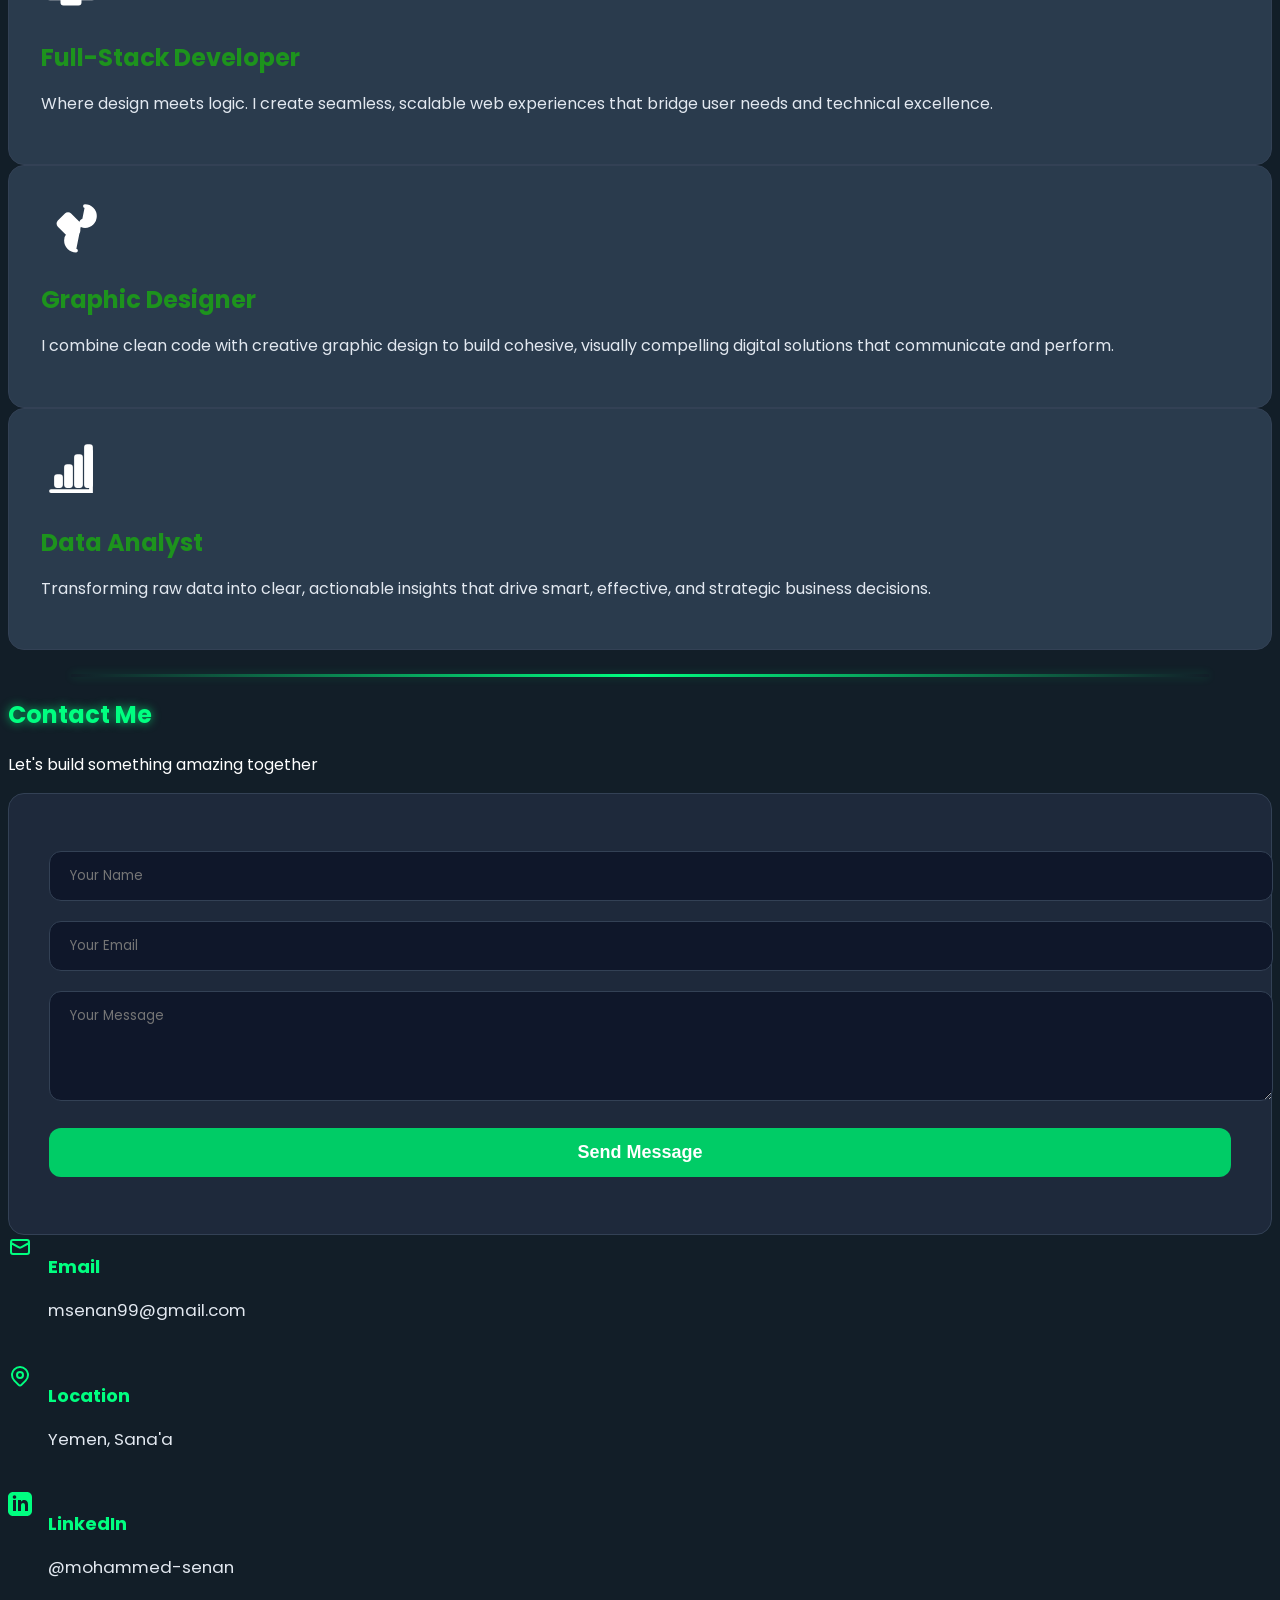
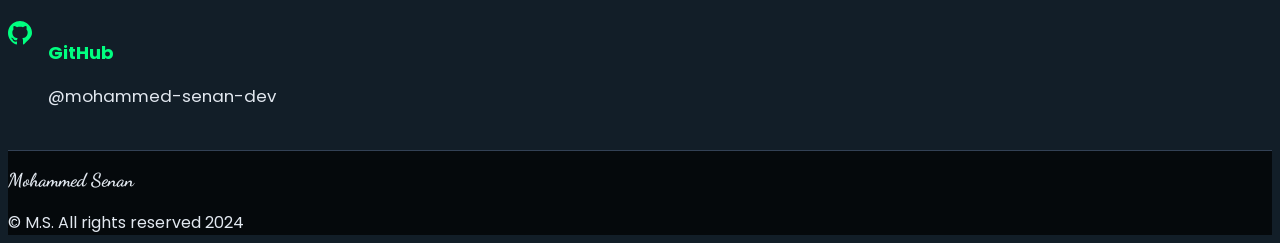
==== commit e6226d7d: "Add files via upload" ====
--- a/index.html
+++ b/index.html
@@ -1,49 +1,52 @@
 <!DOCTYPE html>
-<html lang="en" class="dark">
+<html lang="en">
 <head>
     <meta charset="UTF-8">
     <meta name="viewport" content="width=device-width, initial-scale=1.0">
-    <title>Skills - Mohammed Senan</title>
+    <title>Mohammed Senan Portfolio</title>
     
-    <link rel="stylesheet" href="css/style.css">
-    <script src="https://cdn.tailwindcss.com"></script>
-    <link rel="icon" type="image/png" sizes="24x24" href="assets/favicon.png">
+    <!-- CSS Files -->
     <link rel="stylesheet" href="https://cdnjs.cloudflare.com/ajax/libs/font-awesome/6.4.0/css/all.min.css">
     <link rel="preconnect" href="https://fonts.googleapis.com">
     <link rel="preconnect" href="https://fonts.gstatic.com" crossorigin>
     <link href="https://fonts.googleapis.com/css2?family=Dancing+Script:wght@400;700&display=swap" rel="stylesheet">
     <link href="https://fonts.googleapis.com/css2?family=Fira+Code:wght@400;500;600;700&family=Poppins:wght@300;400;500;600;700&display=swap" rel="stylesheet">
+    
+    <!-- Tailwind CSS -->
+    <script src="https://cdn.tailwindcss.com"></script>
+    
+    <!-- Custom CSS -->
+    <link rel="stylesheet" href="styles.css">
 </head>
 
 <body class="min-h-screen transition-colors duration-500">
-    <!-- Loading Screen -->
+     <!-- Loading Screen -->
     <div id="loading-screen" class="loading-screen fixed inset-0 flex justify-center items-center z-50">
         <div class="loading-content text-center">
             <svg class="hexagon-svg w-36 h-36 animate-pulse" viewBox="0 0 100 100" style="color: var(--text-accent);">
                 <polygon points="50,5 95,27.5 95,72.5 50,95 5,72.5 5,27.5" 
                         fill="none" stroke="currentColor" stroke-width="3" />
                 <text x="50" y="55" text-anchor="middle" font-family="Poppins" 
-                      font-size="30" fill="currentColor" font-weight="700">M.S</text>
+                      font-size="20" fill="currentColor" font-weight="700">Home</text>
             </svg>
             <div class="loading-text mt-4 font-semibold" style="color: var(--text-accent);">Loading...</div>
         </div>
     </div>
 
-    <!-- Header -->
+    <!-- Header/Navigation -->
+
     <header class="nav-header sticky top-0 z-40 backdrop-blur-lg">
         <nav class="w-full flex items-center justify-between py-4 px-4 md:px-10">
-            <div class="w-10 h-10 rounded-full overflow-hidden border border-emerald-500 flex-shrink-0" style="border-color: var(--footer-text);">
-                <img src="/assets/personalphoto.png" alt="My Photo" class="w-full h-full object-cover">
-            </div>
-
+            <a href="#" class="w-10 h-10 rounded-full overflow-hidden border border-emerald-500 flex-shrink-0 block" style="border-color: var(--footer-text);">
+                <img src="assets/personalphoto.png" alt="My Photo" class="w-full h-full object-cover">
+            </a>
             <div class="flex space-x-3 md:space-x-6 flex-wrap justify-center">
-                <a href="index.html" class="nav-item">About</a>
+                <a href="index.html#about" class="nav-item">About</a>
                 <a href="skills.html" class="nav-item">Skills</a>
                 <a href="services.html" class="nav-item">Services</a>
                 <a href="contact.html" class="nav-item">Contact</a>
                 <a href="contact.html" class="highlight-btn">Hire me</a>
             </div>
-
             <button class="theme-toggle p-2" id="theme-toggle" aria-label="Toggle theme">
                 <i class="fas fa-sun text-lg md:text-xl" id="theme-icon"></i>
                 <span id="theme-text" class="hidden sm:inline ml-1">Light</span>
@@ -53,8 +56,8 @@
 
     <!-- Main Content -->
     <main class="container mx-auto px-4 py-8 sm:px-6 sm:py-12 flex-1">
-        <div class="flex flex-col items-center gap-5.50 sm:gap-6">
-            <!-- Circular Image -->
+        <!-- Hero Section (About) -->
+        <section id="about" class="flex flex-col items-center gap-5.50 sm:gap-6">
             <div class="relative">
                 <div class="circular-image">
                     <img src="assets/personalphoto.png" alt="Mohammed Senan">
@@ -62,39 +65,44 @@
                 <div class="ray-animation"></div>
             </div>
             
-            <!-- Name & Title -->
             <h1 class="text-xl sm:text-3xl md:text-4xl lg:text-5xl font-bold text-center leading-tight">
                 Mohammed Senan
             </h1>
             <div class="text-2xl"><span class="typing text-teal-300 text-2xl font-bold"></span></div>
-        </div>
+        </section>
 
         <!-- Description -->
-        <div>
+        <section class="mt-8">
             <div class="code-text">
                 <span class="function">print</span>(<span class="string">"Hello World! Welcome to my portfolio"</span>)<br><br>
                 <span class="keyword">I develop</span> <span class="variable">responsive web applications</span> <span class="keyword">and transform</span> <span class="variable">data</span> <span class="keyword">into</span> <span class="string">actionable insights</span>. <span class="keyword">With expertise in</span> <span class="type">end-to-end development</span>, <span class="variable">data management</span>, <span class="keyword">and</span> <span class="function">creating</span> <span class="string">scalable solutions</span> <span class="keyword">that</span> <span class="function">drive</span> <span class="variable">business value</span>.
             </div>
-
+            
             <!-- Social Icons -->
-            <div class="flex space-x-4 sm:space-x-6 pt-4 sm:pt-6">
+            <div class="flex space-x-4 sm:space-x-6 pt-4 sm:pt-6 justify-center">
                 <div class="social-icon-wrapper relative">
-                    <a href="https://www.facebook.com/mohammed.salahi.3" class="social-icon text-lg sm:text-xl"><i class="fab fa-facebook-f"></i></a>
+                    <a href="https://facebook.com" class="social-icon text-lg sm:text-xl" target="_blank">
+                        <i class="fab fa-facebook-f"></i>
+                    </a>
                     <span class="social-name">Facebook</span>
                 </div>
                 <div class="social-icon-wrapper relative">
-                    <a href="https://www.linkedin.com/public-profile/settings?trk=d_flagship3_profile_self_view_public_profile" class="social-icon text-lg sm:text-xl"><i class="fab fa-linkedin-in"></i></a>
+                    <a href="https://linkedin.com" class="social-icon text-lg sm:text-xl" target="_blank">
+                        <i class="fab fa-linkedin-in"></i>
+                    </a>
                     <span class="social-name">LinkedIn</span>
                 </div>
                 <div class="social-icon-wrapper relative">
-                    <a href="https://github.com/msenan99devlop" class="social-icon text-lg sm:text-xl"><i class="fab fa-github"></i></a>
+                    <a href="https://github.com" class="social-icon text-lg sm:text-xl" target="_blank">
+                        <i class="fab fa-github"></i>
+                    </a>
                     <span class="social-name">GitHub</span>
                 </div>
             </div>
-        </div>
-
-        <!-- SKILLS SECTION -->
-        <section class="skills-section mt-12 sm:mt-16 lg:mt-20">
+        </section>
+
+       <!-- SKILLS SECTION -->
+        <section class="skills-section mt-2 py-8">
             <h6 class="text-2xl sm:text-3xl md:text-4xl font-bold text-center mb-1 sm:mb-4 lg:mb-8 glow-text">Skills</h6>
             <h6 class="text-1xl font-bold text-center mb-1">What I Build With</h6>
             <div class="skills-grid">
@@ -170,45 +178,37 @@
                         <div class="skill-name">Laravel</div>
                     </div>
                 </div>
-                <div class="glowing-line"></div>
-            </div>
-        </section>
-
-        <!-- SERVICES SECTION -->
-        <section class="services-section mt-20 py-20">
+                <div 
+                class="glowing-line "></div>
+                </div>
+        </section>
+
+        <!-- Services Section -->
+        <section id="services" class="services-section mt-4 py-0">
             <div class="text-center mb-12">
                 <h2 class="text-4xl font-bold glow-text">Services</h2>
                 <p class="text-accent mt-2 font-semibold">What I Provide</p>
-            </div>
-
+                
+            </div>
+            
             <div class="grid md:grid-cols-3 gap-8 max-w-6xl mx-auto px-4">
                 <div class="service-card p-8 rounded-xl text-center group">
-                    <div class="flex justify-center mb-4">
-                        <svg class="w-14 h-14 service-icon transition" fill="currentColor" viewBox="0 0 20 20">
+                    <div class="flex justify-center mb-4 service-icon-container">
+                        <svg class="w-16 h-16 mx-auto transition" fill="currentColor" viewBox="0 0 20 20">
                             <rect x="2" y="4" width="16" height="10" rx="1" stroke="currentColor" fill="none" stroke-width="1.5"/>
                             <rect x="7" y="14" width="6" height="2" rx="0.5"/>
                             <path d="M5 7h10M5 10h6" stroke="currentColor" stroke-width="1.5" stroke-linecap="round"/>
                         </svg>
                     </div>
                     <h3 class="text-2xl font-bold mb-3">Full-Stack Developer</h3>
-                    <p class="text-gray-300 leading-relaxed">Where design meets logic. I create seamless, scalable web experiences that bridge user needs and technical excellence.</p>
+                    <p class="text-gray-300 leading-relaxed">
+                        Where design meets logic. I create seamless, scalable web experiences that bridge user needs and technical excellence.
+                    </p>
                 </div>
 
                 <div class="service-card p-8 rounded-xl text-center group">
-                    <div class="flex justify-center mb-4">
-                        <svg class="w-14 h-14 service-icon transition" fill="currentColor" viewBox="0 0 24 24">
-                            <path d="M4 20H20V4" fill="none" stroke="currentColor" stroke-width="1.5" stroke-linecap="round"/>
-                            <rect x="6" y="14" width="2" height="4" rx="0.5"/>
-                            <rect x="10" y="10" width="2" height="8" rx="0.5"/>
-                        </svg>
-                    </div>
-                    <h3 class="text-2xl font-bold mb-3">Data Analytic</h3>
-                    <p class="text-gray-300">Data Analyst turning raw data into clear, actionable insights that drive smart, effective, and strategic business decisions.</p>
-                </div>
-
-                <div class="service-card p-8 rounded-xl text-center group">
-                    <div class="flex justify-center mb-4">
-                        <svg class="w-14 h-14 service-icon transition" fill="none" stroke="currentColor" viewBox="0 0 24 24" stroke-width="1.5">
+                    <div class="flex justify-center mb-4 service-icon-container">
+                        <svg class="w-16 h-16 mx-auto transition" fill="none" stroke="currentColor" viewBox="0 0 24 24" stroke-width="1.5">
                             <path d="M14 21c-2.21 0-4-1.79-4-4 0-.93.33-1.78.89-2.44l-3.62-3.62a1 1 0 0 1 0-1.41l2.83-2.83a1 1 0 0 1 1.41 0l3.62 3.62c.66.56 1.51.89 2.44.89 2.21 0 4-1.79 4-4s-1.79-4-4-4" stroke-linecap="round" stroke-linejoin="round"/>
                             <circle cx="14" cy="13" r="1" fill="currentColor"/>
                             <circle cx="17" cy="10" r="1" fill="currentColor"/>
@@ -216,27 +216,45 @@
                         </svg>
                     </div>
                     <h3 class="text-2xl font-bold mb-3">Graphic Designer</h3>
-                    <p class="text-gray-300">I combine clean code with creative graphic design to build cohesive, visually compelling digital solutions that communicate and perform.</p>
+                    <p class="text-gray-300 leading-relaxed">
+                        I combine clean code with creative graphic design to build cohesive, visually compelling digital solutions that communicate and perform.
+                    </p>
+                </div>
+
+                <div class="service-card p-8 rounded-xl text-center group">
+                    <div class="flex justify-center mb-4 service-icon-container">
+                        <svg class="w-16 h-16 mx-auto transition" fill="none" stroke="currentColor" viewBox="0 0 24 24" stroke-width="1.5">
+                            <path d="M4 20H20V4" fill="none" stroke="currentColor" stroke-width="1.5" stroke-linecap="round"/>
+                            <rect x="6" y="14" width="2" height="4" rx="0.5"/>
+                            <rect x="10" y="10" width="2" height="8" rx="0.5"/>
+                            <rect x="14" y="6" width="2" height="12" rx="0.5"/>
+                            <rect x="18" y="2" width="2" height="16" rx="0.5"/>
+                        </svg>
+                    </div>
+                    <h3 class="text-2xl font-bold mb-3">Data Analyst</h3>
+                    <p class="text-gray-300 leading-relaxed">
+                        Transforming raw data into clear, actionable insights that drive smart, effective, and strategic business decisions.
+                    </p>
                 </div>
             </div>
             <div class="glowing-line mt-12"></div>
         </section>
 
-        <!-- CONTACT SECTION -->
-        <section class="contact-section mt-20 py-20">
+        <!-- Contact Section -->
+        <section id="contact" class="contact-section mt-6 py-0">
             <h2 class="text-4xl font-bold text-center glow-text">Contact Me</h2>
-            <p class="subtitle text-center font-semibold text-accent mb-12">Let's build something amazing together</p>
-
+            <p class="subtitle text-center font-semibold text-accent mb-8">Let's build something amazing together</p>
+            
             <div class="contact-container max-w-6xl mx-auto px-4 grid md:grid-cols-2 gap-10">
                 <div class="contact-form-box p-10 rounded-xl">
                     <form id="contact-form">
-                        <input type="text" placeholder="Your Name" required class="mb-5">
-                        <input type="email" placeholder="Your Email" required class="mb-5">
-                        <textarea rows="4" placeholder="Your Message" required class="mb-5"></textarea>
+                        <input type="text" name="name" placeholder="Your Name" required class="mb-5">
+                        <input type="email" name="email" placeholder="Your Email" required class="mb-5">
+                        <textarea rows="4" name="message" placeholder="Your Message" required class="mb-5"></textarea>
                         <button type="submit">Send Message</button>
                     </form>
                 </div>
-
+                
                 <div class="contact-info flex flex-col gap-7">
                     <div class="contact-info-item flex items-start">
                         <svg class="contact-info-icon mt-1 mr-4 w-6 h-6" fill="none" stroke="currentColor" viewBox="0 0 24 24" stroke-width="2">
@@ -247,7 +265,7 @@
                             <p class="text-gray-300">msenan99@gmail.com</p>
                         </div>
                     </div>
-
+                    
                     <div class="contact-info-item flex items-start">
                         <svg class="contact-info-icon mt-1 mr-4 w-6 h-6" fill="none" stroke="currentColor" viewBox="0 0 24 24" stroke-width="2">
                             <path d="M17.657 16.657L13.414 20.9a1.998 1.998 0 01-2.827 0l-4.244-4.243a8 8 0 1111.314 0z"/>
@@ -255,10 +273,10 @@
                         </svg>
                         <div class="contact-info-text">
                             <h3 class="font-bold text-lg mb-1">Location</h3>
-                            <p class="text-gray-300">Yemen,Sana'a</p>
-                        </div>
-                    </div>
-
+                            <p class="text-gray-300">Yemen, Sana'a</p>
+                        </div>
+                    </div>
+                    
                     <div class="contact-info-item flex items-start">
                         <svg class="contact-info-icon mt-1 mr-4 w-6 h-6" fill="currentColor" viewBox="0 0 24 24">
                             <path d="M19 0h-14c-2.761 0-5 2.239-5 5v14c0 2.761 2.239 5 5 5h14c2.762 0 5-2.239 5-5v-14c0-2.761-2.238-5-5-5zm-11 19h-3v-11h3v11zm-1.5-12.268c-.966 0-1.75-.79-1.75-1.764s.784-1.764 1.75-1.764 1.75.79 1.75 1.764-.783 1.764-1.75 1.764zm13.5 12.268h-3v-5.604c0-3.368-4-3.113-4 0v5.604h-3v-11h3v1.765c1.396-2.586 7-2.777 7 2.476v6.759z"/>
@@ -268,7 +286,7 @@
                             <p class="text-gray-300">@mohammed-senan</p>
                         </div>
                     </div>
-
+                    
                     <div class="contact-info-item flex items-start">
                         <svg class="contact-info-icon mt-1 mr-4 w-6 h-6" fill="currentColor" viewBox="0 0 24 24">
                             <path d="M12 0C5.374 0 0 5.373 0 12c0 5.302 3.438 9.8 8.207 11.387.599.111.793-.261.793-.577v-2.234c-3.338.726-4.033-1.416-4.033-1.416-.546-1.387-1.333-1.756-1.333-1.756-1.089-.745.083-.729.083-.729 1.205.084 1.839 1.237 1.839 1.237 1.07 1.834 2.807 1.304 3.492.997.107-.775.418-1.305.762-1.604-2.665-.305-5.467-1.334-5.467-5.931 0-1.311.469-2.381 1.236-3.221-.124-.303-.535-1.524.117-3.176 0 0 1.008-.322 3.301 1.23.957-.266 1.983-.399 3.003-.404 1.02.005 2.047.138 3.006.404 2.291-1.552 3.297-1.23 3.297-1.23.653 1.653.242 2.874.118 3.176.77.84 1.235 1.911 1.235 3.221 0 4.609-2.807 5.624-5.479 5.921.43.372.823 1.102.823 2.222v3.293c0 .319.192.694.801.576C19.138 20.167 24 16.418 24 12c0-6.627-5.373-12-12-12z"/>
@@ -288,18 +306,20 @@
         <div class="max-w-6xl mx-auto px-4">
             <div class="flex flex-col md:flex-row justify-between items-center gap-6">
                 <div class="text-center md:text-left">
-                 <h3 class="text-xl font-bold"style="color: var(--footer-text); font-family: 'Dancing Script', cursive;">
-                 Mohammed Senan
-                 </h3>
+                    <h3 class="text-xl font-bold" style="font-family: 'Dancing Script', cursive; color: var(--footer-text);">
+                        Mohammed Senan
+                    </h3>
                 </div>
                 <div class="text-center md:text-right text-sm" style="color: var(--footer-text);">
-                    &copy; M.S. All rights reserved 2026
-                </div>
-            </div>
-        </div>   
+                    &copy; M.S. All rights reserved 2024
+                </div>
+            </div>
+        </div>
     </footer>
 
+    <!-- JavaScript -->
     <script src="https://cdn.jsdelivr.net/npm/typed.js@2.0.12"></script>
-    <script src="js/script.js"></script>
+    <script src="https://cdn.jsdelivr.net/npm/axios/dist/axios.min.js"></script>
+    <script src="script.js"></script>
 </body>
 </html>
--- a/styles.css
+++ b/styles.css
@@ -0,0 +1,828 @@
+/* ==== CSS VARIABLES - THEME COLORS ==== */
+:root {
+    /* Day Mode - Navy Blue Colors (#0D3B66) */
+    --bg-primary: #e2e9ef;
+    --bg-secondary: #eef2f7;
+    --bg-dark: #e2e8f0;
+    --text-primary: #0f172a;
+    --text-secondary: #334155;
+    --nav-bg: #0D3B66;
+    --nav-text: #ffffff;
+    --footer-text: #ffffff;
+    --text-accent: #0D3B66; 
+
+    /* ==== HIRE ME Button Color Options for Day Mode ==== */
+    --button-primary-light: #03122a;
+    --button-hover-light: #041539;
+    --button-primary-light-ring: #60a5fa; 
+    --service-icon-default: #0D3B66;
+    --service-icon-hover: #6d8ab9;
+    --border-color: #0D3B66;
+    --shadow-color: rgba(13, 59, 102, 0.15);
+    --glow-color: rgba(13, 59, 102, 0.3);
+    --skill-box-bg: #9eb4d2;
+    --skill-box-hover: #72a7e7;
+    --service-box-bg: #bac9de;
+    --service-box-border: #0D3B66;
+}
+
+/* Dark Mode - Neon Green Colors */
+.dark {
+    --bg-primary: #121e28;
+    --bg-secondary: #1e293b;
+    --bg-dark: #0f172a;
+    --text-primary: #ffffff;
+    --text-secondary: #e2e8f0;
+    --text-accent: #00ff80; 
+    --button-primary: #00cc66; /* Neon green */
+    --button-hover: #1d931d; /* Darker neon green for hover */
+    --button-primary-dark-ring: #00ff80; /* Neon green for ring */
+    --border-color: #334155;
+    --shadow-color: rgba(0, 255, 128, 0.2);
+    --glow-color: rgba(0, 255, 128, 0.7);
+    --nav-bg: rgba(0, 0, 0, 0.7);
+    --nav-text: #e2e8f0;
+    --footer-text: #e2e8f0;
+    --service-icon-default: #1d931d;
+    --service-icon-hover: #00cc66;
+    --skill-box-bg: #2a3b4d;
+    --skill-box-hover: #3a4b5d;
+    --service-box-bg: #2a3b4d;
+    --service-box-border: var(--border-color);
+}
+
+/*"Hire Me" button) ==== */
+body:not(.dark) .highlight-btn,
+:root .highlight-btn {
+background: transparent;
+    border: 2px solid var(--nav-text);
+    color: var(--nav-text);
+    padding: 0.5rem 1rem;
+    border-radius: 0.4rem;
+    font-weight: 500;
+    transition: all 0.3s ease;
+    cursor: pointer;
+    display: flex;
+    align-items: center;
+    gap: 0.5rem;
+    white-space: nowrap;
+    background-color: var(--nav-text);
+    color: var(--nav-bg);
+    transform: translateY(-2px);
+
+}
+
+
+body:not(.dark) .highlight-btn:hover,
+:root .highlight-btn:hover {
+    background-color: var(--button-hover-light, #2563eb) !important;
+    color: #ffffff !important;
+    transform: translateY(-2px);
+    box-shadow: 0 4px 12px rgba(37, 99, 235, 0.4);
+}
+
+/* Dark Mode - Highlight Button (uses neon green colors defined in .dark) */
+.dark .highlight-btn {
+    background-color: var(--button-primary) !important;
+    color: white !important;
+    border-color: var(--button-primary);
+}
+
+.dark .highlight-btn:hover {
+    background-color: var(--button-hover) !important;
+    border-color: var(--button-hover);
+}
+
+/* ==== GENERAL STYLES ==== */
+body {
+    font-family: 'Poppins', sans-serif;
+    background-color: var(--bg-primary);
+    color: var(--text-primary);
+    transition: background-color 0.5s ease, color 0.5s ease;
+    min-height: 100vh;
+    display: flex;
+    flex-direction: column;
+}
+
+/* ==== LOADING SCREEN ==== */
+.loading-screen {
+    position: fixed;
+    inset: 0;
+    display: flex;
+    justify-content: center;
+    align-items: center;
+    z-index: 50;
+    background-color: var(--bg-primary);
+    transition: opacity 0.5s ease; 
+}
+
+/* ==== HEADER & NAVIGATION ==== */
+.nav-header {
+    background-color: var(--nav-bg) !important;
+    backdrop-filter: blur(12px);
+    -webkit-backdrop-filter: blur(12px);
+    border-bottom: 1px solid var(--border-color);
+    position: sticky;
+    top: 0;
+    z-index: 40;
+}
+
+.nav-item {
+    transition: all 0.3s ease;
+    font-weight: 600;
+    color: var(--nav-text) !important;
+    padding: 0.5rem 0.75rem;
+    text-decoration: none;
+    position: relative;
+}
+
+.nav-item:hover {
+    color: #ffffff !important;
+    transform: translateY(-2px);
+    text-shadow: 0 0 10px rgba(255, 255, 255, 0.8);
+}
+
+.nav-item:hover::after {
+    content: '';
+    position: absolute;
+    bottom: 0;
+    left: 0.75rem;
+    right: 0.75rem;
+    height: 2px;
+    background-color: #ffffff;
+    border-radius: 2px;
+    box-shadow: 0 0 10px rgba(255, 255, 255, 0.8);
+}
+
+/* ==== THEME TOGGLE BUTTON ==== */
+.theme-toggle {
+    background: transparent;
+    border: 2px solid var(--nav-text);
+    color: var(--nav-text);
+    padding: 0.5rem 1rem;
+    border-radius: 0.4rem;
+    font-weight: 600;
+    transition: all 0.3s ease;
+    cursor: pointer;
+    display: flex;
+    align-items: center;
+    gap: 0.5rem;
+    white-space: nowrap;
+}
+
+.theme-toggle:hover {
+    background-color: var(--nav-text);
+    color: var(--nav-bg);
+    transform: translateY(-2px);
+}
+
+/* ==== CIRCULAR IMAGE & ANIMATIONS ==== */
+.circular-image {
+    position: relative;
+    width: 150px;
+    height: 150px;
+    border-radius: 50%;
+    overflow: hidden;
+    display: flex;
+    align-items: center;
+    justify-content: center;
+    margin: 0 auto;
+    background: var(--bg-secondary);
+}
+
+.circular-image::before {
+    content: '';
+    position: absolute;
+    inset: 0;
+    border-radius: 50%;
+    background: linear-gradient(45deg, var(--text-accent), transparent);
+    animation: rotate 8s linear infinite;
+    z-index: 1;
+}
+
+.circular-image::after {
+    content: '';
+    position: absolute;
+    inset: 0;
+    border-radius: 50%;
+    box-shadow: 0 0 30px var(--shadow-color);
+    animation: glow 2s ease-in-out infinite alternate;
+    z-index: 0;
+}
+
+.circular-image img {
+    width: 90%;
+    height: 90%;
+    border-radius: 50%;
+    object-fit: cover;
+    z-index: 2;
+    border: 2px solid var(--bg-primary);
+}
+
+.ray-animation::before {
+    content: '';
+    position: absolute;
+    top: 50%;
+    left: 50%;
+    transform: translate(-50%, -50%);
+    width: 100%;
+    height: 100%;
+    border-radius: 50%;
+    background: radial-gradient(circle, transparent, transparent 40%, var(--shadow-color) 60%, transparent 80%);
+    animation: rays 4s linear infinite;
+}
+
+@keyframes rotate {
+    0% { transform: rotate(0deg); }
+    100% { transform: rotate(360deg); }
+}
+
+@keyframes glow {
+    0% { box-shadow: 0 0 30px var(--shadow-color); }
+    100% { box-shadow: 0 0 50px var(--glow-color); }
+}
+
+@keyframes rays {
+    0% { transform: translate(-50%, -50%) rotate(0deg); }
+    100% { transform: translate(-50%, -50%) rotate(360deg); }
+}
+
+/* ==== SOCIAL ICONS ==== */
+.social-icon-wrapper {
+    position: relative;
+}
+
+.social-icon {
+    transition: all 0.3s ease;
+    color: var(--text-secondary);
+    font-size: 1.25rem;
+}
+
+.social-icon:hover {
+    transform: scale(1.2) rotate(15deg);
+    color: var(--text-accent);
+}
+
+.social-name {
+    position: absolute;
+    top: 100%;
+    left: 50%;
+    transform: translateX(-50%);
+    opacity: 0;
+    transition: all 0.3s ease;
+    font-size: 0.7rem;
+    font-weight: 600;
+    color: var(--text-accent);
+    white-space: nowrap;
+    text-shadow: 0 0 10px var(--glow-color);
+}
+
+.social-icon-wrapper:hover .social-name {
+    opacity: 1;
+}
+
+/* ==== CODE TEXT BLOCK STYLES ==== */
+.code-text {
+    background: var(--bg-secondary);
+    border: 1px solid var(--border-color);
+    font-family: 'Fira Code', monospace;
+    border-radius: 8px;
+    padding: 1rem;
+    max-width: 1000px;
+    margin: 0 auto;
+    font-size: 1.1rem;
+    box-shadow: 0 4px 12px var(--shadow-color);
+    color: var(--text-primary);
+    transition: all 0.5s ease;
+}
+
+.code-text:hover {
+    border: 2px solid var(--text-accent);
+    box-shadow: 0 0 20px var(--glow-color);
+    transform: translateY(-2px);
+    transition: all 0.3s ease;
+}
+
+/* ==== TYPOGRAPHY & HEADINGS ==== */
+h1 {
+    color: var(--text-accent) !important;
+}
+
+h1:hover {
+    color: var(--service-icon-hover) !important;
+    text-shadow: 0 0 15px var(--glow-color);
+    transition: all 0.3s ease;
+    cursor: pointer;
+}
+
+.typing {
+    color: var(--text-accent) !important;
+}
+
+.glow-text {
+    color: var(--text-accent) !important;
+    text-shadow: 0 0 10px var(--glow-color);
+    animation: title-glow 2s ease-in-out infinite alternate;
+}
+
+@keyframes title-glow {
+    0% { text-shadow: 0 0 10px var(--shadow-color), 0 0 20px var(--shadow-color); }
+    100% { text-shadow: 0 0 15px var(--glow-color), 0 0 30px var(--glow-color), 0 0 40px var(--shadow-color); }
+}
+
+.glowing-line {
+    width: 90%;
+    height: 3px;
+    background: linear-gradient(90deg, transparent, var(--text-accent), transparent);
+    margin: 1.5rem auto 0;
+    border-radius: 2px;
+    animation: line-glow 2s ease-in-out infinite alternate;
+    box-shadow: 0 0 10px var(--shadow-color);
+}
+
+@keyframes line-glow {
+    0% { box-shadow: 0 0 10px var(--shadow-color); }
+    100% { box-shadow: 0 0 20px var(--glow-color), 0 0 30px var(--shadow-color); }
+}
+
+/* ==== SKILLS SECTION ==== */
+.skills-grid {
+    display: flex;
+    flex-direction: column;
+    align-items: center;
+    gap: 1.5rem;
+    padding: 1rem;
+    max-width: 1200px;
+    margin: 0 auto;
+}
+
+.skills-row {
+    display: flex;
+    justify-content: center;
+    flex-wrap: wrap;
+    gap: 1.5rem;
+    width: 100%;
+}
+
+.skill-item {
+    display: flex;
+    flex-direction: column;
+    align-items: center;
+    justify-content: center;
+    text-align: center;
+    position: relative;
+    padding: 0.5rem;
+}
+
+.enhanced-icon {
+    width: 90px;
+    height: 90px;
+    border-radius: 16px;
+    display: flex;
+    align-items: center;
+    justify-content: center;
+    background: linear-gradient(135deg, var(--bg-secondary), var(--skill-box-bg));
+    transition: all 0.3s ease;
+    position: relative;
+    overflow: hidden;
+    border: 1px solid var(--border-color);
+}
+
+.skill-item:hover .enhanced-icon {
+    background: linear-gradient(135deg, var(--bg-secondary), var(--skill-box-hover));
+    transform: scale(1.05) translateY(-5px);
+    box-shadow: 0 10px 25px var(--shadow-color);
+    border: 2px solid var(--text-accent);
+}
+
+.skill-name {
+    font-size: 0.9rem;
+    font-weight: 600;
+    color: var(--text-accent) !important;
+    text-shadow: 0 0 10px var(--glow-color);
+    margin-top: 0.5rem;
+    opacity: 0;
+    transition: opacity 0.3s ease;
+}
+
+.skill-item:hover .skill-name {
+    opacity: 1;
+}
+
+/* ==== TECH ICON COLORS ==== */
+.html-icon { color: #f16529 !important; }
+.skill-item:hover .html-icon {
+    color: #ff8c42 !important;
+    filter: drop-shadow(0 0 10px rgba(241, 101, 41, 0.8));
+}
+
+.css-icon { color: #264de4 !important; }
+.skill-item:hover .css-icon {
+    color: #4285f4 !important;
+    filter: drop-shadow(0 0 10px rgba(38, 77, 228, 0.8));
+}
+
+.js-icon { color: #f7df1e !important; }
+.skill-item:hover .js-icon {
+    color: #ffeb3b !important;
+    filter: drop-shadow(0 0 10px rgba(247, 223, 30, 0.8));
+}
+
+.php-icon { color: #777bb4 !important; }
+.skill-item:hover .php-icon {
+    color: #9a9dd6 !important;
+    filter: drop-shadow(0 0 10px rgba(119, 123, 180, 0.8));
+}
+
+.mysql-icon { color: #4479a1 !important; }
+.skill-item:hover .mysql-icon {
+    color: #5d9bd0 !important;
+    filter: drop-shadow(0 0 10px rgba(68, 121, 161, 0.8));
+}
+
+.laravel-icon { color: #ff2d20 !important; }
+.skill-item:hover .laravel-icon {
+    color: #ff6b6b !important;
+    filter: drop-shadow(0 0 10px rgba(255, 45, 32, 0.8));
+}
+
+.tailwind-svg { fill: #06b6d4 !important; }
+.skill-item:hover .tailwind-svg {
+    fill: #22d3ee !important;
+    filter: drop-shadow(0 0 10px rgba(6, 182, 212, 0.8));
+}
+
+.bootstrap-svg { fill: #7952b3 !important; }
+.skill-item:hover .bootstrap-svg {
+    fill: #9370db !important;
+    filter: drop-shadow(0 0 10px rgba(121, 82, 179, 0.8));
+}
+
+.jquery-svg {
+    filter: brightness(0) saturate(100%) invert(26%) sepia(96%) saturate(1566%) hue-rotate(183deg) brightness(91%) contrast(94%) !important;
+}
+
+.skill-item:hover .jquery-svg {
+    filter: drop-shadow(0 0 10px rgba(7, 105, 173, 0.8)) brightness(0) saturate(100%) invert(26%) sepia(96%) saturate(1566%) hue-rotate(183deg) brightness(91%) contrast(94%) !important;
+}
+
+/* ==== SERVICES SECTION ==== */
+.service-card {
+    background-color: var(--service-box-bg, var(--bg-secondary));
+    border: 1px solid var(--service-box-border, var(--border-color));
+    color: var(--text-primary);
+    transition: all 0.3s ease;
+    padding: 2rem;
+    border-radius: 1rem;
+}
+
+.service-card h3 {
+    color: var(--service-icon-default) !important;
+    transition: color 0.3s ease;
+    font-size: 1.5rem;
+    font-weight: 700;
+    margin-bottom: 1rem;
+}
+
+.service-card:hover h3 {
+    color: var(--service-icon-hover) !important;
+}
+
+/* ====== SERVICE ICONS SIZING ====== */
+.service-icon-container {
+    width: 60px; /* Customizable size, e.g., 70px, 80px, 100px */
+    height: 60px; /* Must match width to maintain aspect ratio */
+    display: flex; /* For centering the icon within the container */
+    align-items: center; /* Vertically center */
+    justify-content: center; /* Horizontally center */
+    margin-bottom: 1rem; /* Apply bottom margin to the container */
+    color: #FFFFFF; /* Default icon color */
+    transition: color 0.3s ease; /* Smooth transition for color change */
+}
+
+.service-icon-container i { /* For Font Awesome icons within the container */
+    font-size: 3rem; /* Font size for Font Awesome icons (approx. 48px) */
+    line-height: 1; /* Helps with vertical alignment */
+    color: inherit; /* Inherit color from parent container */
+}
+
+.service-icon-container svg { /* For SVG icons within the container */
+    width: 100%; /* Make SVG fill the container width */
+    height: 100%; /* Make SVG fill the container height */
+    color: inherit; /* Allow SVG to inherit color using currentColor */
+    fill: currentColor; /* Apply inherited color to SVG fill */
+    stroke: currentColor; /* Apply inherited color to SVG stroke (if any) */
+}
+
+/* Update hover effect on the card to change service icon color */
+.service-card:hover .service-icon-container {
+    color: var(--service-icon-hover); /* Change color on service card hover */
+}
+
+.service-card p {
+    color: var(--text-secondary);
+    line-height: 1.6;
+}
+
+.service-card:hover {
+    transform: translateY(-0.5rem);
+    box-shadow: 0 10px 25px var(--shadow-color);
+    border-color: var(--text-accent);
+}
+
+/* ==== CONTACT SECTION ==== */
+.contact-form-box {
+    background-color: var(--bg-secondary);
+    border: 1px solid var(--border-color);
+    min-height: 360px;
+    display: flex;
+    flex-direction: column;
+    justify-content: center;
+    padding: 2.5rem;
+    border-radius: 1rem;
+}
+
+.contact-form-box input,
+.contact-form-box textarea {
+    background-color: var(--bg-dark);
+    color: var(--text-primary);
+    border: 1px solid var(--border-color);
+    width: 100%;
+    border-radius: 0.75rem;
+    padding: 0.875rem 1.25rem;
+    font-family: 'Poppins', sans-serif;
+    margin-bottom: 1.25rem;
+    transition: all 0.3s ease;
+}
+
+.contact-form-box input:focus,
+.contact-form-box textarea:focus {
+    outline: none;
+    border-color: var(--text-accent);
+    box-shadow: 0 0 0 3px var(--shadow-color);
+}
+
+.contact-form-box button {
+    background-color: #0D3B66 ;
+    color: rgb(255, 255, 255) !important;
+    width: 100%;
+    padding: 0.875rem;
+    border-radius: 0.75rem;
+    font-weight: 700;
+    font-size: 1.125rem;
+    border: none;
+    cursor: pointer;
+    transition: all 0.3s ease;
+    margin-top: auto;
+}
+
+.contact-form-box button:hover {
+    background-color:#0f579b !important;
+    transform: translateY(-2px);
+    box-shadow: 0 4px 12px var(--shadow-color);
+}
+
+.contact-info h3 {
+    color: var(--text-accent) !important;
+    font-weight: 700;
+    font-size: 1.125rem;
+    margin-bottom: 0.25rem;
+}
+
+.contact-info p {
+    color: var(--text-secondary) !important;
+    font-size: 1.05rem;
+}
+
+.contact-info-icon {
+    color: var(--text-accent) !important;
+    width: 1.5rem;
+    height: 1.5rem;
+    margin-right: 1rem;
+}
+
+.contact-info-item {
+    display: flex;
+    align-items: flex-start;
+    margin-bottom: 1.5rem;
+}
+
+/* ==== FOOTER ==== */
+.footer-section {
+    background-color: var(--nav-bg) !important;
+    border-color: var(--border-color);
+    margin-top: auto;
+    border-top: 1px solid var(--border-color);
+}
+
+/* Footer text color (white in day mode) */
+.footer-section * {
+    color: var(--footer-text) !important;
+}
+
+.footer-section a:hover {
+    color: #ffffff !important;
+    text-shadow: 0 0 10px rgba(255, 255, 255, 0.8);
+}
+
+/* ==== DARK MODE CUSTOMIZATIONS (Overrides specific elements) ==== */
+.dark .highlight-btn {
+    background-color: var(--button-primary) !important;
+    border-color: var(--button-primary);
+    color: white !important;
+}
+
+.dark .highlight-btn:hover {
+    background-color: var(--button-hover) !important;
+    border-color: var(--button-hover);
+}
+
+.dark .theme-toggle {
+    border-color: #00ff80;
+    color: #00ff80;
+}
+
+.dark .theme-toggle:hover {
+    background-color: #00ff80;
+    color: #0f172a;
+}
+
+.dark .nav-item:hover {
+    color: #00ff80 !important;
+    text-shadow: 0 0 10px rgba(0, 255, 128, 0.8);
+}
+
+.dark .nav-item:hover::after {
+    background-color: #00ff80 !important;
+    box-shadow: 0 0 10px rgba(0, 255, 128, 0.8);
+}
+
+.dark .typing {
+    color: #46ef9b !important;
+}
+
+.dark .contact-form-box button {
+    background-color: var(--button-primary) !important;
+}
+
+.dark .contact-form-box button:hover {
+    background-color: var(--button-hover) !important;
+    transform: translateY(-2px); /* Keep original hover effect */
+}
+
+.dark .code-text:hover {
+    border: 2px solid #00cc66;
+    box-shadow: 0 0 20px rgba(0, 204, 102, 0.3);
+}
+
+/* ==== Dashboard Card and Button Styles ==== */
+.dashboard-card {
+    border: 1px solid var(--border-color);
+    box-shadow: 0 4px 12px var(--shadow-color);
+    transition: all 0.3s ease-in-out;
+}
+
+.dashboard-card:hover {
+    transform: translateY(-5px);
+    box-shadow: 0 8px 20px var(--glow-color);
+    border-color: var(--text-accent);
+}
+
+.dashboard-btn {
+    border: 1px solid transparent;
+    font-weight: 600;
+    white-space: nowrap;
+    text-decoration: none;
+    transition: all 0.3s ease;
+}
+
+/* Primary Button - Light Mode */
+body:not(.dark) .primary-btn {
+    background-color: var(--button-primary-light);
+    color: #ffffff;
+    box-shadow: 0 2px 8px var(--shadow-color);
+}
+
+body:not(.dark) .primary-btn:hover {
+    background-color: var(--button-hover-light);
+    transform: translateY(-2px);
+    box-shadow: 0 4px 12px var(--glow-color);
+    border-color: var(--button-hover-light);
+}
+
+/* Primary Button - Dark Mode */
+.dark .primary-btn {
+    background-color: var(--button-primary);
+    color: white;
+    border-color: var(--button-primary);
+    box-shadow: 0 2px 8px var(--shadow-color);
+}
+
+.dark .primary-btn:hover {
+    background-color: var(--button-hover);
+    transform: translateY(-2px);
+    box-shadow: 0 4px 12px var(--glow-color);
+    border-color: var(--button-hover);
+}
+
+/* Secondary Button - Light Mode */
+body:not(.dark) .secondary-btn {
+    background-color: var(--bg-dark); /* Using a softer background from theme */
+    color: var(--text-primary);
+    border-color: var(--border-color);
+    box-shadow: 0 2px 8px rgba(0, 0, 0, 0.1);
+}
+
+body:not(.dark) .secondary-btn:hover {
+    background-color: var(--bg-secondary);
+    color: var(--text-accent);
+    transform: translateY(-2px);
+    box-shadow: 0 4px 12px rgba(0, 0, 0, 0.2);
+    border-color: var(--text-accent);
+}
+
+/* Secondary Button - Dark Mode */
+.dark .secondary-btn {
+    background-color: var(--bg-dark);
+    color: var(--text-secondary);
+    border-color: var(--border-color);
+    box-shadow: 0 2px 8px var(--shadow-color);
+}
+
+.dark .secondary-btn:hover {
+    background-color: #3e4a5e; /* Slightly lighter than bg-dark for hover */
+    color: var(--text-accent);
+    transform: translateY(-2px);
+    box-shadow: 0 4px 12px var(--glow-color);
+    border-color: var(--text-accent);
+}
+
+/* ==== RESPONSIVE DESIGN (Media Queries) ==== */
+@media (min-width: 640px) {
+    .circular-image {
+        width: 180px;
+        height: 180px;
+    }
+    .enhanced-icon {
+        width: 100px;
+        height: 100px;
+    }
+    .nav-item,
+    .highlight-btn,
+    .theme-toggle {
+        font-size: 1rem;
+    }
+}
+
+@media (min-width: 768px) {
+    .circular-image {
+        width: 200px;
+        height: 200px;
+    }
+    .enhanced-icon {
+        width: 110px;
+        height: 110px;
+    }
+    .skills-row {
+        flex-wrap: nowrap;
+    }
+}
+
+@media (max-width: 480px) {
+    .circular-image {
+        width: 120px;
+        height: 120px;
+    }
+    .enhanced-icon {
+        width: 70px;
+        height: 70px;
+    }
+    .nav-item,
+    .highlight-btn,
+    .theme-toggle {
+        font-size: 0.8rem;
+    }
+    .theme-toggle {
+        padding: 0.4rem;
+        gap: 0.25rem;
+    }
+    .service-card {
+        padding: 1.5rem;
+    }
+    .contact-form-box {
+        padding: 1.5rem;
+    }
+}
+
+@media (max-width: 320px) {
+    .nav-item {
+        padding: 0.3rem 0.5rem;
+    }
+    .skills-row {
+        gap: 0.75rem;
+    }
+    .enhanced-icon {
+        width: 60px;
+        height: 60px;
+    }
+}
